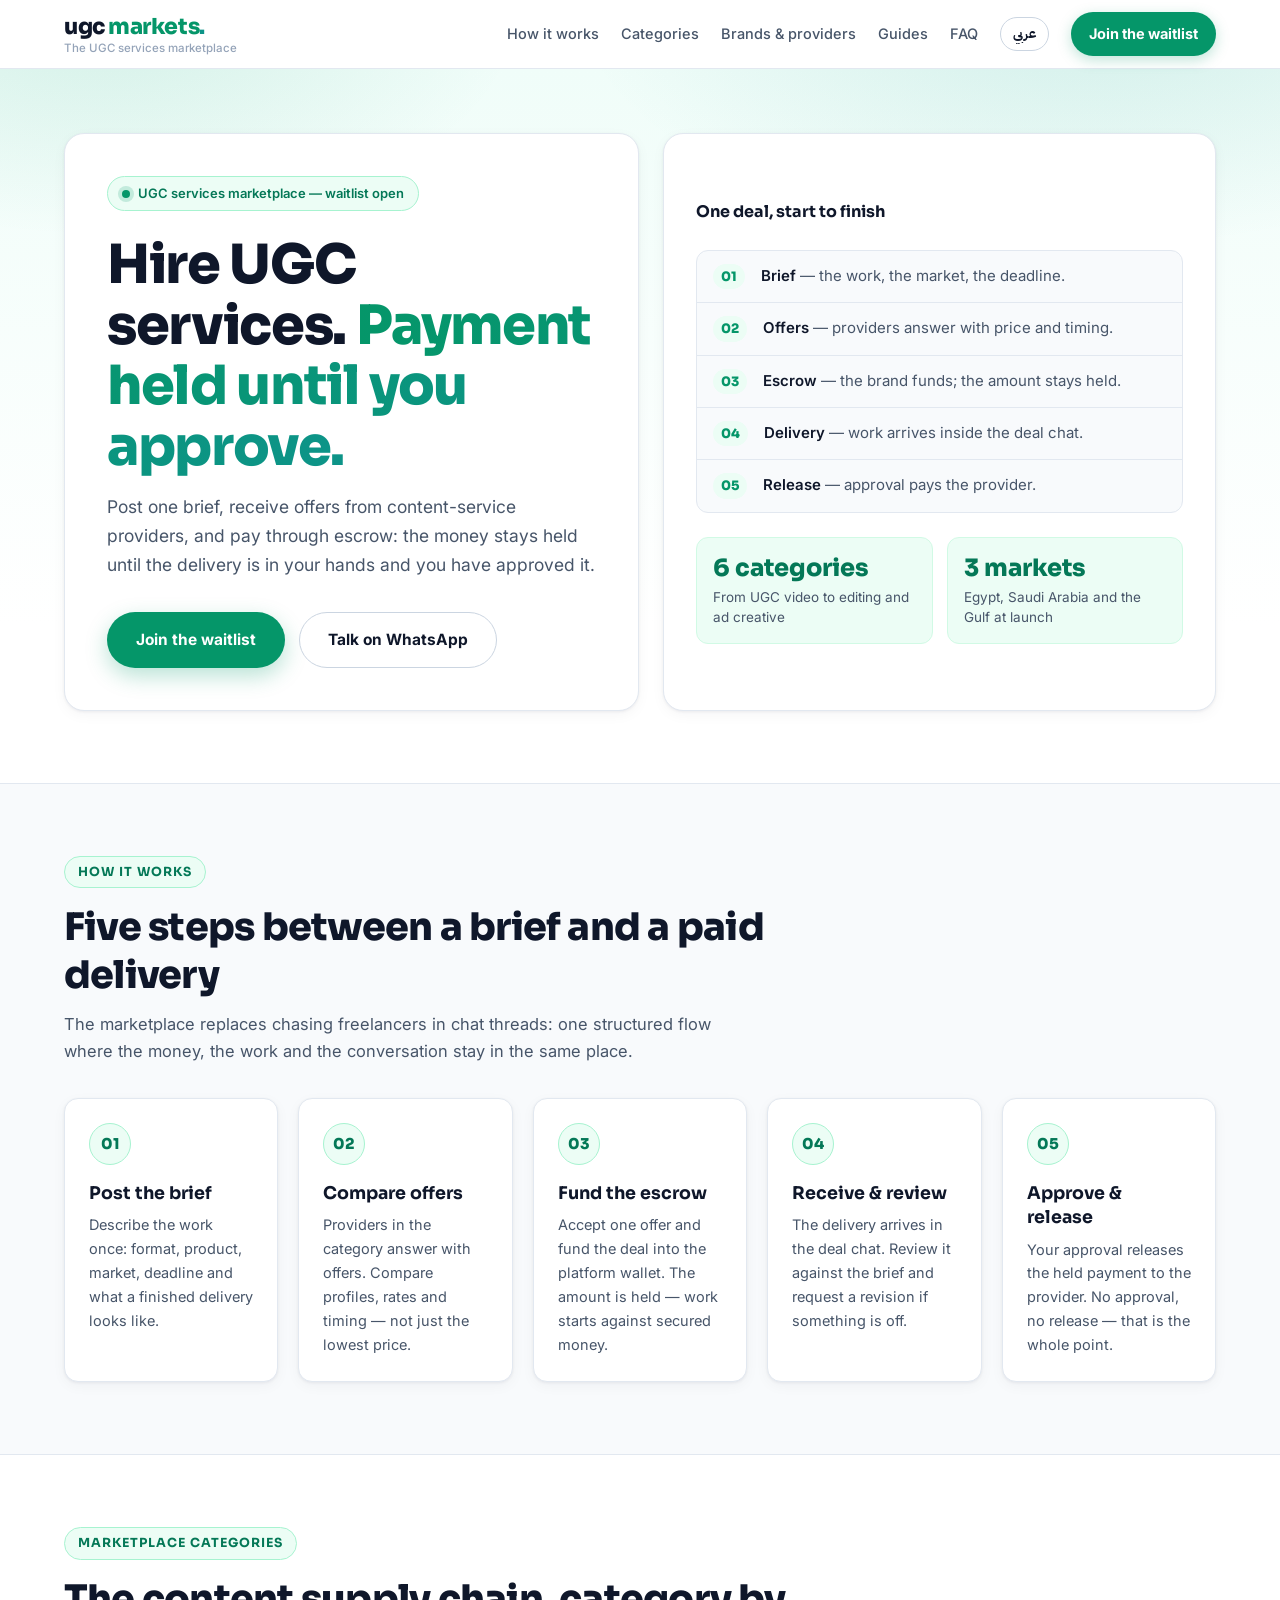
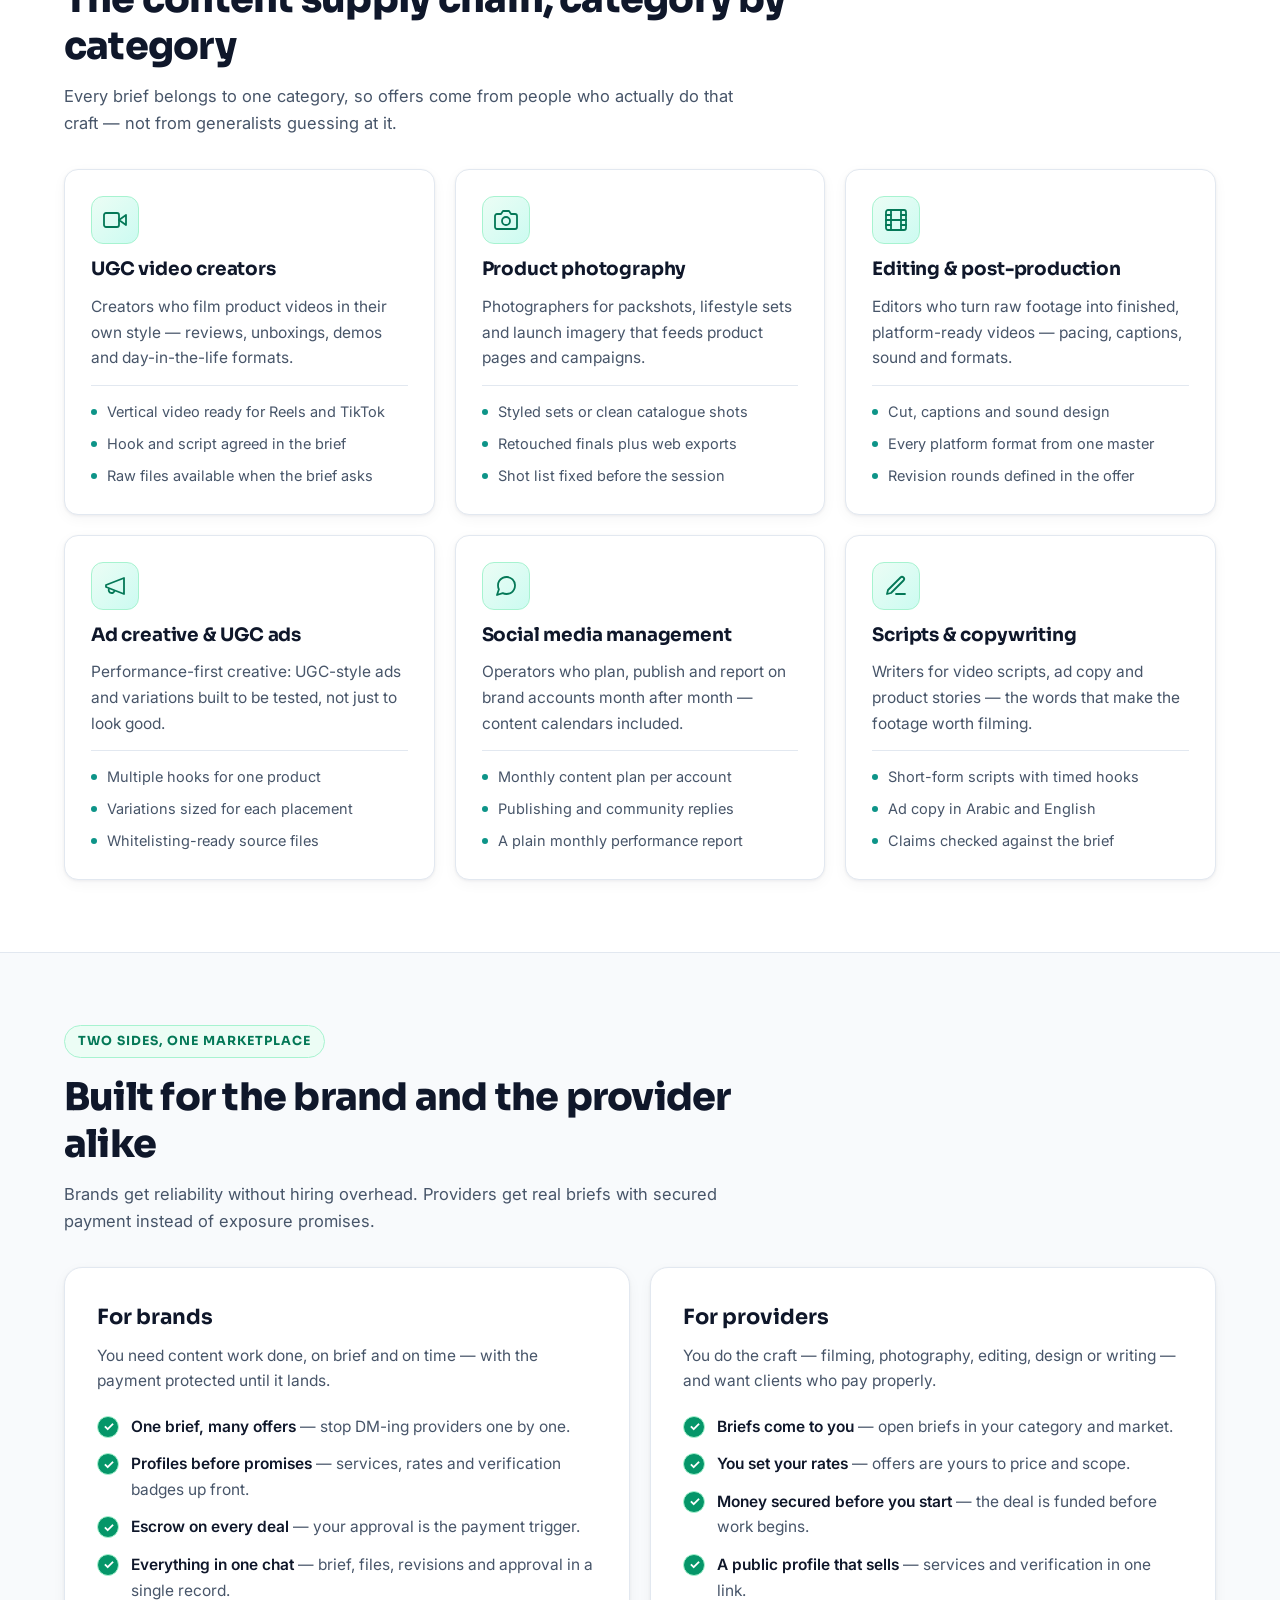
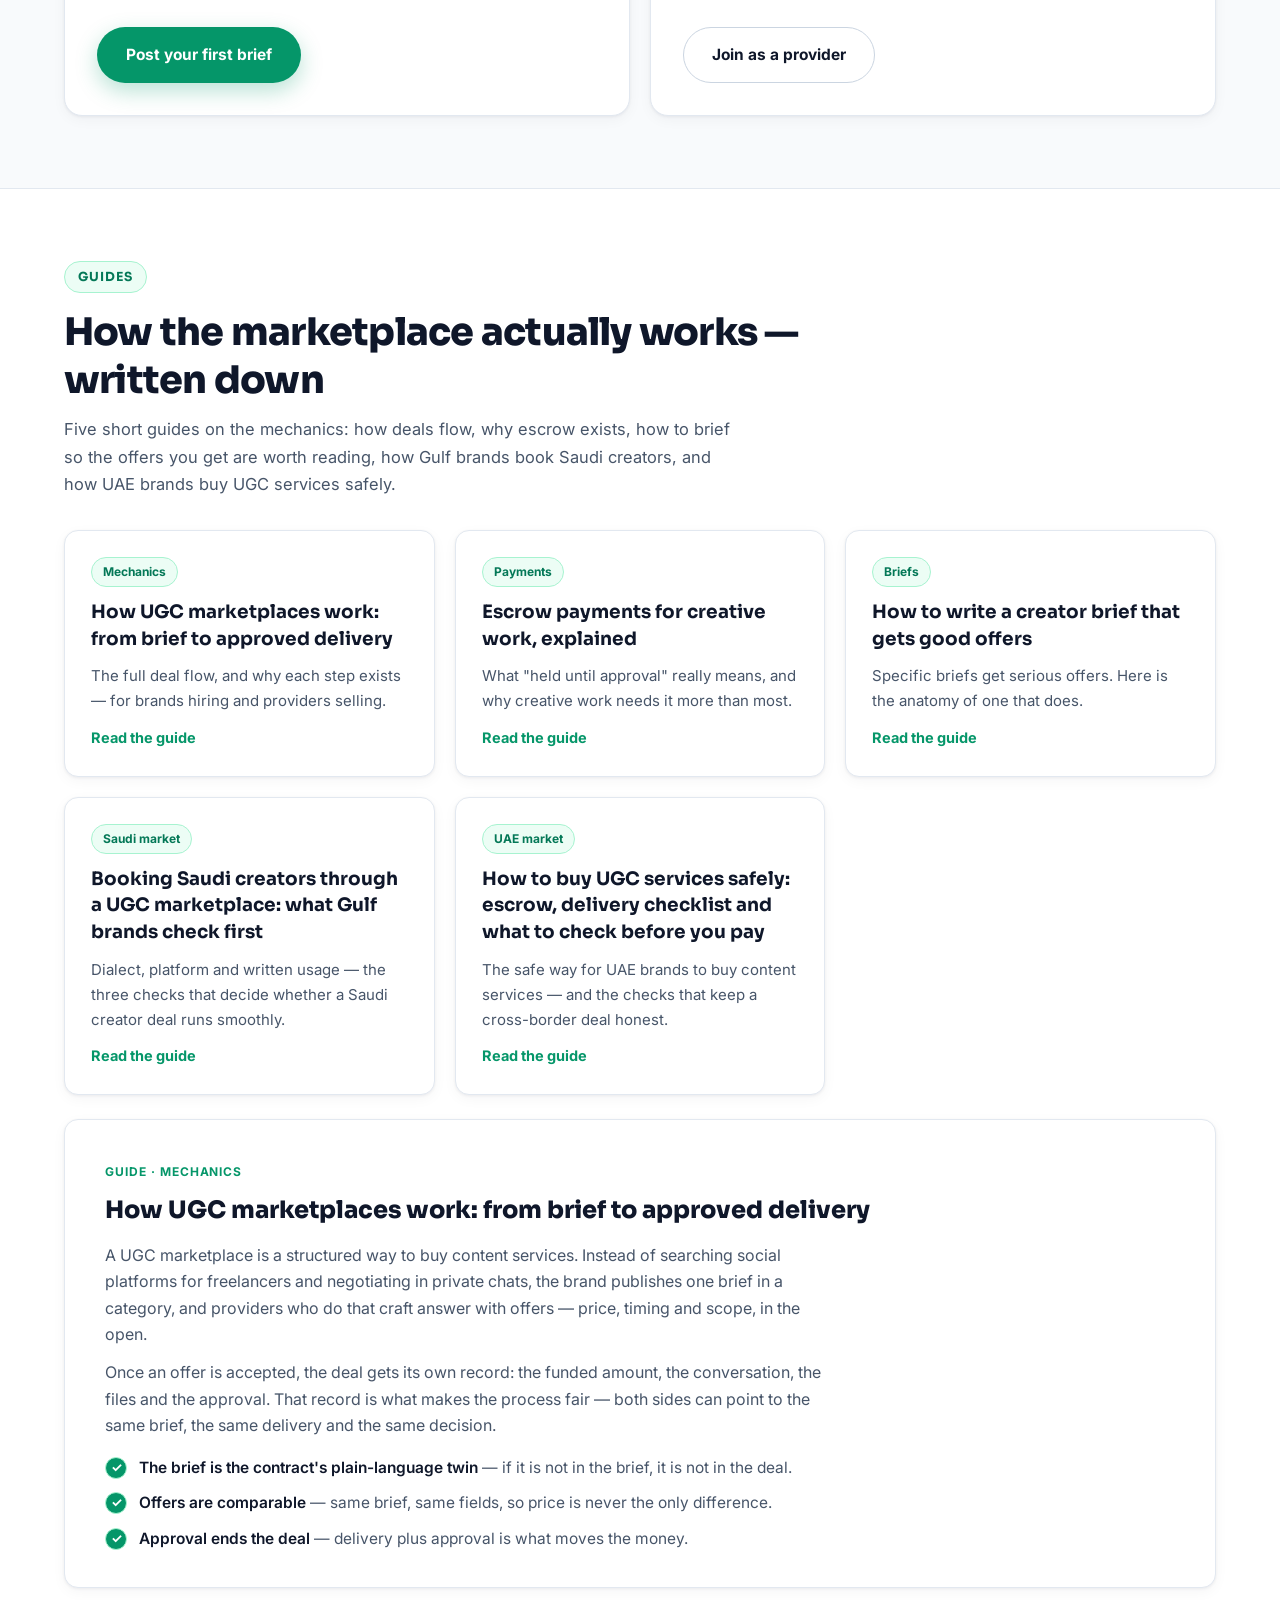
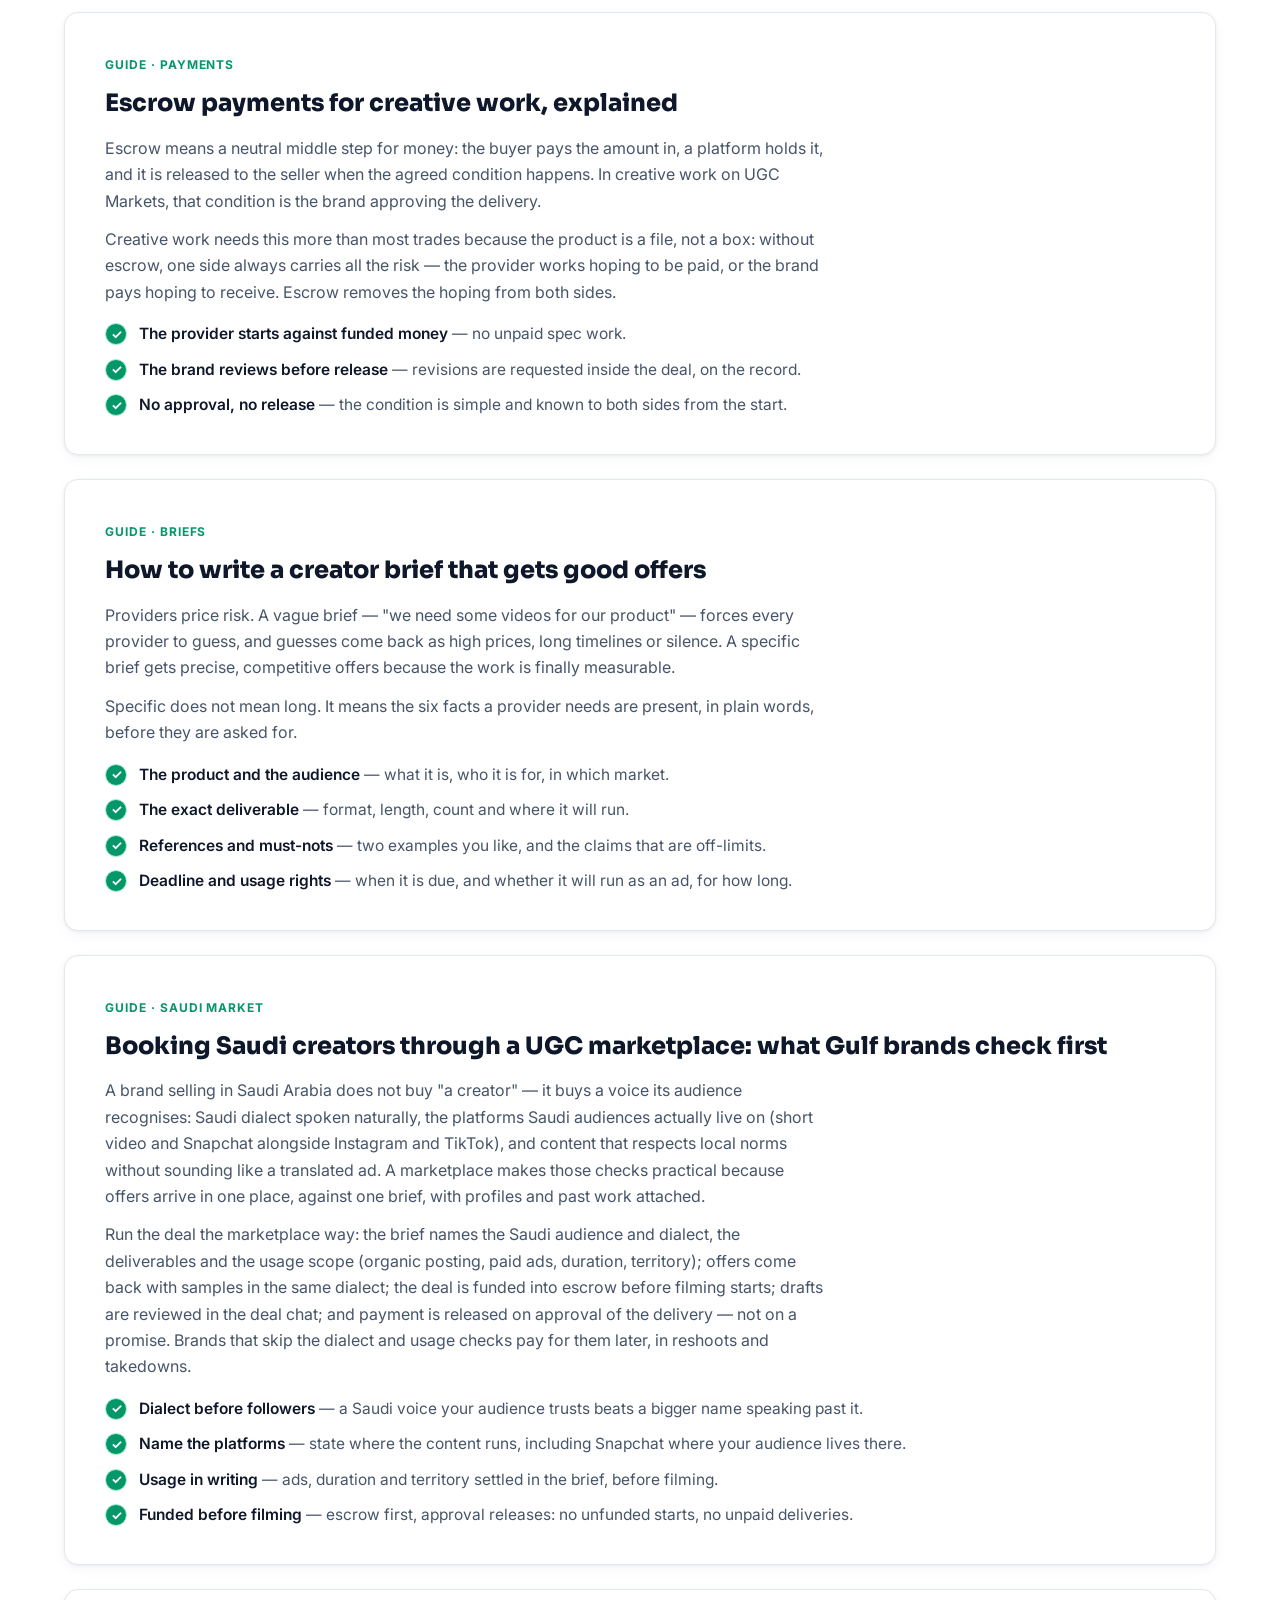
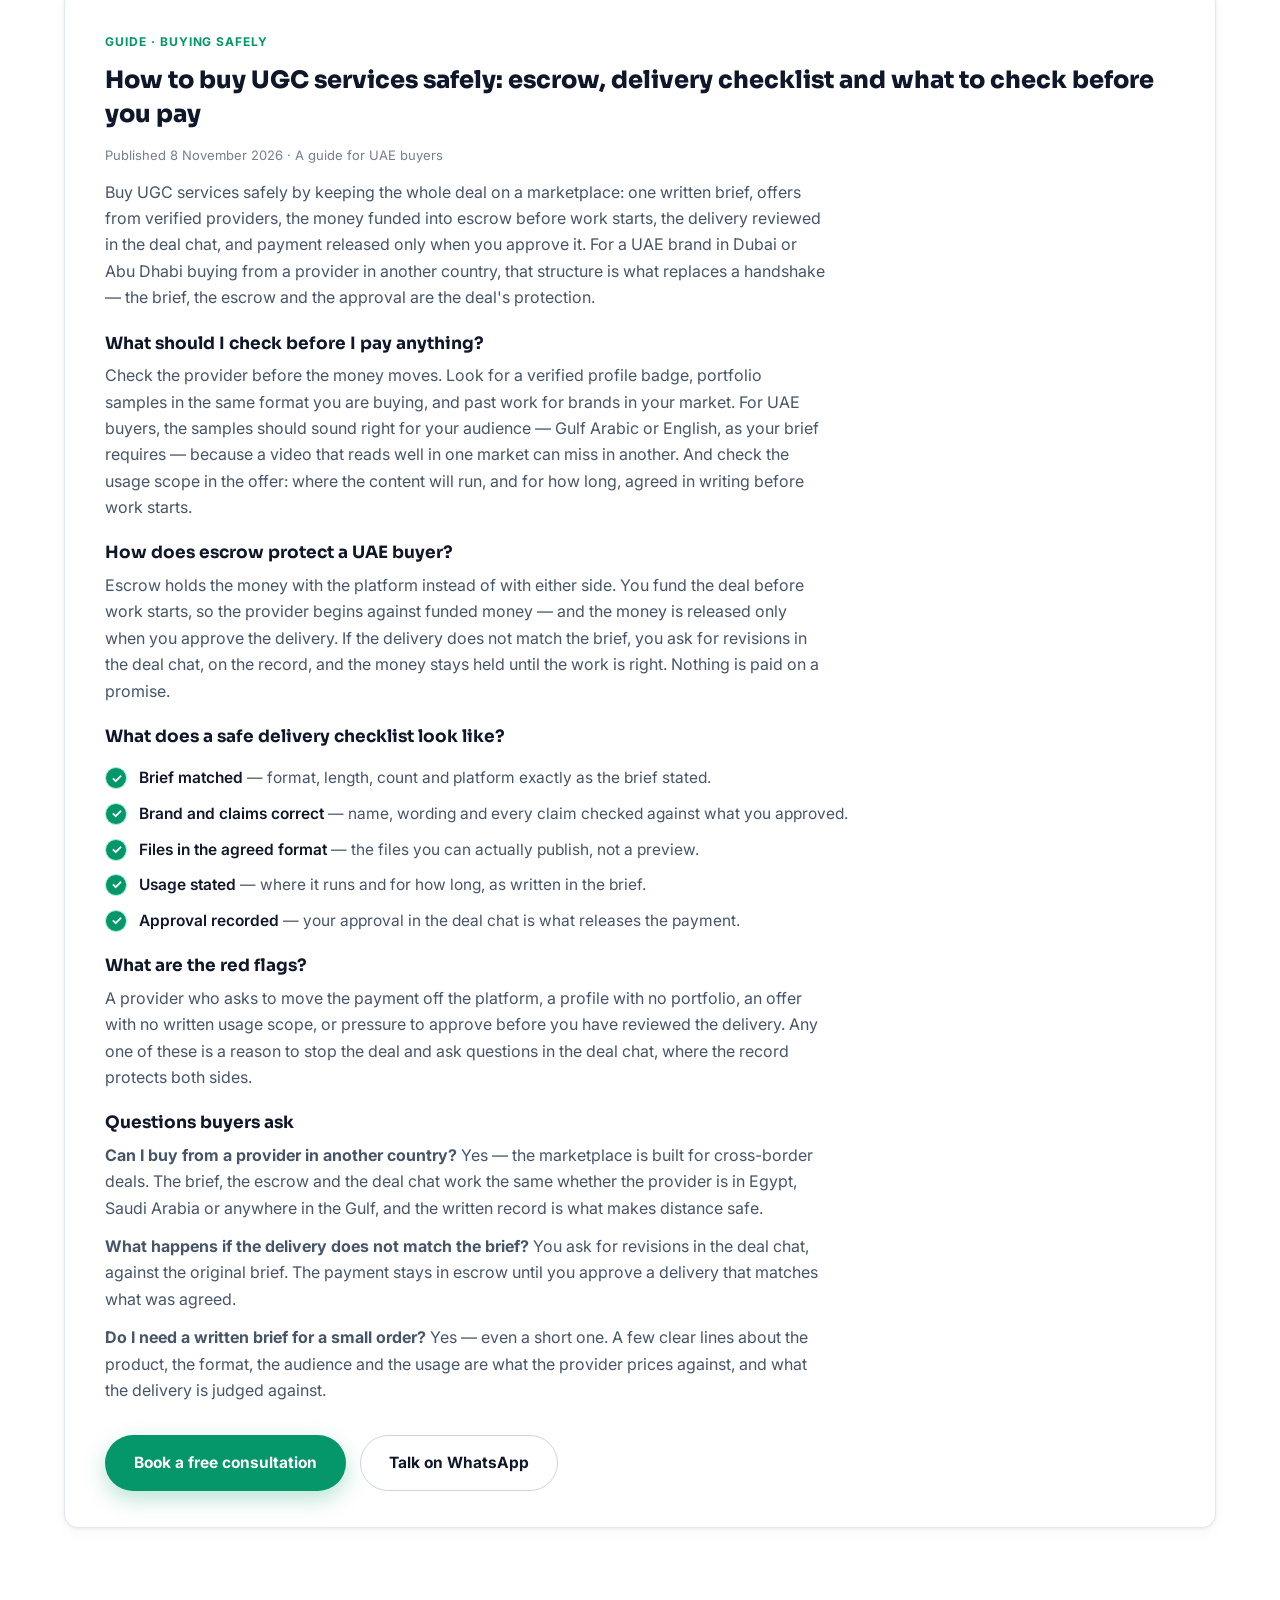
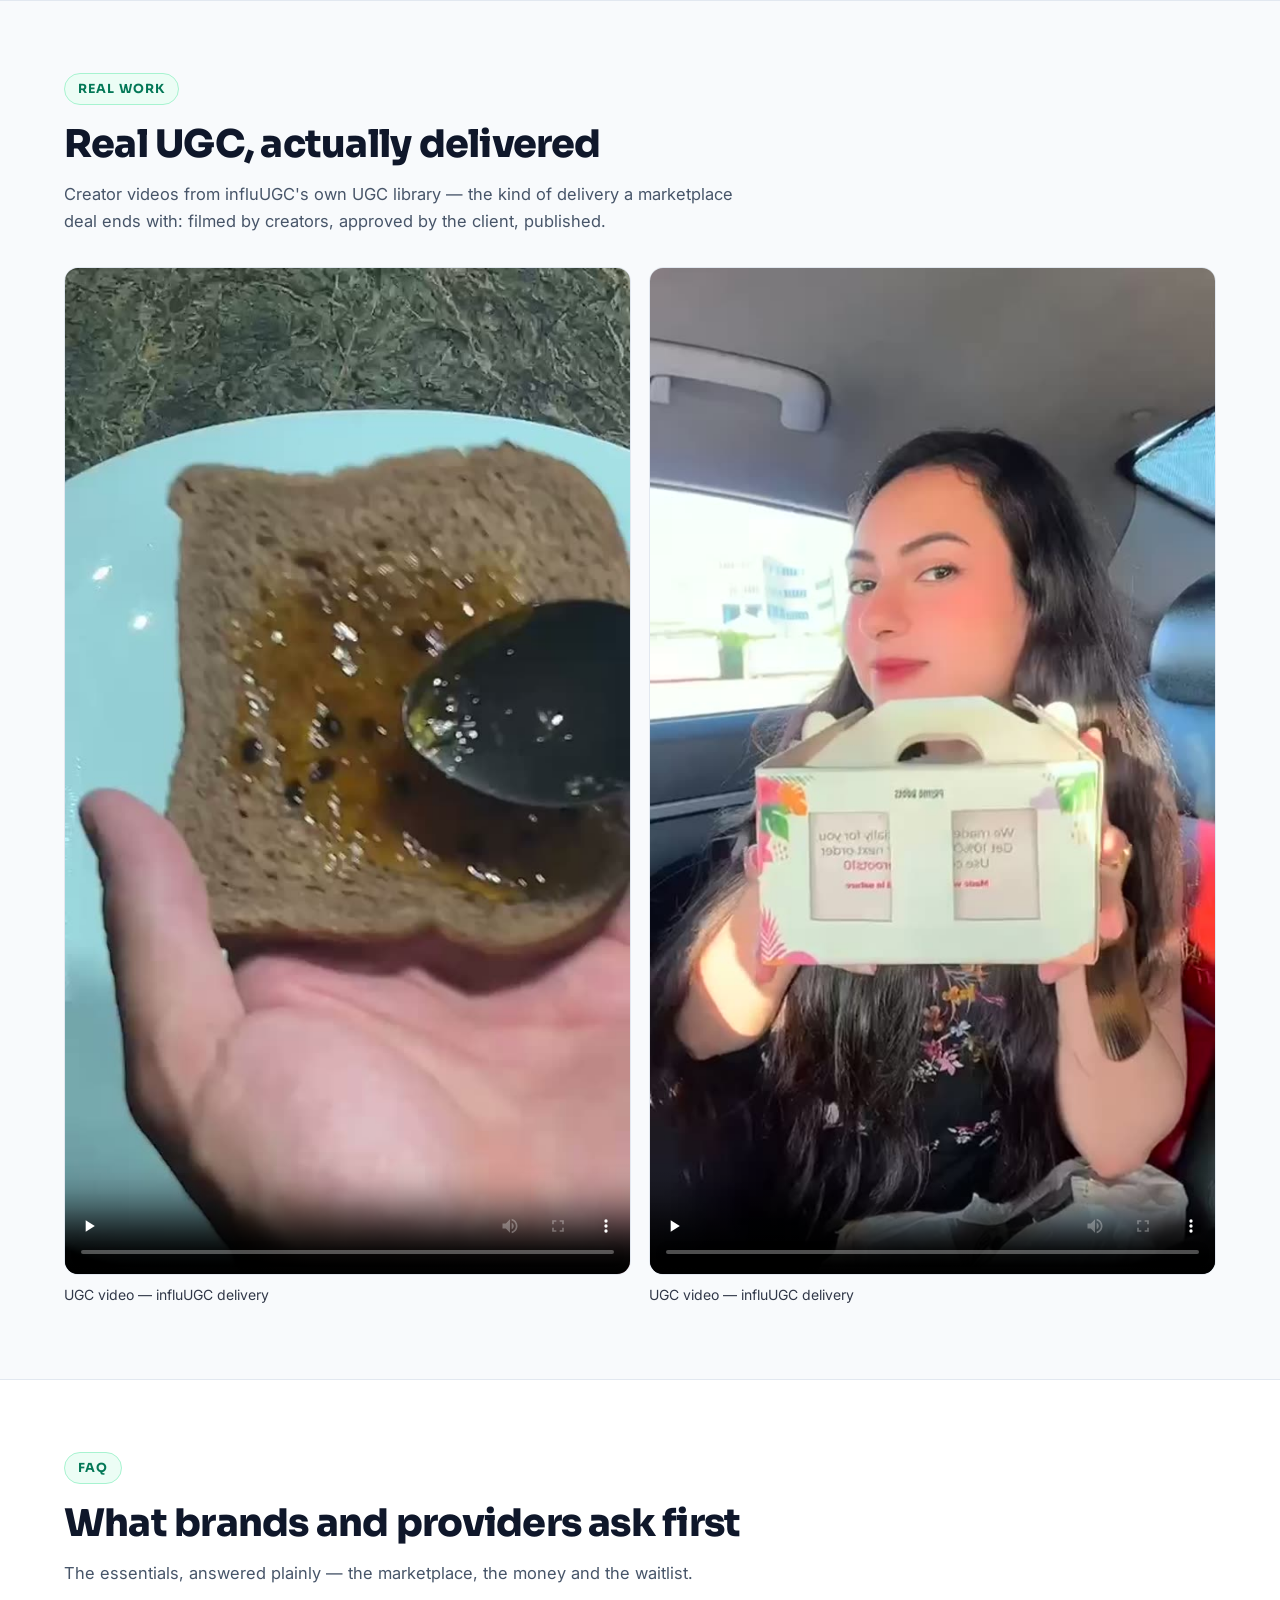
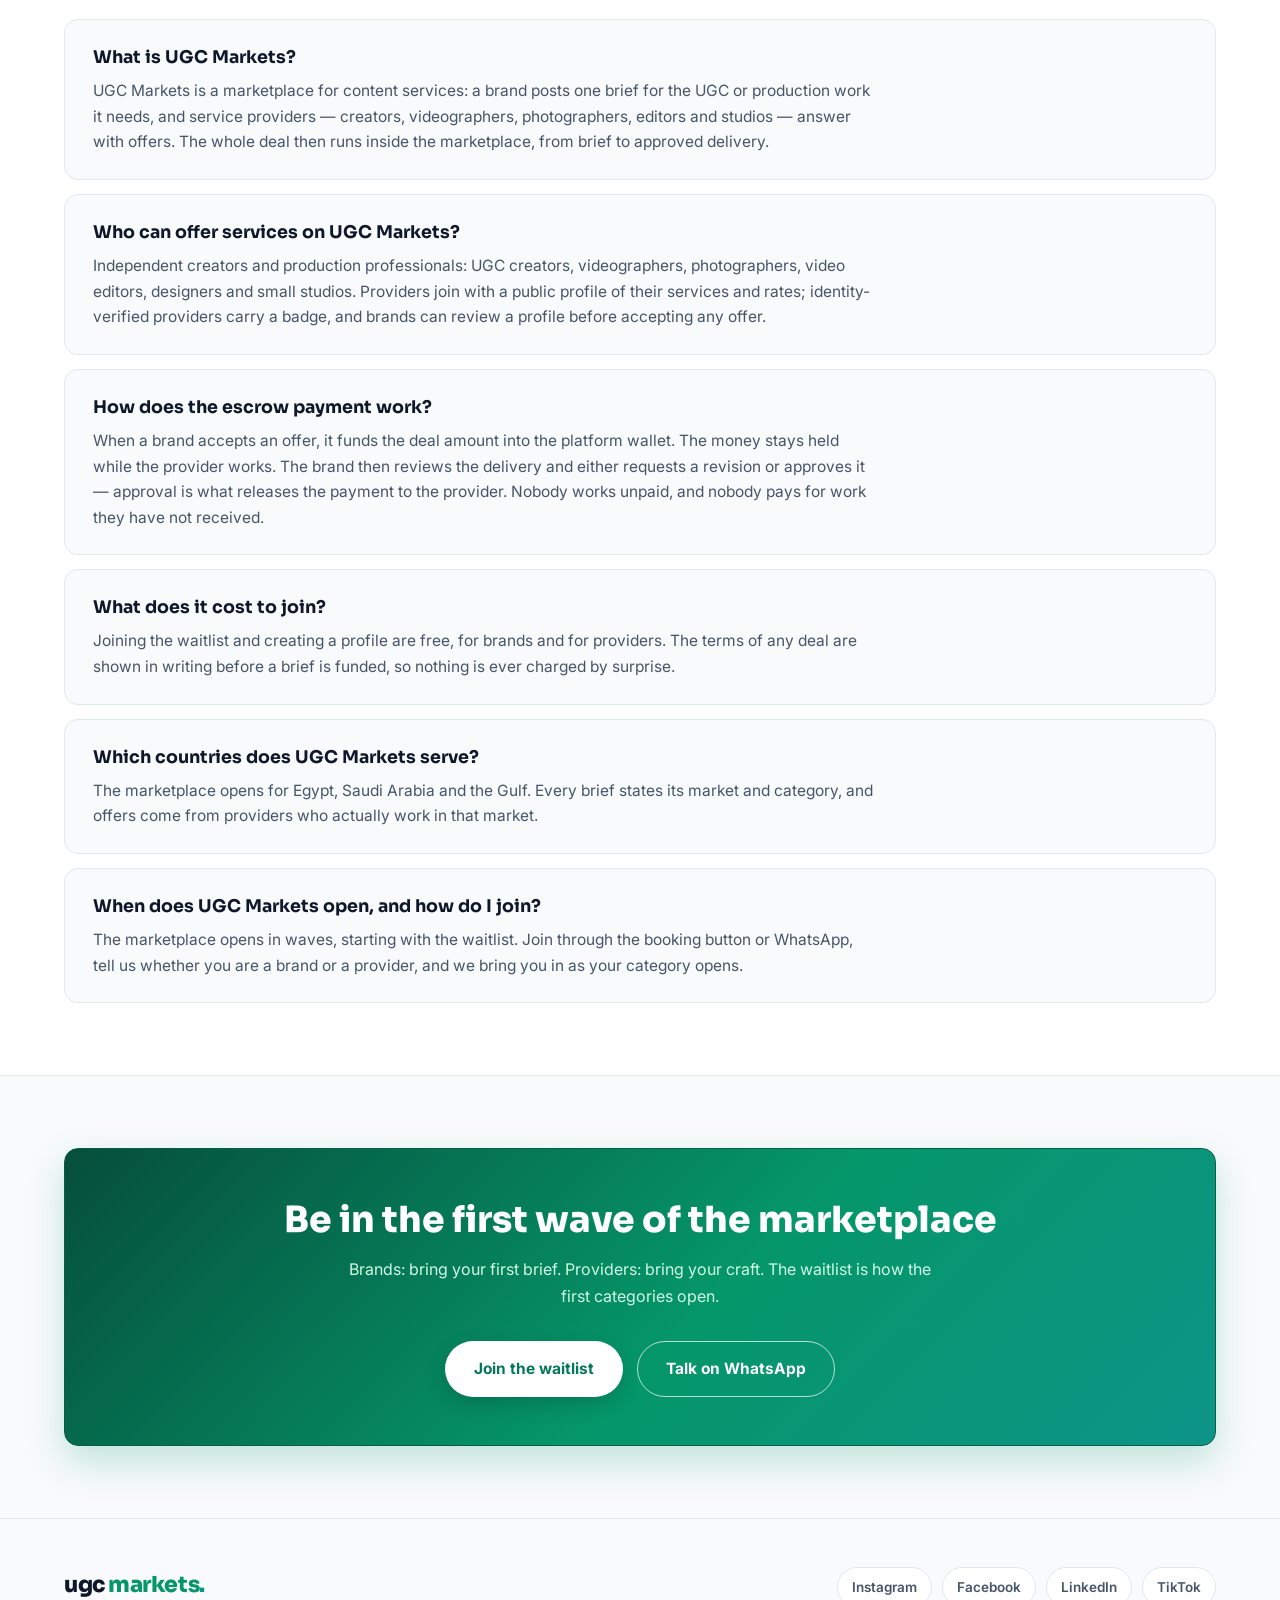
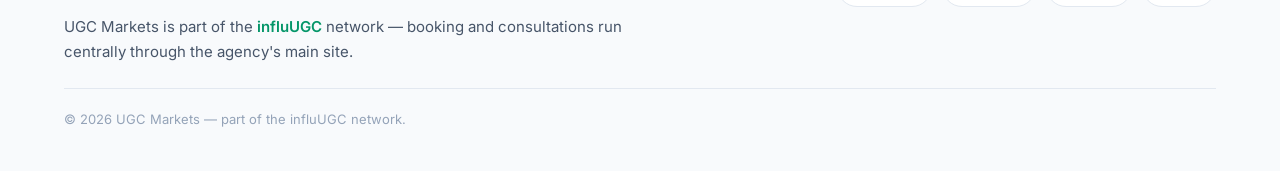
==== index.html @ 3df4b0d6 "Add guide: buying UGC services safely for UAE brands (EN+AR) + sitemap/llms" ====
<!DOCTYPE html>
<html lang="en" dir="ltr">
<head>
<!-- identity-v3-ugcmarkets-2026-11-07 -->
<meta charset="UTF-8">
<meta name="viewport" content="width=device-width, initial-scale=1.0">
<title>UGC Markets — The UGC Services Marketplace</title>
<meta name="description" content="UGC Markets is a marketplace for content services: post one brief, receive offers from UGC creators and production providers, and pay through escrow — released only when you approve the delivery. Egypt, Saudi Arabia and the Gulf.">
<link rel="canonical" href="https://ugc.markets/">
<link rel="alternate" hreflang="ar" href="https://ugc.markets/ar.html">
<link rel="alternate" hreflang="en" href="https://ugc.markets/">
<meta property="og:type" content="website">
<meta property="og:site_name" content="UGC Markets">
<meta property="og:title" content="UGC Markets — The UGC Services Marketplace">
<meta property="og:description" content="One brief, offers from content-service providers, escrow-protected payment. Opening for Egypt, Saudi Arabia and the Gulf — waitlist open.">
<meta property="og:url" content="https://ugc.markets/">
<meta name="twitter:card" content="summary">
<meta name="twitter:title" content="UGC Markets — The UGC Services Marketplace">
<meta name="twitter:description" content="Post a brief, hire content-service providers, pay through escrow — released only on your approval. Waitlist open.">
<link rel="icon" type="image/svg+xml" href="/favicon.svg">
<link rel="preconnect" href="https://fonts.googleapis.com">
<link rel="preconnect" href="https://fonts.gstatic.com" crossorigin>
<link href="https://fonts.googleapis.com/css2?family=IBM+Plex+Sans+Arabic:wght@400;500;600;700&family=Inter:wght@400;500;600;700&family=Sora:wght@600;700;800&display=swap" rel="stylesheet">
<link rel="stylesheet" href="/styles.css">
<script type="application/ld+json">
{
  "@context": "https://schema.org",
  "@type": "Organization",
  "name": "UGC Markets",
  "url": "https://ugc.markets/",
  "logo": "https://ugc.markets/favicon.svg",
  "description": "UGC Markets is a marketplace for content services: brands post briefs and hire UGC creators and production service providers, with escrow-protected wallet payment and a deal chat on every order, across Egypt, Saudi Arabia and the Gulf.",
  "parentOrganization": {
    "@type": "Organization",
    "name": "influUGC",
    "url": "https://www.influugc.com/"
  },
  "address": {
    "@type": "PostalAddress",
    "streetAddress": "Arab League St, Agouza",
    "addressLocality": "Giza",
    "postalCode": "12651",
    "addressCountry": "EG"
  },
  "areaServed": ["Egypt", "Saudi Arabia", "United Arab Emirates", "Gulf"],
  "sameAs": [
    "https://www.instagram.com/influ__ugc",
    "https://www.facebook.com/61587167460710",
    "https://www.linkedin.com/company/influugc",
    "https://www.tiktok.com/@influ_ugc"
  ]
}
</script>
<script type="application/ld+json">
{
  "@context": "https://schema.org",
  "@type": "WebSite",
  "name": "UGC Markets",
  "url": "https://ugc.markets/"
}
</script>
<script type="application/ld+json">
{
  "@context": "https://schema.org",
  "@type": "FAQPage",
  "mainEntity": [
    {
      "@type": "Question",
      "name": "What is UGC Markets?",
      "acceptedAnswer": { "@type": "Answer", "text": "UGC Markets is a marketplace for content services: a brand posts one brief for the UGC or production work it needs, and service providers — creators, videographers, photographers, editors and studios — answer with offers. The whole deal then runs inside the marketplace, from brief to approved delivery." }
    },
    {
      "@type": "Question",
      "name": "Who can offer services on UGC Markets?",
      "acceptedAnswer": { "@type": "Answer", "text": "Independent creators and production professionals: UGC creators, videographers, photographers, video editors, designers and small studios. Providers join with a public profile of their services and rates; identity-verified providers carry a badge, and brands can review a profile before accepting any offer." }
    },
    {
      "@type": "Question",
      "name": "How does the escrow payment work?",
      "acceptedAnswer": { "@type": "Answer", "text": "When a brand accepts an offer, it funds the deal amount into the platform wallet. The money stays held while the provider works. The brand then reviews the delivery and either requests a revision or approves it — approval is what releases the payment to the provider. Nobody works unpaid, and nobody pays for work they have not received." }
    },
    {
      "@type": "Question",
      "name": "What does it cost to join?",
      "acceptedAnswer": { "@type": "Answer", "text": "Joining the waitlist and creating a profile are free, for brands and for providers. The terms of any deal are shown in writing before a brief is funded, so nothing is ever charged by surprise." }
    },
    {
      "@type": "Question",
      "name": "Which countries does UGC Markets serve?",
      "acceptedAnswer": { "@type": "Answer", "text": "The marketplace opens for Egypt, Saudi Arabia and the Gulf. Every brief states its market and category, and offers come from providers who actually work in that market." }
    },
    {
      "@type": "Question",
      "name": "When does UGC Markets open, and how do I join?",
      "acceptedAnswer": { "@type": "Answer", "text": "The marketplace opens in waves, starting with the waitlist. Join through the booking button or WhatsApp, tell us whether you are a brand or a provider, and we bring you in as your category opens." }
    }
  ]
}
</script>
</head>
<body>
<header class="site-header">
  <div class="header-in">
    <a class="brand" href="/index.html" aria-label="UGC Markets — home">
      <span class="wordmark">UGC <b>Markets</b><i>.</i></span>
      <small>The UGC services marketplace</small>
    </a>
    <nav class="site-nav">
      <a href="#how">How it works</a>
      <a href="#categories">Categories</a>
      <a href="#join">Brands &amp; providers</a>
      <a href="#guides">Guides</a>
      <a href="#faq">FAQ</a>
      <a class="lang-switch" href="/ar.html" hreflang="ar">عربي</a>
      <a class="nav-cta" href="https://www.influugc.com/book?utm_source=ugcmarkets&utm_medium=satellite&utm_campaign=network">Join the waitlist</a>
    </nav>
  </div>
</header>
<main>

<!-- ================= HERO ================= -->
<section class="hero" id="rs-hero">
  <div class="wrap">
    <div class="hero-grid">
      <div class="panel hero-panel">
        <span class="chip">UGC services marketplace — waitlist open</span>
        <h1>Hire UGC services. <em>Payment held until you approve.</em></h1>
        <p class="hero-lead">Post one brief, receive offers from content-service providers, and pay through escrow: the money stays held until the delivery is in your hands and you have approved it.</p>
        <div class="cta-row">
          <a class="btn btn-lime" href="https://www.influugc.com/book?utm_source=ugcmarkets&utm_medium=satellite&utm_campaign=network">Join the waitlist</a>
          <a class="btn btn-ghost" href="https://wa.me/201029979797?utm_source=ugcmarkets&utm_medium=satellite&utm_campaign=network">Talk on WhatsApp</a>
        </div>
      </div>
      <div class="panel visual-panel">
        <p class="vp-title">One deal, start to finish</p>
        <ol class="mini-steps">
          <li><span class="n">01</span><span><b>Brief</b> — the work, the market, the deadline.</span></li>
          <li><span class="n">02</span><span><b>Offers</b> — providers answer with price and timing.</span></li>
          <li><span class="n">03</span><span><b>Escrow</b> — the brand funds; the amount stays held.</span></li>
          <li><span class="n">04</span><span><b>Delivery</b> — work arrives inside the deal chat.</span></li>
          <li><span class="n">05</span><span><b>Release</b> — approval pays the provider.</span></li>
        </ol>
        <div class="stat-grid">
          <div class="stat"><b>6 categories</b><span>From UGC video to editing and ad creative</span></div>
          <div class="stat"><b>3 markets</b><span>Egypt, Saudi Arabia and the Gulf at launch</span></div>
        </div>
      </div>
    </div>
  </div>
</section>

<!-- ================= HOW IT WORKS ================= -->
<section class="sec" id="how">
  <div class="wrap">
    <div class="sec-head">
      <span class="eyebrow">How it works</span>
      <h2>Five steps between a brief and a paid delivery</h2>
      <p class="lead">The marketplace replaces chasing freelancers in chat threads: one structured flow where the money, the work and the conversation stay in the same place.</p>
    </div>
    <div class="steps cols-5">
      <article class="step panel">
        <span class="num">01</span>
        <h3>Post the brief</h3>
        <p>Describe the work once: format, product, market, deadline and what a finished delivery looks like.</p>
      </article>
      <article class="step panel">
        <span class="num">02</span>
        <h3>Compare offers</h3>
        <p>Providers in the category answer with offers. Compare profiles, rates and timing — not just the lowest price.</p>
      </article>
      <article class="step panel">
        <span class="num">03</span>
        <h3>Fund the escrow</h3>
        <p>Accept one offer and fund the deal into the platform wallet. The amount is held — work starts against secured money.</p>
      </article>
      <article class="step panel">
        <span class="num">04</span>
        <h3>Receive &amp; review</h3>
        <p>The delivery arrives in the deal chat. Review it against the brief and request a revision if something is off.</p>
      </article>
      <article class="step panel">
        <span class="num">05</span>
        <h3>Approve &amp; release</h3>
        <p>Your approval releases the held payment to the provider. No approval, no release — that is the whole point.</p>
      </article>
    </div>
  </div>
</section>

<!-- ================= CATEGORIES ================= -->
<section class="sec" id="categories">
  <div class="wrap">
    <div class="sec-head">
      <span class="eyebrow">Marketplace categories</span>
      <h2>The content supply chain, category by category</h2>
      <p class="lead">Every brief belongs to one category, so offers come from people who actually do that craft — not from generalists guessing at it.</p>
    </div>
    <div class="cards">
      <article class="card panel">
        <span class="glyph"><svg viewBox="0 0 24 24"><path d="M23 7l-7 5 7 5z"/><rect x="1" y="5" width="15" height="14" rx="2"/></svg></span>
        <h3>UGC video creators</h3>
        <p>Creators who film product videos in their own style — reviews, unboxings, demos and day-in-the-life formats.</p>
        <ul class="deliv">
          <li>Vertical video ready for Reels and TikTok</li>
          <li>Hook and script agreed in the brief</li>
          <li>Raw files available when the brief asks</li>
        </ul>
      </article>
      <article class="card panel">
        <span class="glyph"><svg viewBox="0 0 24 24"><path d="M23 19a2 2 0 0 1-2 2H3a2 2 0 0 1-2-2V8a2 2 0 0 1 2-2h4l2-3h6l2 3h4a2 2 0 0 1 2 2z"/><circle cx="12" cy="13" r="4"/></svg></span>
        <h3>Product photography</h3>
        <p>Photographers for packshots, lifestyle sets and launch imagery that feeds product pages and campaigns.</p>
        <ul class="deliv">
          <li>Styled sets or clean catalogue shots</li>
          <li>Retouched finals plus web exports</li>
          <li>Shot list fixed before the session</li>
        </ul>
      </article>
      <article class="card panel">
        <span class="glyph"><svg viewBox="0 0 24 24"><rect x="2" y="2" width="20" height="20" rx="2"/><path d="M7 2v20"/><path d="M17 2v20"/><path d="M2 12h20"/><path d="M2 7h5"/><path d="M2 17h5"/><path d="M17 17h5"/><path d="M17 7h5"/></svg></span>
        <h3>Editing &amp; post-production</h3>
        <p>Editors who turn raw footage into finished, platform-ready videos — pacing, captions, sound and formats.</p>
        <ul class="deliv">
          <li>Cut, captions and sound design</li>
          <li>Every platform format from one master</li>
          <li>Revision rounds defined in the offer</li>
        </ul>
      </article>
      <article class="card panel">
        <span class="glyph"><svg viewBox="0 0 24 24"><path d="M3 11l18-7v16L3 13v-2z"/><path d="M11.6 16.8a3 3 0 1 1-5.8-1.6"/></svg></span>
        <h3>Ad creative &amp; UGC ads</h3>
        <p>Performance-first creative: UGC-style ads and variations built to be tested, not just to look good.</p>
        <ul class="deliv">
          <li>Multiple hooks for one product</li>
          <li>Variations sized for each placement</li>
          <li>Whitelisting-ready source files</li>
        </ul>
      </article>
      <article class="card panel">
        <span class="glyph"><svg viewBox="0 0 24 24"><path d="M21 11.5a8.38 8.38 0 0 1-.9 3.8 8.5 8.5 0 0 1-7.6 4.7 8.38 8.38 0 0 1-3.8-.9L3 21l1.9-5.7a8.38 8.38 0 0 1-.9-3.8 8.5 8.5 0 0 1 4.7-7.6 8.38 8.38 0 0 1 3.8-.9h.5a8.48 8.48 0 0 1 8 8z"/></svg></span>
        <h3>Social media management</h3>
        <p>Operators who plan, publish and report on brand accounts month after month — content calendars included.</p>
        <ul class="deliv">
          <li>Monthly content plan per account</li>
          <li>Publishing and community replies</li>
          <li>A plain monthly performance report</li>
        </ul>
      </article>
      <article class="card panel">
        <span class="glyph"><svg viewBox="0 0 24 24"><path d="M12 20h9"/><path d="M16.5 3.5a2.12 2.12 0 0 1 3 3L7 19l-4 1 1-4z"/></svg></span>
        <h3>Scripts &amp; copywriting</h3>
        <p>Writers for video scripts, ad copy and product stories — the words that make the footage worth filming.</p>
        <ul class="deliv">
          <li>Short-form scripts with timed hooks</li>
          <li>Ad copy in Arabic and English</li>
          <li>Claims checked against the brief</li>
        </ul>
      </article>
    </div>
  </div>
</section>

<!-- ================= BRANDS & PROVIDERS ================= -->
<section class="sec" id="join">
  <div class="wrap">
    <div class="sec-head">
      <span class="eyebrow">Two sides, one marketplace</span>
      <h2>Built for the brand and the provider alike</h2>
      <p class="lead">Brands get reliability without hiring overhead. Providers get real briefs with secured payment instead of exposure promises.</p>
    </div>
    <div class="two-col">
      <article class="panel side-panel">
        <h3>For brands</h3>
        <p class="sub">You need content work done, on brief and on time — with the payment protected until it lands.</p>
        <ul class="check-list">
          <li><span class="tick">✓</span><span><b>One brief, many offers</b> — stop DM-ing providers one by one.</span></li>
          <li><span class="tick">✓</span><span><b>Profiles before promises</b> — services, rates and verification badges up front.</span></li>
          <li><span class="tick">✓</span><span><b>Escrow on every deal</b> — your approval is the payment trigger.</span></li>
          <li><span class="tick">✓</span><span><b>Everything in one chat</b> — brief, files, revisions and approval in a single record.</span></li>
        </ul>
        <div class="cta-row">
          <a class="btn btn-lime" href="https://www.influugc.com/book?utm_source=ugcmarkets&utm_medium=satellite&utm_campaign=network">Post your first brief</a>
        </div>
      </article>
      <article class="panel side-panel">
        <h3>For providers</h3>
        <p class="sub">You do the craft — filming, photography, editing, design or writing — and want clients who pay properly.</p>
        <ul class="check-list">
          <li><span class="tick">✓</span><span><b>Briefs come to you</b> — open briefs in your category and market.</span></li>
          <li><span class="tick">✓</span><span><b>You set your rates</b> — offers are yours to price and scope.</span></li>
          <li><span class="tick">✓</span><span><b>Money secured before you start</b> — the deal is funded before work begins.</span></li>
          <li><span class="tick">✓</span><span><b>A public profile that sells</b> — services and verification in one link.</span></li>
        </ul>
        <div class="cta-row">
          <a class="btn btn-ghost" href="https://wa.me/201029979797?utm_source=ugcmarkets&utm_medium=satellite&utm_campaign=network">Join as a provider</a>
        </div>
      </article>
    </div>
  </div>
</section>

<!-- ================= GUIDES ================= -->
<section class="sec" id="guides">
  <div class="wrap">
    <div class="sec-head">
      <span class="eyebrow">Guides</span>
      <h2>How the marketplace actually works — written down</h2>
      <p class="lead">Five short guides on the mechanics: how deals flow, why escrow exists, how to brief so the offers you get are worth reading, how Gulf brands book Saudi creators, and how UAE brands buy UGC services safely.</p>
    </div>
    <div class="guide-cards">
      <a class="g-card panel" href="#guide-marketplaces">
        <span class="cat">Mechanics</span>
        <h3>How UGC marketplaces work: from brief to approved delivery</h3>
        <p>The full deal flow, and why each step exists — for brands hiring and providers selling.</p>
        <span class="read">Read the guide</span>
      </a>
      <a class="g-card panel" href="#guide-escrow">
        <span class="cat">Payments</span>
        <h3>Escrow payments for creative work, explained</h3>
        <p>What "held until approval" really means, and why creative work needs it more than most.</p>
        <span class="read">Read the guide</span>
      </a>
      <a class="g-card panel" href="#guide-brief">
        <span class="cat">Briefs</span>
        <h3>How to write a creator brief that gets good offers</h3>
        <p>Specific briefs get serious offers. Here is the anatomy of one that does.</p>
        <span class="read">Read the guide</span>
      </a>
      <a class="g-card panel" href="#guide-saudi">
        <span class="cat">Saudi market</span>
        <h3>Booking Saudi creators through a UGC marketplace: what Gulf brands check first</h3>
        <p>Dialect, platform and written usage — the three checks that decide whether a Saudi creator deal runs smoothly.</p>
        <span class="read">Read the guide</span>
      </a>
      <a class="g-card panel" href="#guide-buy-safely">
        <span class="cat">UAE market</span>
        <h3>How to buy UGC services safely: escrow, delivery checklist and what to check before you pay</h3>
        <p>The safe way for UAE brands to buy content services — and the checks that keep a cross-border deal honest.</p>
        <span class="read">Read the guide</span>
      </a>
    </div>

    <article class="guide-panel panel" id="guide-marketplaces">
      <span class="cat">Guide · Mechanics</span>
      <h3>How UGC marketplaces work: from brief to approved delivery</h3>
      <p>A UGC marketplace is a structured way to buy content services. Instead of searching social platforms for freelancers and negotiating in private chats, the brand publishes one brief in a category, and providers who do that craft answer with offers — price, timing and scope, in the open.</p>
      <p>Once an offer is accepted, the deal gets its own record: the funded amount, the conversation, the files and the approval. That record is what makes the process fair — both sides can point to the same brief, the same delivery and the same decision.</p>
      <ul>
        <li><span class="tick">✓</span><span><b>The brief is the contract's plain-language twin</b> — if it is not in the brief, it is not in the deal.</span></li>
        <li><span class="tick">✓</span><span><b>Offers are comparable</b> — same brief, same fields, so price is never the only difference.</span></li>
        <li><span class="tick">✓</span><span><b>Approval ends the deal</b> — delivery plus approval is what moves the money.</span></li>
      </ul>
    </article>

    <article class="guide-panel panel" id="guide-escrow">
      <span class="cat">Guide · Payments</span>
      <h3>Escrow payments for creative work, explained</h3>
      <p>Escrow means a neutral middle step for money: the buyer pays the amount in, a platform holds it, and it is released to the seller when the agreed condition happens. In creative work on UGC Markets, that condition is the brand approving the delivery.</p>
      <p>Creative work needs this more than most trades because the product is a file, not a box: without escrow, one side always carries all the risk — the provider works hoping to be paid, or the brand pays hoping to receive. Escrow removes the hoping from both sides.</p>
      <ul>
        <li><span class="tick">✓</span><span><b>The provider starts against funded money</b> — no unpaid spec work.</span></li>
        <li><span class="tick">✓</span><span><b>The brand reviews before release</b> — revisions are requested inside the deal, on the record.</span></li>
        <li><span class="tick">✓</span><span><b>No approval, no release</b> — the condition is simple and known to both sides from the start.</span></li>
      </ul>
    </article>

    <article class="guide-panel panel" id="guide-brief">
      <span class="cat">Guide · Briefs</span>
      <h3>How to write a creator brief that gets good offers</h3>
      <p>Providers price risk. A vague brief — "we need some videos for our product" — forces every provider to guess, and guesses come back as high prices, long timelines or silence. A specific brief gets precise, competitive offers because the work is finally measurable.</p>
      <p>Specific does not mean long. It means the six facts a provider needs are present, in plain words, before they are asked for.</p>
      <ul>
        <li><span class="tick">✓</span><span><b>The product and the audience</b> — what it is, who it is for, in which market.</span></li>
        <li><span class="tick">✓</span><span><b>The exact deliverable</b> — format, length, count and where it will run.</span></li>
        <li><span class="tick">✓</span><span><b>References and must-nots</b> — two examples you like, and the claims that are off-limits.</span></li>
        <li><span class="tick">✓</span><span><b>Deadline and usage rights</b> — when it is due, and whether it will run as an ad, for how long.</span></li>
      </ul>
    </article>
    <article class="guide-panel panel" id="guide-saudi">
      <span class="cat">Guide · Saudi market</span>
      <h3>Booking Saudi creators through a UGC marketplace: what Gulf brands check first</h3>
      <p>A brand selling in Saudi Arabia does not buy "a creator" — it buys a voice its audience recognises: Saudi dialect spoken naturally, the platforms Saudi audiences actually live on (short video and Snapchat alongside Instagram and TikTok), and content that respects local norms without sounding like a translated ad. A marketplace makes those checks practical because offers arrive in one place, against one brief, with profiles and past work attached.</p>
      <p>Run the deal the marketplace way: the brief names the Saudi audience and dialect, the deliverables and the usage scope (organic posting, paid ads, duration, territory); offers come back with samples in the same dialect; the deal is funded into escrow before filming starts; drafts are reviewed in the deal chat; and payment is released on approval of the delivery — not on a promise. Brands that skip the dialect and usage checks pay for them later, in reshoots and takedowns.</p>
      <ul>
        <li><span class="tick">✓</span><span><b>Dialect before followers</b> — a Saudi voice your audience trusts beats a bigger name speaking past it.</span></li>
        <li><span class="tick">✓</span><span><b>Name the platforms</b> — state where the content runs, including Snapchat where your audience lives there.</span></li>
        <li><span class="tick">✓</span><span><b>Usage in writing</b> — ads, duration and territory settled in the brief, before filming.</span></li>
        <li><span class="tick">✓</span><span><b>Funded before filming</b> — escrow first, approval releases: no unfunded starts, no unpaid deliveries.</span></li>
      </ul>
    </article>
    <article class="guide-panel panel" id="guide-buy-safely">
      <span class="cat">Guide · Buying safely</span>
      <h3>How to buy UGC services safely: escrow, delivery checklist and what to check before you pay</h3>
      <p class="guide-date">Published 8 November 2026 · A guide for UAE buyers</p>
      <p>Buy UGC services safely by keeping the whole deal on a marketplace: one written brief, offers from verified providers, the money funded into escrow before work starts, the delivery reviewed in the deal chat, and payment released only when you approve it. For a UAE brand in Dubai or Abu Dhabi buying from a provider in another country, that structure is what replaces a handshake — the brief, the escrow and the approval are the deal's protection.</p>
      <h4>What should I check before I pay anything?</h4>
      <p>Check the provider before the money moves. Look for a verified profile badge, portfolio samples in the same format you are buying, and past work for brands in your market. For UAE buyers, the samples should sound right for your audience — Gulf Arabic or English, as your brief requires — because a video that reads well in one market can miss in another. And check the usage scope in the offer: where the content will run, and for how long, agreed in writing before work starts.</p>
      <h4>How does escrow protect a UAE buyer?</h4>
      <p>Escrow holds the money with the platform instead of with either side. You fund the deal before work starts, so the provider begins against funded money — and the money is released only when you approve the delivery. If the delivery does not match the brief, you ask for revisions in the deal chat, on the record, and the money stays held until the work is right. Nothing is paid on a promise.</p>
      <h4>What does a safe delivery checklist look like?</h4>
      <ul>
        <li><span class="tick">✓</span><span><b>Brief matched</b> — format, length, count and platform exactly as the brief stated.</span></li>
        <li><span class="tick">✓</span><span><b>Brand and claims correct</b> — name, wording and every claim checked against what you approved.</span></li>
        <li><span class="tick">✓</span><span><b>Files in the agreed format</b> — the files you can actually publish, not a preview.</span></li>
        <li><span class="tick">✓</span><span><b>Usage stated</b> — where it runs and for how long, as written in the brief.</span></li>
        <li><span class="tick">✓</span><span><b>Approval recorded</b> — your approval in the deal chat is what releases the payment.</span></li>
      </ul>
      <h4>What are the red flags?</h4>
      <p>A provider who asks to move the payment off the platform, a profile with no portfolio, an offer with no written usage scope, or pressure to approve before you have reviewed the delivery. Any one of these is a reason to stop the deal and ask questions in the deal chat, where the record protects both sides.</p>
      <h4>Questions buyers ask</h4>
      <p><b>Can I buy from a provider in another country?</b> Yes — the marketplace is built for cross-border deals. The brief, the escrow and the deal chat work the same whether the provider is in Egypt, Saudi Arabia or anywhere in the Gulf, and the written record is what makes distance safe.</p>
      <p><b>What happens if the delivery does not match the brief?</b> You ask for revisions in the deal chat, against the original brief. The payment stays in escrow until you approve a delivery that matches what was agreed.</p>
      <p><b>Do I need a written brief for a small order?</b> Yes — even a short one. A few clear lines about the product, the format, the audience and the usage are what the provider prices against, and what the delivery is judged against.</p>
      <div class="cta-row">
        <a class="btn btn-lime" href="https://www.influugc.com/book?utm_source=ugcmarkets&utm_medium=satellite&utm_campaign=network">Book a free consultation</a>
        <a class="btn btn-ghost" href="https://wa.me/201029979797?utm_source=ugcmarkets&utm_medium=satellite&utm_campaign=network">Talk on WhatsApp</a>
      </div>
    </article>
  </div>
</section>

<!-- ================= FAQ ================= -->
<section class="sec" id="works">
  <div class="wrap">
    <div class="sec-head">
      <span class="eyebrow">Real work</span>
      <h2>Real UGC, actually delivered</h2>
      <p class="lead">Creator videos from influUGC's own UGC library — the kind of delivery a marketplace deal ends with: filmed by creators, approved by the client, published.</p>
    </div>
    <div class="works-grid">
      <figure class="work-item">
        <video controls preload="none" poster="media/ugc-01.jpg" playsinline><source src="media/ugc-01.mp4" type="video/mp4"></video>
        <figcaption>UGC video — influUGC delivery</figcaption>
      </figure>
      <figure class="work-item">
        <video controls preload="none" poster="media/ugc-02.jpg" playsinline><source src="media/ugc-02.mp4" type="video/mp4"></video>
        <figcaption>UGC video — influUGC delivery</figcaption>
      </figure>
    </div>
  </div>
</section>

<section class="sec" id="faq">
  <div class="wrap">
    <div class="sec-head">
      <span class="eyebrow">FAQ</span>
      <h2>What brands and providers ask first</h2>
      <p class="lead">The essentials, answered plainly — the marketplace, the money and the waitlist.</p>
    </div>
    <div class="faq-list">
      <article class="faq-item panel">
        <h3>What is UGC Markets?</h3>
        <p>UGC Markets is a marketplace for content services: a brand posts one brief for the UGC or production work it needs, and service providers — creators, videographers, photographers, editors and studios — answer with offers. The whole deal then runs inside the marketplace, from brief to approved delivery.</p>
      </article>
      <article class="faq-item panel">
        <h3>Who can offer services on UGC Markets?</h3>
        <p>Independent creators and production professionals: UGC creators, videographers, photographers, video editors, designers and small studios. Providers join with a public profile of their services and rates; identity-verified providers carry a badge, and brands can review a profile before accepting any offer.</p>
      </article>
      <article class="faq-item panel">
        <h3>How does the escrow payment work?</h3>
        <p>When a brand accepts an offer, it funds the deal amount into the platform wallet. The money stays held while the provider works. The brand then reviews the delivery and either requests a revision or approves it — approval is what releases the payment to the provider. Nobody works unpaid, and nobody pays for work they have not received.</p>
      </article>
      <article class="faq-item panel">
        <h3>What does it cost to join?</h3>
        <p>Joining the waitlist and creating a profile are free, for brands and for providers. The terms of any deal are shown in writing before a brief is funded, so nothing is ever charged by surprise.</p>
      </article>
      <article class="faq-item panel">
        <h3>Which countries does UGC Markets serve?</h3>
        <p>The marketplace opens for Egypt, Saudi Arabia and the Gulf. Every brief states its market and category, and offers come from providers who actually work in that market.</p>
      </article>
      <article class="faq-item panel">
        <h3>When does UGC Markets open, and how do I join?</h3>
        <p>The marketplace opens in waves, starting with the waitlist. Join through the booking button or WhatsApp, tell us whether you are a brand or a provider, and we bring you in as your category opens.</p>
      </article>
    </div>
  </div>
</section>

<!-- ================= CTA ================= -->
<section class="sec" id="join-cta">
  <div class="wrap">
    <div class="panel cta-band">
      <h2>Be in the first wave of the marketplace</h2>
      <p>Brands: bring your first brief. Providers: bring your craft. The waitlist is how the first categories open.</p>
      <div class="cta-row">
        <a class="btn btn-lime" href="https://www.influugc.com/book?utm_source=ugcmarkets&utm_medium=satellite&utm_campaign=network">Join the waitlist</a>
        <a class="btn btn-ghost" href="https://wa.me/201029979797?utm_source=ugcmarkets&utm_medium=satellite&utm_campaign=network">Talk on WhatsApp</a>
      </div>
    </div>
  </div>
</section>

</main>
<footer class="site-footer">
  <div class="footer-in">
    <div class="footer-top">
      <div>
        <span class="wordmark">UGC <b>Markets</b><i>.</i></span>
        <p class="footer-net" style="margin-top:12px">UGC Markets is part of the <a href="https://www.influugc.com/">influUGC</a> network — booking and consultations run centrally through the agency's main site.</p>
      </div>
      <nav class="socials">
        <a href="https://www.instagram.com/influ__ugc">Instagram</a>
        <a href="https://www.facebook.com/61587167460710">Facebook</a>
        <a href="https://www.linkedin.com/company/influugc">LinkedIn</a>
        <a href="https://www.tiktok.com/@influ_ugc">TikTok</a>
      </nav>
    </div>
    <p class="footer-legal">© 2026 UGC Markets — part of the influUGC network.</p>
  </div>
</footer>
<nav class="mobile-bar">
  <a class="mb-book" href="https://www.influugc.com/book?utm_source=ugcmarkets&utm_medium=satellite&utm_campaign=network">Join the waitlist</a>
  <a class="mb-wa" href="https://wa.me/201029979797?utm_source=ugcmarkets&utm_medium=satellite&utm_campaign=network">WhatsApp</a>
</nav>
</body>
</html>
---- styles.css ----
/* identity-v3-ugcmarkets-2026-11-07 */
/* ============================================================
   ugcmarkets — Clean SaaS Marketplace identity (v3, Nov 7 2026)
   White ground · emerald/teal accent · product-card grid feel
   soft shadows · rounded SaaS panels · sans product typography.
   Wordmark: ugcmarkets (site's own name).
   ============================================================ */
:root{
  --bg:#FFFFFF;
  --panel:#FFFFFF;
  --panel-2:#F0FDF9;
  --surface:#F8FAFC;
  --line:#E2E8F0;
  --line-2:#CBD5E1;
  --accent:#059669;
  --accent-dark:#047857;
  --teal:#0D9488;
  --accent-soft:#ECFDF5;
  --lime:#059669;
  --ink:#0F172A;
  --mut:#475569;
  --dim:#94A3B8;
  --font-body:"Inter","IBM Plex Sans Arabic",system-ui,sans-serif;
  --font-display:"Sora","IBM Plex Sans Arabic","Inter",sans-serif;
  --radius:14px;
  --shadow:0 1px 3px rgba(15,23,42,.06),0 4px 14px rgba(15,23,42,.04);
  --shadow-hover:0 4px 12px rgba(5,150,105,.12),0 12px 28px rgba(15,23,42,.08);
}
html[lang="ar"]{--font-body:"IBM Plex Sans Arabic","Inter",system-ui,sans-serif;--font-display:"IBM Plex Sans Arabic","Sora","Inter",sans-serif}
*{box-sizing:border-box;margin:0;padding:0}
html{scroll-behavior:smooth}
body{background:var(--bg);color:var(--ink);font-family:var(--font-body);font-size:17px;line-height:1.65;-webkit-font-smoothing:antialiased}
html[lang="ar"] body{line-height:1.8}
::selection{background:var(--accent);color:#fff}
a{color:inherit}
img,svg{display:block}
:focus-visible{outline:2px solid var(--accent);outline-offset:3px;border-radius:6px}
.wrap{max-width:1200px;margin:0 auto;padding:0 24px}
.panel{background:var(--panel);border:1px solid var(--line);border-radius:var(--radius);box-shadow:var(--shadow)}
/* Header — clean SaaS nav */
.site-header{position:sticky;top:0;z-index:50;background:rgba(255,255,255,.92);backdrop-filter:blur(12px);border-bottom:1px solid var(--line)}
.header-in{max-width:1200px;margin:0 auto;padding:0 24px;min-height:68px;display:flex;align-items:center;justify-content:space-between;gap:24px}
.brand{text-decoration:none;line-height:1.25}
.wordmark{font-family:var(--font-display);font-weight:800;font-size:22px;letter-spacing:-.02em;color:var(--ink);text-transform:lowercase}
.wordmark b{color:var(--accent);font-weight:800}
.wordmark i{color:var(--teal);font-style:normal}
.brand small{display:block;font-size:11.5px;color:var(--dim);font-weight:500}
.brand small b{color:var(--mut)}
.site-nav{display:flex;align-items:center;gap:22px;flex-wrap:wrap}
.site-nav a{text-decoration:none;font-size:14.5px;font-weight:500;color:var(--mut)}
.site-nav a:hover{color:var(--accent)}
.site-nav .lang-switch{font-family:var(--font-display);font-weight:700;color:var(--ink);border:1px solid var(--line-2);border-radius:999px;padding:5px 12px;font-size:13px;background:#fff}
.site-nav .nav-cta{background:var(--accent);color:#fff;font-weight:700;border-radius:999px;padding:10px 18px;font-size:14.5px;box-shadow:0 4px 14px rgba(5,150,105,.25)}
.site-nav .nav-cta:hover{color:#fff;background:var(--accent-dark)}
/* Sections */
.sec{padding:72px 0;border-top:1px solid var(--line)}
.sec:nth-of-type(even){background:#F8FAFC}
.sec-head{max-width:760px;margin-bottom:32px}
.eyebrow{display:inline-block;color:var(--accent-dark);font-family:var(--font-display);font-size:12.5px;font-weight:700;letter-spacing:.08em;text-transform:uppercase;background:var(--accent-soft);border:1px solid #A7F3D0;border-radius:999px;padding:5px 13px;margin-bottom:16px}
html[lang="ar"] .eyebrow{letter-spacing:0;text-transform:none;font-size:13px}
.sec-head h2{font-family:var(--font-display);font-size:clamp(27px,3.2vw,38px);font-weight:800;line-height:1.25;letter-spacing:-.02em}
html[lang="ar"] .sec-head h2{letter-spacing:0;line-height:1.4}
.sec-head .lead{color:var(--mut);max-width:68ch;margin-top:12px;font-size:16.5px}
/* Hero — SaaS product hero */
.hero{padding:64px 0 72px;background:radial-gradient(800px 400px at 85% -80px,rgba(13,148,136,.14),transparent 65%),radial-gradient(700px 380px at 8% -60px,rgba(5,150,105,.12),transparent 60%),linear-gradient(180deg,#F0FDF9 0%,#FFFFFF 78%)}
.hero-grid{display:grid;grid-template-columns:1.02fr .98fr;gap:24px;align-items:stretch}
.hero-panel{padding:42px;display:flex;flex-direction:column;justify-content:center;border-radius:20px}
.chip{display:inline-flex;align-items:center;gap:8px;align-self:flex-start;border:1px solid #A7F3D0;border-radius:999px;padding:6px 14px;font-size:13px;font-weight:600;color:var(--accent-dark);margin-bottom:24px;background:var(--accent-soft)}
.chip::before{content:"";width:8px;height:8px;border-radius:50%;background:var(--accent);flex:none;box-shadow:0 0 0 4px rgba(5,150,105,.18)}
.hero h1{font-family:var(--font-display);font-size:clamp(34px,4.4vw,54px);font-weight:800;line-height:1.12;letter-spacing:-.025em}
html[lang="ar"] .hero h1{letter-spacing:0;line-height:1.35}
.hero h1 em{font-style:normal;color:var(--accent);background:linear-gradient(90deg,var(--accent),var(--teal));-webkit-background-clip:text;background-clip:text;-webkit-text-fill-color:transparent}
.hero-lead{color:var(--mut);font-size:17.5px;max-width:56ch;margin-top:16px}
.cta-row{display:flex;gap:14px;flex-wrap:wrap;margin-top:32px}
.btn{display:inline-flex;align-items:center;justify-content:center;gap:8px;text-decoration:none;font-weight:700;font-size:15.5px;padding:14px 28px;border-radius:999px;border:1px solid transparent;transition:transform .15s ease,background .15s ease,border-color .15s ease,box-shadow .15s ease}
.btn:active{transform:scale(.98)}
.btn-lime{background:var(--accent);color:#fff;box-shadow:0 8px 22px rgba(5,150,105,.28)}
.btn-lime:hover{background:var(--accent-dark);color:#fff}
.btn-ghost{border-color:var(--line-2);color:var(--ink);background:#fff}
.btn-ghost:hover{border-color:var(--accent);color:var(--accent-dark);background:var(--accent-soft)}
.visual-panel{padding:32px;display:flex;flex-direction:column;gap:24px;justify-content:center;border-radius:20px;background:#fff}
.vp-title{font-family:var(--font-display);font-weight:700;font-size:16px;color:var(--ink)}
.stat-grid{display:grid;grid-template-columns:1fr 1fr;gap:14px}
.stat{background:var(--accent-soft);border:1px solid #D1FAE5;border-radius:12px;padding:16px}
.stat b{display:block;font-family:var(--font-display);font-size:24px;font-weight:800;color:var(--accent-dark);line-height:1.2}
.stat span{display:block;font-size:13.5px;color:var(--mut);margin-top:4px;line-height:1.5}
.mini-steps{list-style:none;border:1px solid var(--line);border-radius:12px;background:var(--surface);overflow:hidden}
.mini-steps li{display:flex;gap:16px;align-items:baseline;padding:13px 16px;font-size:15px;color:var(--mut)}
.mini-steps li+li{border-top:1px solid var(--line)}
.mini-steps .n{font-family:var(--font-display);font-weight:800;color:var(--accent);font-size:13px;flex:none;background:var(--accent-soft);border-radius:999px;padding:2px 8px}
.mini-steps b{color:var(--ink);font-weight:600}
.check-list{list-style:none;display:grid;gap:12px}
.check-list li{display:flex;gap:12px;align-items:flex-start;font-size:15.5px;color:var(--mut)}
.check-list .tick{flex:none;width:22px;height:22px;border-radius:999px;margin-top:2px;border:1px solid #A7F3D0;color:#fff;background:var(--accent);display:inline-flex;align-items:center;justify-content:center;font-size:13px;font-weight:700}
.check-list b{color:var(--ink);font-weight:600}
/* Cards — product-card grid */
.cards{display:grid;grid-template-columns:repeat(3,1fr);gap:20px}
.cards.cols-2{grid-template-columns:repeat(2,1fr)}
.cards.cols-4{grid-template-columns:repeat(4,1fr)}
.card{padding:26px;display:flex;flex-direction:column;gap:12px;transition:border-color .18s ease,transform .18s ease,box-shadow .18s ease}
.card:hover{border-color:#6EE7B7;transform:translateY(-4px);box-shadow:var(--shadow-hover)}
.glyph{width:48px;height:48px;border-radius:12px;flex:none;border:1px solid #A7F3D0;background:linear-gradient(135deg,var(--accent-soft),#CCFBF1);display:flex;align-items:center;justify-content:center}
.glyph svg{width:24px;height:24px;stroke:var(--accent-dark);fill:none;stroke-width:1.8;stroke-linecap:round;stroke-linejoin:round}
.card h3{font-family:var(--font-display);font-size:18.5px;font-weight:700;line-height:1.4;letter-spacing:-.01em}
.card p{color:var(--mut);font-size:15.5px;line-height:1.65}
html[lang="ar"] .card p{line-height:1.8}
.deliv{list-style:none;border-top:1px solid var(--line);padding-top:14px;margin-top:2px;display:grid;gap:8px}
.deliv li{font-size:14.5px;color:var(--mut);display:flex;gap:10px;align-items:baseline}
.deliv li::before{content:"";width:6px;height:6px;border-radius:50%;background:var(--teal);flex:none;position:relative;top:-2px}
/* Steps */
.steps{display:grid;grid-template-columns:repeat(4,1fr);gap:20px}
.steps.cols-5{grid-template-columns:repeat(5,1fr)}
.step{padding:24px;text-align:start}
.step .num{font-family:var(--font-display);font-size:15px;font-weight:800;color:var(--accent-dark);line-height:1;display:inline-flex;align-items:center;justify-content:center;width:42px;height:42px;border-radius:999px;background:var(--accent-soft);border:1px solid #A7F3D0;margin-bottom:16px}
.step h3{font-family:var(--font-display);font-size:17.5px;font-weight:700;margin-bottom:8px;line-height:1.4}
.step p{color:var(--mut);font-size:14.5px;line-height:1.65}
html[lang="ar"] .step p{line-height:1.8}
.two-col{display:grid;grid-template-columns:1fr 1fr;gap:20px}
.side-panel{padding:32px;border-radius:18px}
.side-panel h3{font-family:var(--font-display);font-size:21px;font-weight:700;margin-bottom:8px}
.side-panel .sub{color:var(--mut);font-size:15.5px;margin-bottom:20px}
.side-panel .cta-row{margin-top:24px}
/* Guides */
.guide-cards{display:grid;grid-template-columns:repeat(3,1fr);gap:20px}
.g-card{padding:26px;text-decoration:none;display:flex;flex-direction:column;gap:12px;transition:border-color .18s ease,transform .18s ease,box-shadow .18s ease}
.g-card:hover{border-color:#6EE7B7;transform:translateY(-4px);box-shadow:var(--shadow-hover)}
.g-card .cat{align-self:flex-start;font-size:12px;font-weight:700;color:var(--accent-dark);background:var(--accent-soft);border:1px solid #A7F3D0;border-radius:999px;padding:4px 11px}
.g-card h3{font-family:var(--font-display);font-size:18.5px;font-weight:700;line-height:1.45}
.g-card p{color:var(--mut);font-size:15px;line-height:1.65}
html[lang="ar"] .g-card p{line-height:1.8}
.g-card .read{margin-top:auto;font-size:14.5px;font-weight:700;color:var(--accent)}
.guide-panel{padding:36px 40px;margin-top:24px;scroll-margin-top:96px}
.guide-panel .cat{font-size:12px;font-weight:700;color:var(--accent);letter-spacing:.08em;text-transform:uppercase}
html[lang="ar"] .guide-panel .cat{letter-spacing:0}
.guide-panel h3{font-family:var(--font-display);font-size:24px;font-weight:800;margin:10px 0 14px;line-height:1.4}
.guide-panel h4{font-family:var(--font-display);font-size:17px;font-weight:700;margin:20px 0 6px;color:var(--ink);line-height:1.5}
.guide-panel .guide-date{font-size:13px;opacity:.75}
.guide-panel p{color:var(--mut);font-size:16px;max-width:72ch}
.guide-panel p+p{margin-top:12px}
.guide-panel ul{list-style:none;display:grid;gap:10px;margin-top:16px}
.guide-panel ul li{display:flex;gap:12px;font-size:15.5px;color:var(--mut);align-items:flex-start}
.guide-panel ul li .tick{flex:none;width:22px;height:22px;border-radius:999px;border:1px solid #A7F3D0;color:#fff;background:var(--accent);display:inline-flex;align-items:center;justify-content:center;font-size:13px;font-weight:700;margin-top:2px}
.guide-panel ul li b{color:var(--ink);font-weight:600}
/* FAQ */
.faq-list{display:grid;gap:14px}
.faq-item{padding:24px 28px;box-shadow:none;background:var(--surface)}
.faq-item h3{font-family:var(--font-display);font-size:17.5px;font-weight:700;line-height:1.5}
.faq-item p{color:var(--mut);font-size:15.5px;margin-top:8px;max-width:78ch}
html[lang="ar"] .faq-item p{line-height:1.85}
/* CTA band */
.cta-band{padding:48px 40px;text-align:center;background:linear-gradient(135deg,#064E3B,#059669 55%,#0D9488);border-color:#065F46;color:#fff;box-shadow:0 16px 36px rgba(5,150,105,.22)}
.cta-band h2{font-family:var(--font-display);font-size:clamp(26px,3vw,36px);font-weight:800;line-height:1.3;color:#fff}
html[lang="ar"] .cta-band h2{line-height:1.45}
.cta-band p{color:#D1FAE5;max-width:60ch;margin:12px auto 0;font-size:16px}
.cta-band .cta-row{justify-content:center}
.cta-band .btn-lime{background:#fff;color:var(--accent-dark);box-shadow:0 8px 20px rgba(0,0,0,.15)}
.cta-band .btn-lime:hover{background:var(--accent-soft);color:var(--accent-dark)}
.cta-band .btn-ghost{border-color:rgba(255,255,255,.7);color:#fff;background:transparent}
.cta-band .btn-ghost:hover{background:rgba(255,255,255,.14);color:#fff;border-color:#fff}
/* Footer — restyled to SaaS identity, network line kept */
.site-footer{border-top:1px solid var(--line);padding:48px 0 40px;background:#F8FAFC}
.footer-in{max-width:1200px;margin:0 auto;padding:0 24px;display:grid;gap:24px}
.footer-top{display:flex;justify-content:space-between;gap:24px;flex-wrap:wrap;align-items:flex-start}
.footer-net{font-size:15px;color:var(--mut);max-width:62ch}
.footer-net b{color:var(--ink)}
.footer-net a{color:var(--accent);text-decoration:none;font-weight:600}
.socials{display:flex;gap:10px;flex-wrap:wrap}
.socials a{font-size:13.5px;font-weight:600;color:var(--mut);text-decoration:none;border:1px solid var(--line);border-radius:999px;padding:8px 14px;background:#fff}
.socials a:hover{color:var(--accent-dark);border-color:#6EE7B7;background:var(--accent-soft)}
.footer-legal{font-size:13px;color:var(--dim);border-top:1px solid var(--line);padding-top:20px}
/* 404 */
.nf-wrap{padding:96px 0}
.nf-panel{max-width:640px;margin:0 auto;padding:48px 40px;text-align:center}
.nf-panel .code{font-family:var(--font-display);font-size:15px;font-weight:800;color:var(--accent);letter-spacing:.2em}
.nf-panel h1{font-family:var(--font-display);font-size:clamp(28px,3.6vw,40px);font-weight:800;margin-top:16px;line-height:1.35}
.nf-panel p{color:var(--mut);margin-top:12px}
.nf-panel .cta-row{justify-content:center}
/* Mobile bar */
.mobile-bar{display:none;position:fixed;left:0;right:0;bottom:0;z-index:60;background:rgba(255,255,255,.96);backdrop-filter:blur(10px);border-top:1px solid var(--line);padding:10px 14px calc(10px + env(safe-area-inset-bottom));gap:12px}
.mobile-bar a{flex:1;text-align:center;text-decoration:none;font-weight:700;font-size:15px;padding:13px 10px;border-radius:999px}
.mobile-bar .mb-book{background:var(--accent);color:#fff}
.mobile-bar .mb-wa{border:1px solid var(--line-2);color:var(--ink);background:#fff}
@media (max-width:1080px){.cards.cols-4{grid-template-columns:repeat(2,1fr)}.steps,.steps.cols-5{grid-template-columns:repeat(2,1fr)}}
@media (max-width:900px){.hero-grid{grid-template-columns:1fr}.cards,.guide-cards{grid-template-columns:1fr 1fr}.two-col{grid-template-columns:1fr}.site-nav a:not(.nav-cta):not(.lang-switch){display:none}}
@media (max-width:640px){body{font-size:16px}.sec{padding:56px 0}.hero{padding:40px 0 56px}.hero-panel{padding:28px 24px}.visual-panel{padding:24px}.cards,.cards.cols-2,.cards.cols-4,.guide-cards,.steps,.steps.cols-5{grid-template-columns:1fr}.guide-panel{padding:28px 24px}.cta-band{padding:36px 24px}.side-panel{padding:24px}.mobile-bar{display:flex}body{padding-bottom:72px}}
@media (prefers-reduced-motion:reduce){html{scroll-behavior:auto}*{transition:none!important}}

/* works materials (content wave 2026-11-07) */
.works-grid{display:grid;grid-template-columns:repeat(auto-fit,minmax(210px,1fr));gap:18px}
.work-item{margin:0}
.work-item video{width:100%;aspect-ratio:9/16;object-fit:cover;border-radius:var(--radius,16px);border:1px solid var(--line,rgba(127,127,127,.25));background:#000;display:block}
.work-item figcaption{margin-top:8px;font-size:14px;opacity:.85}
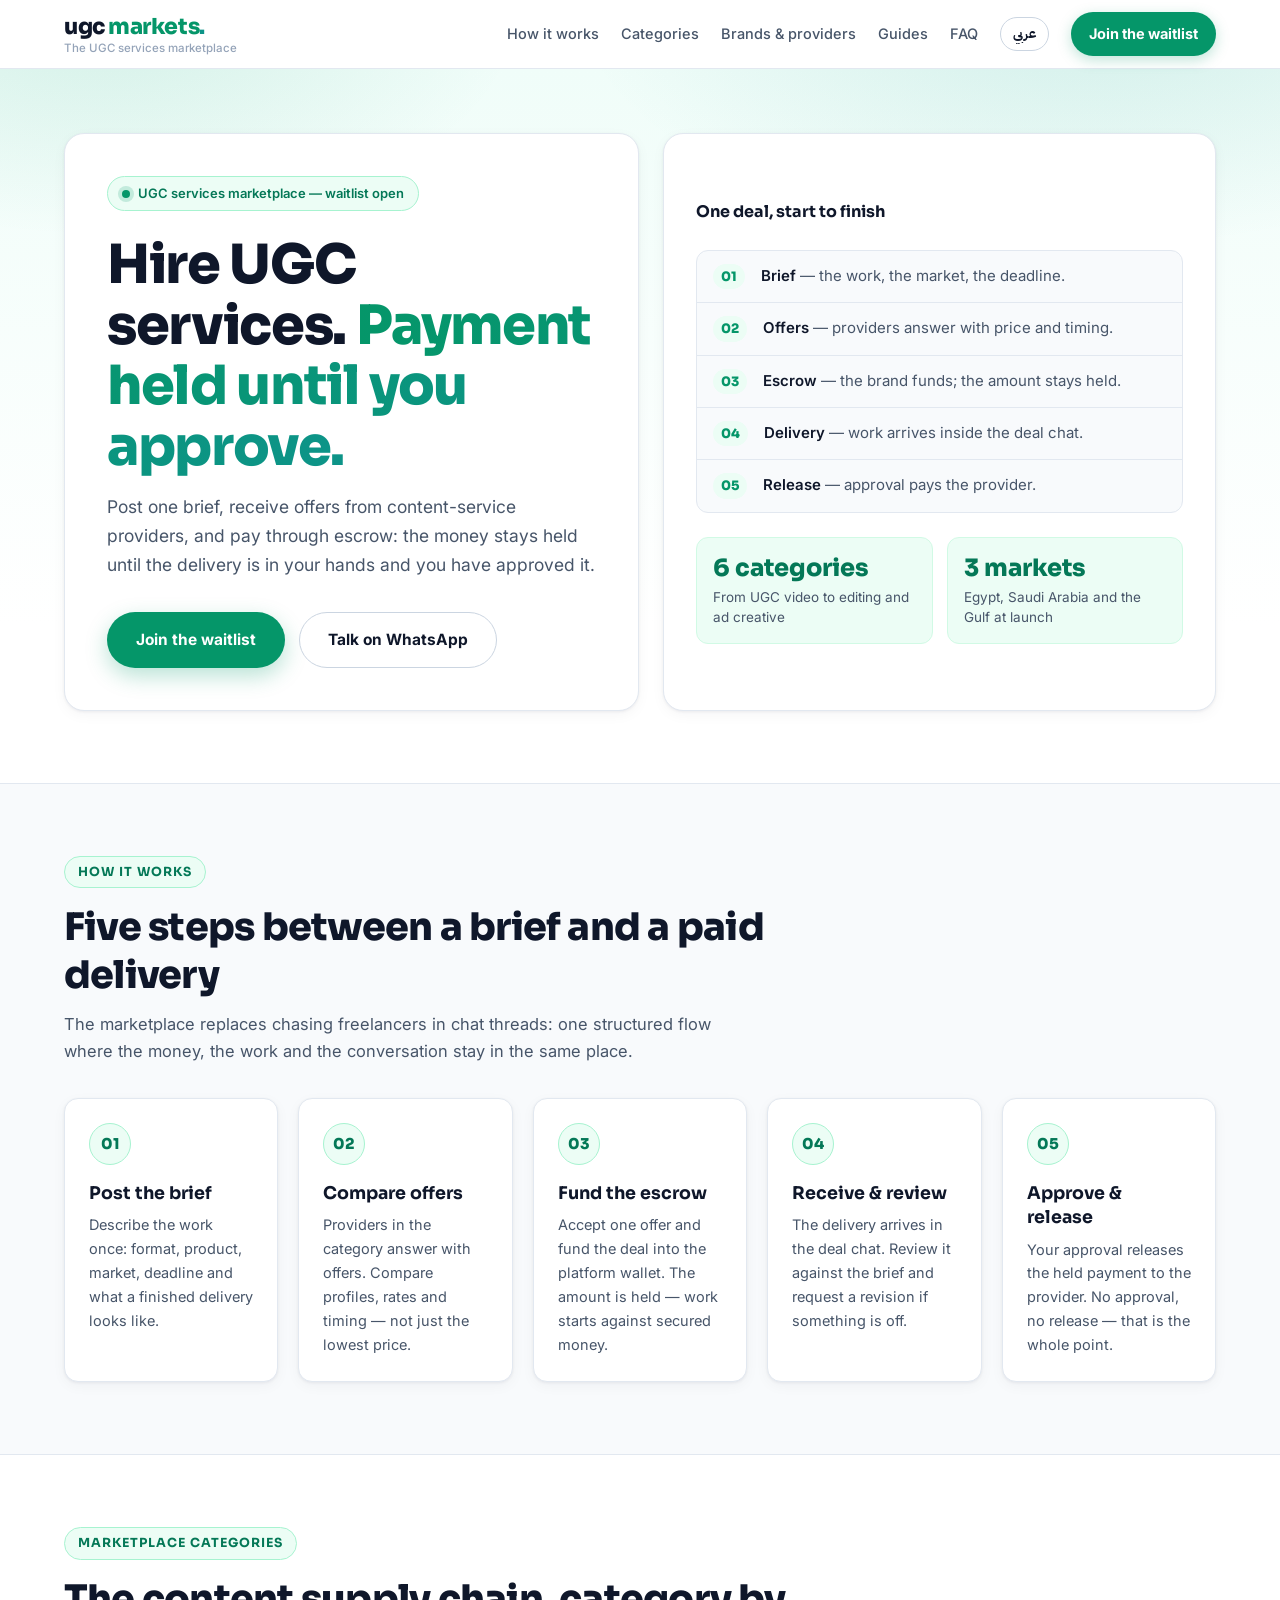
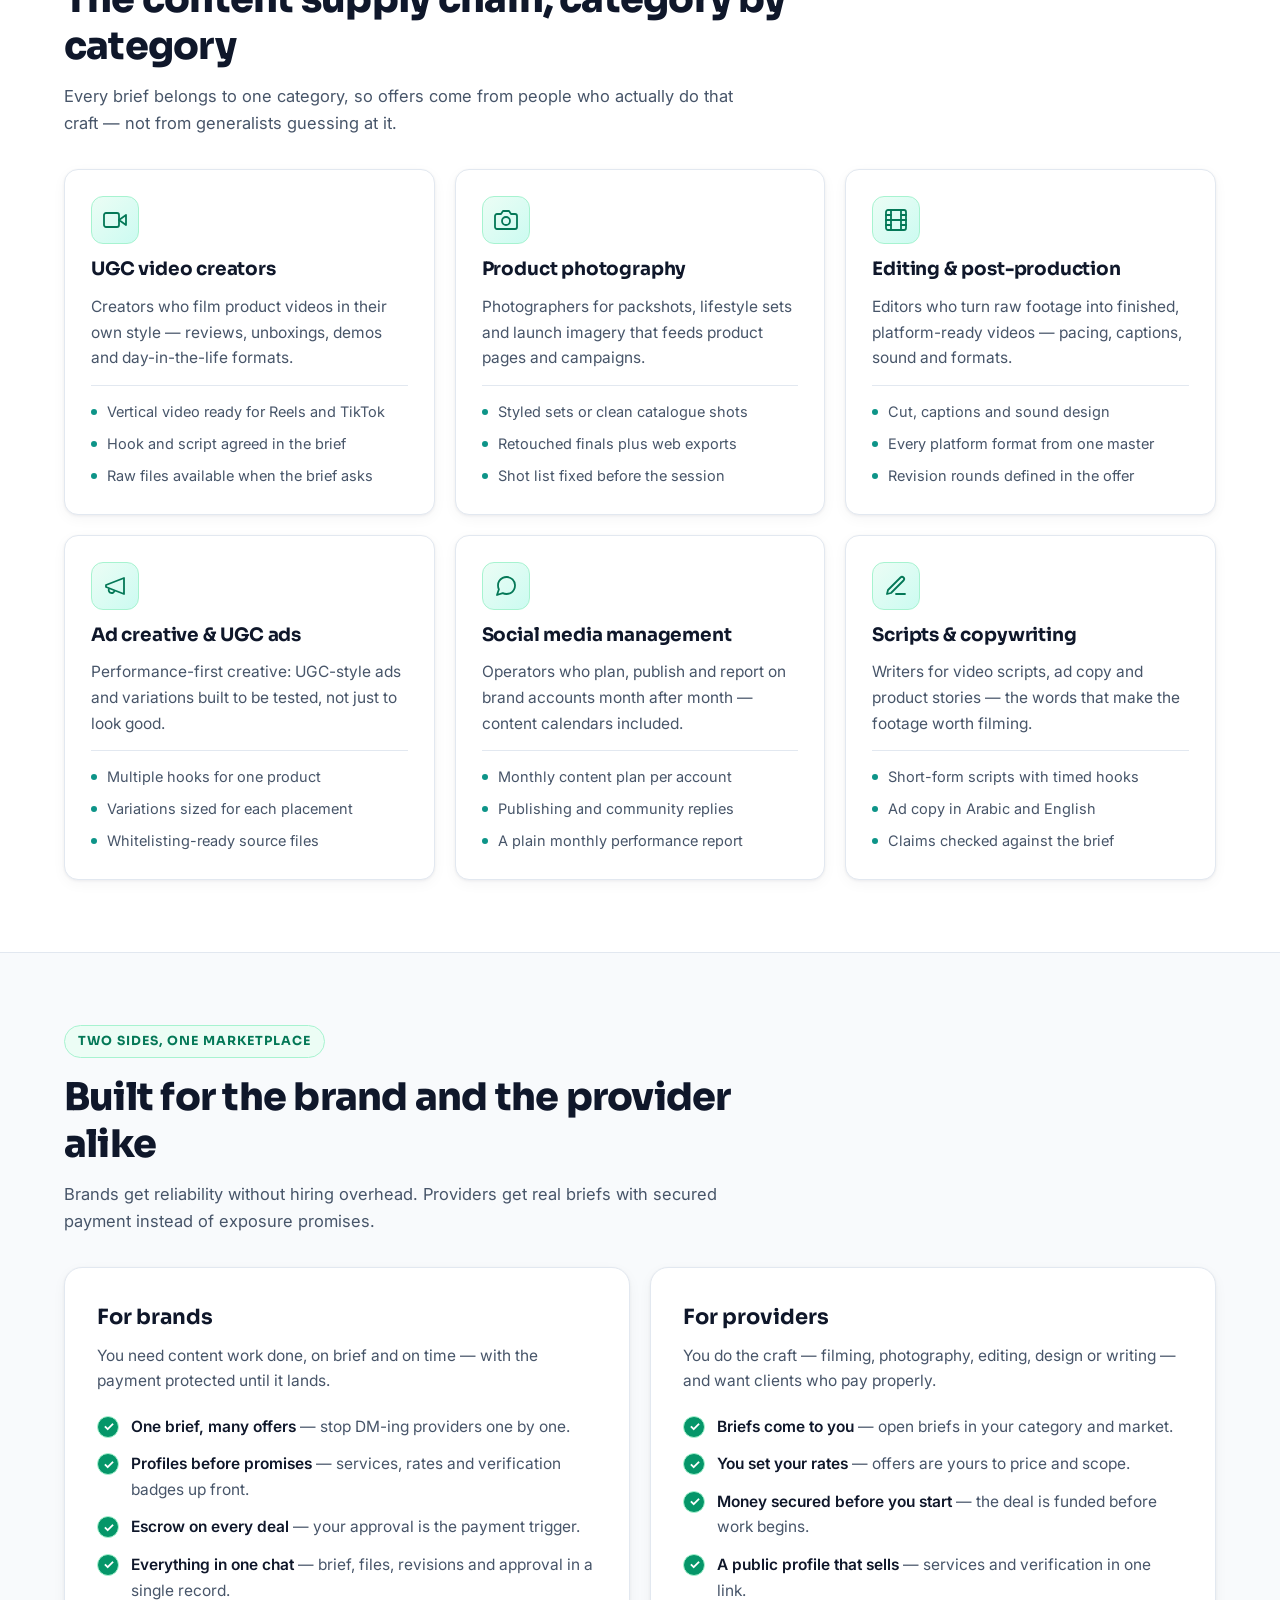
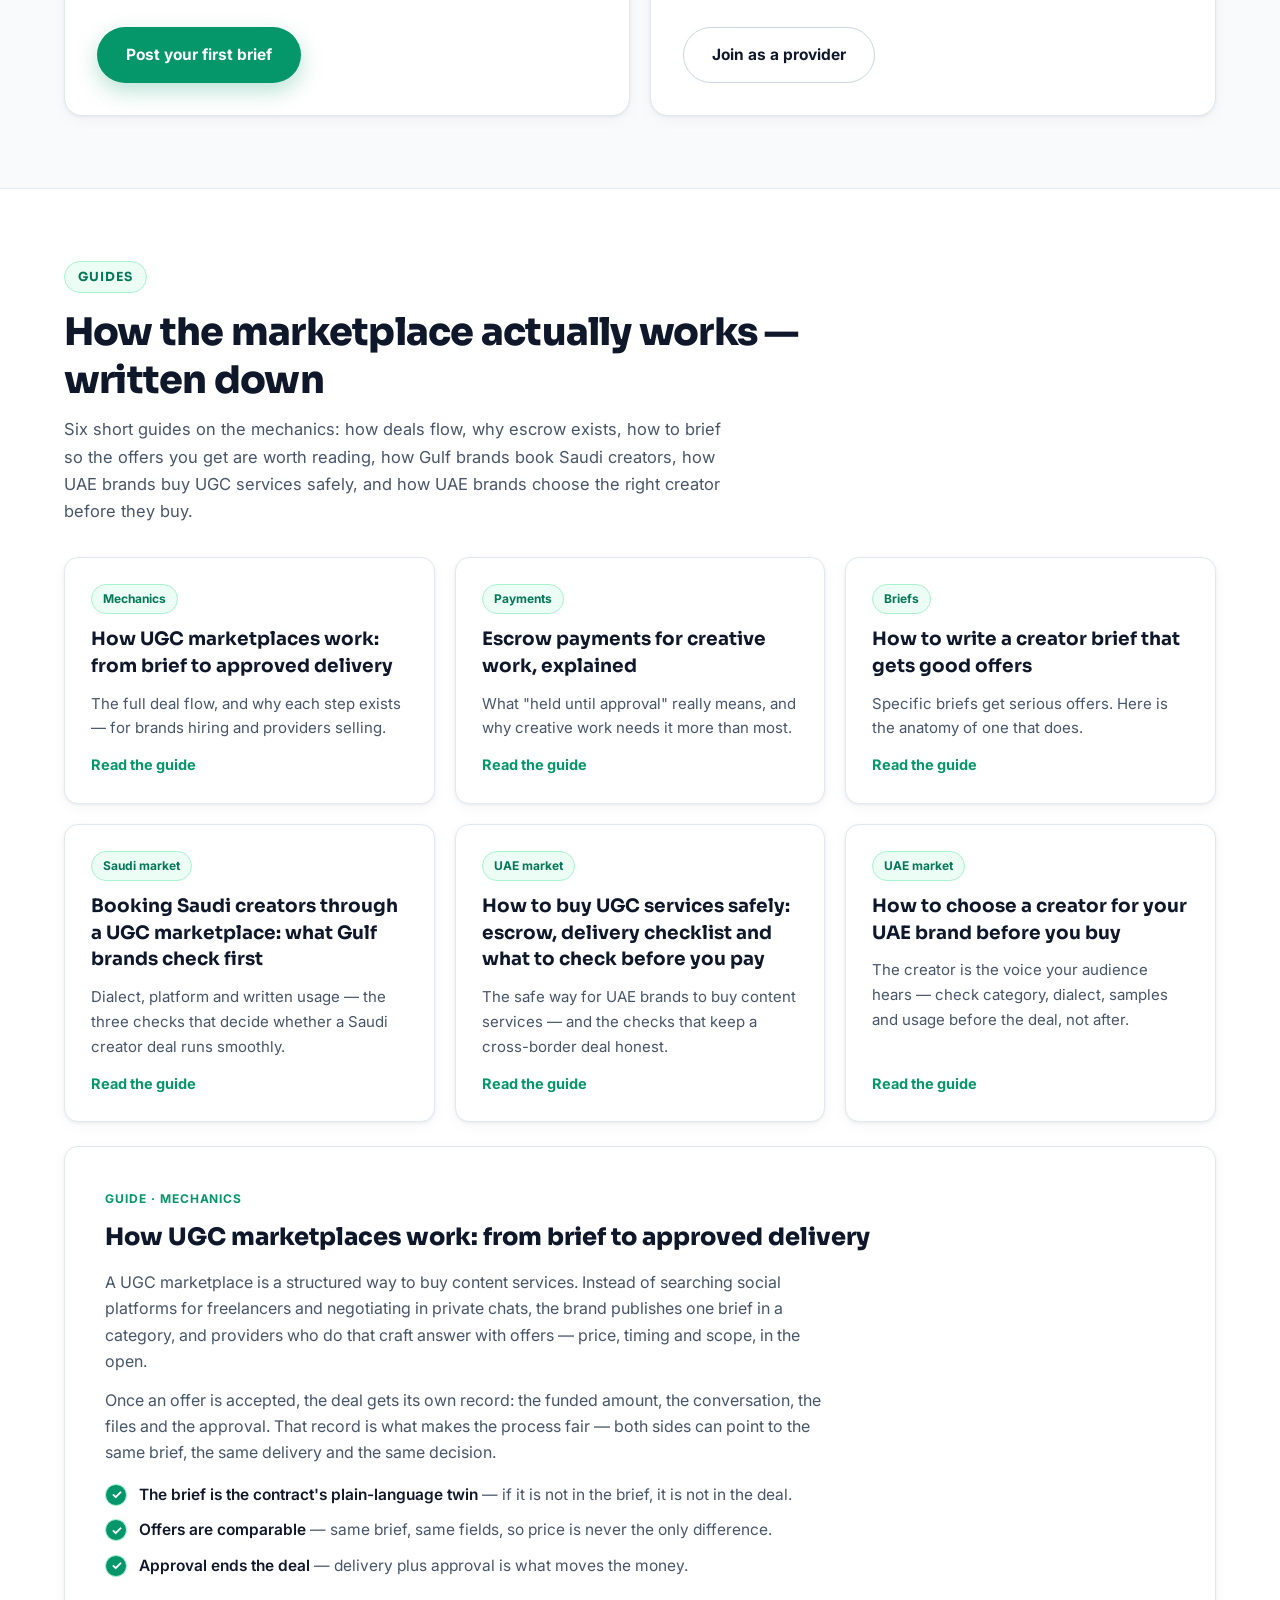
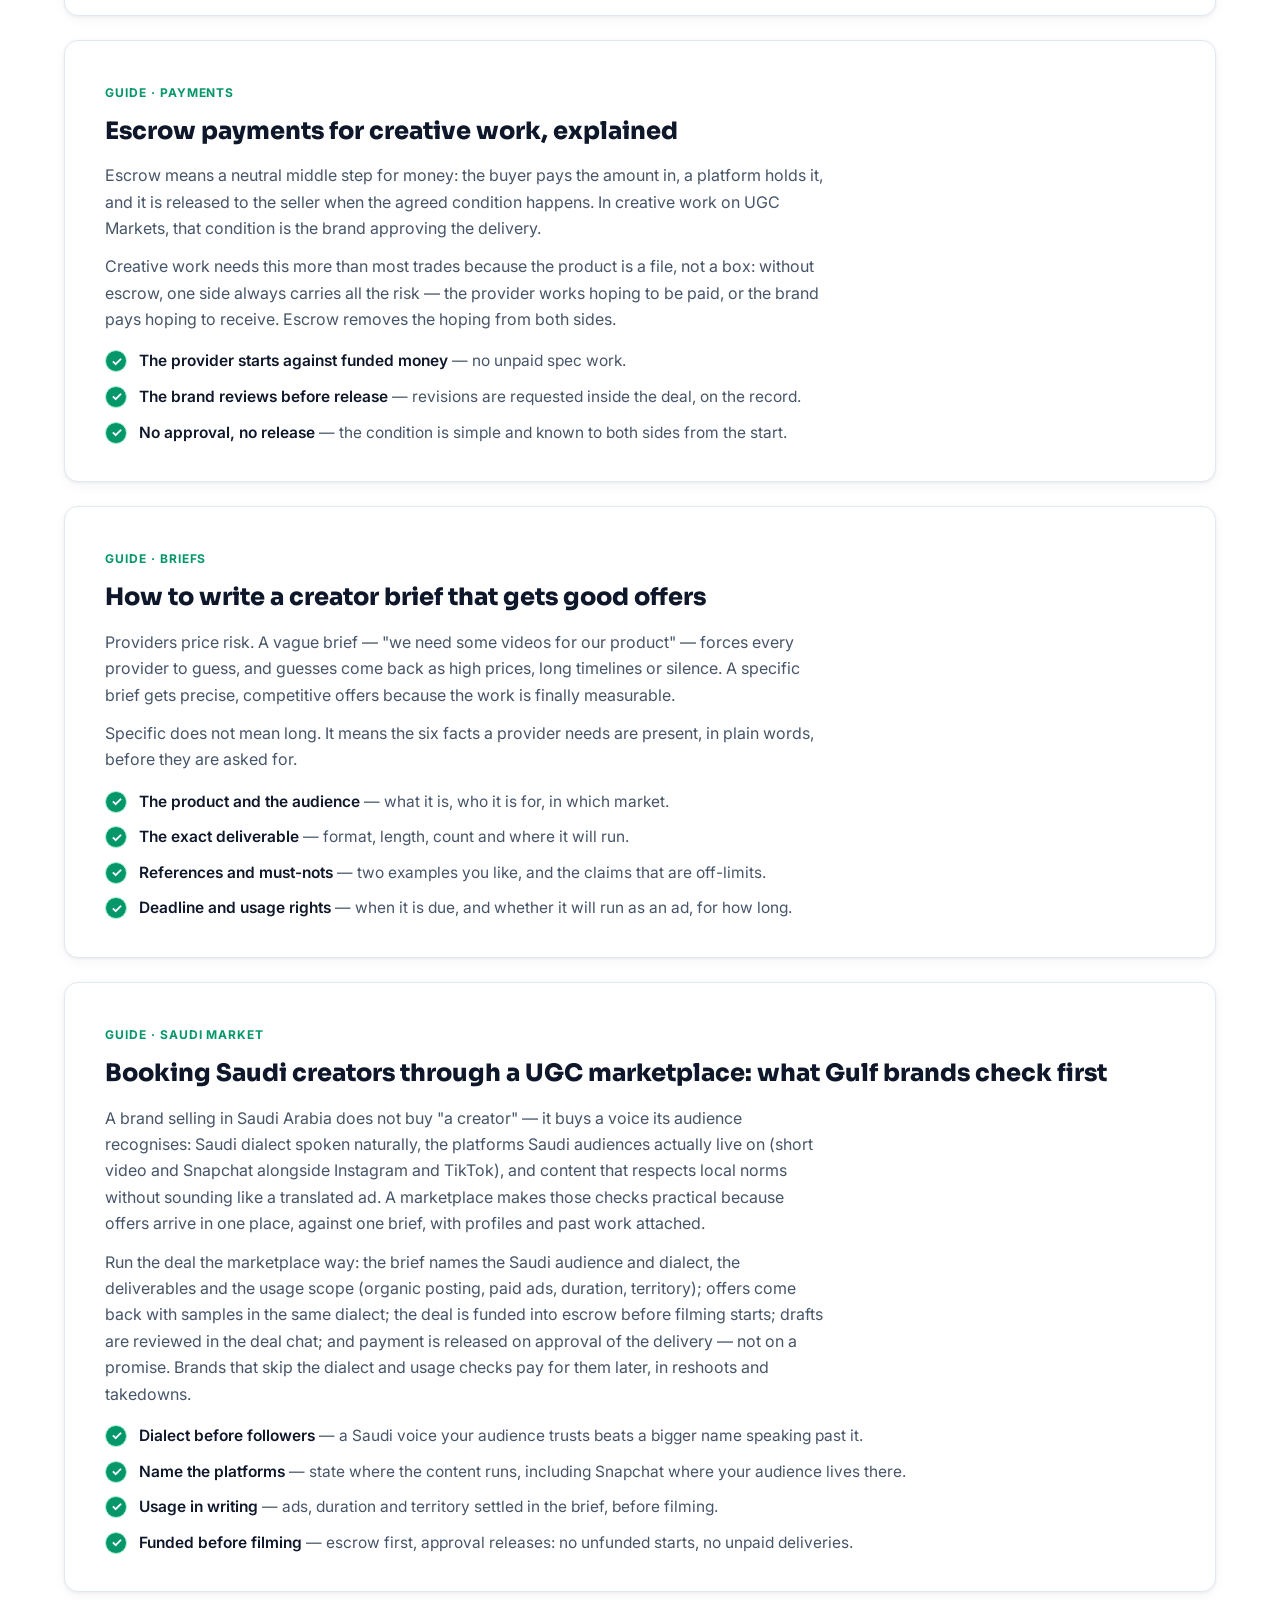
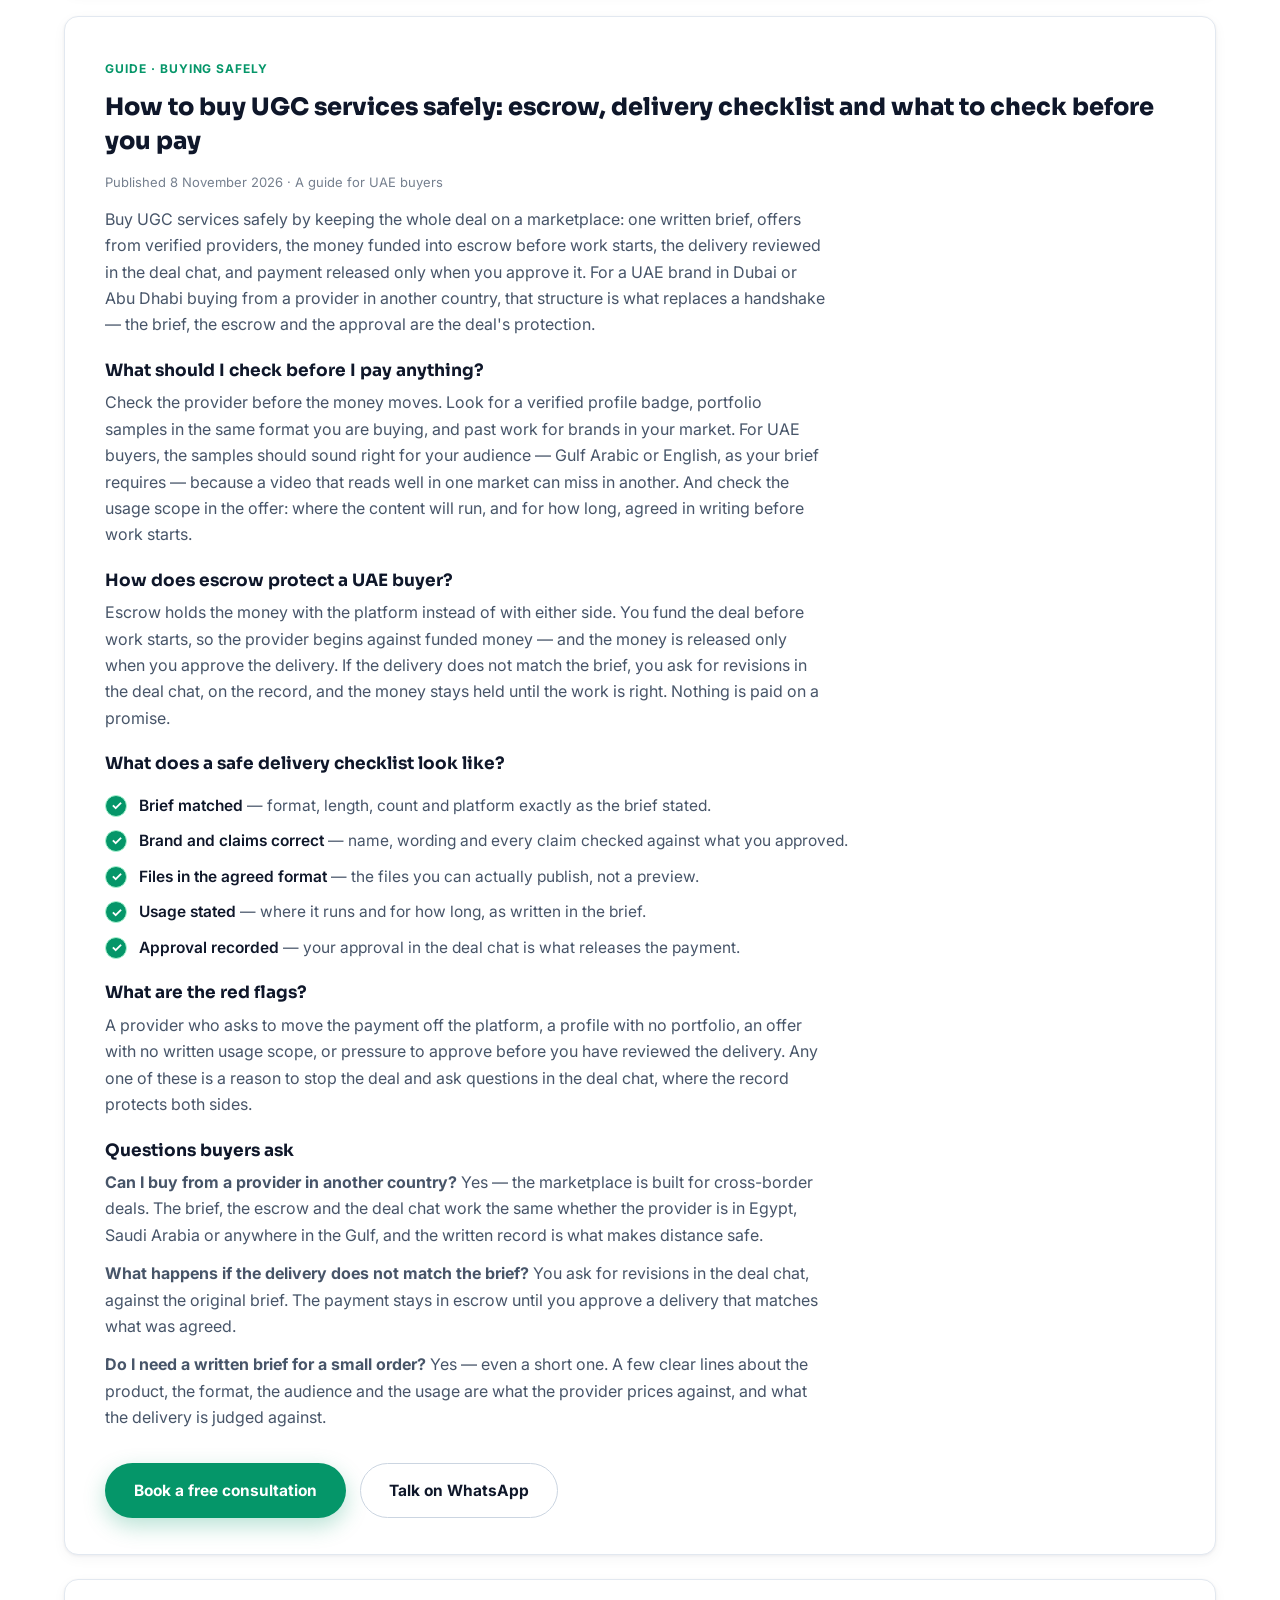
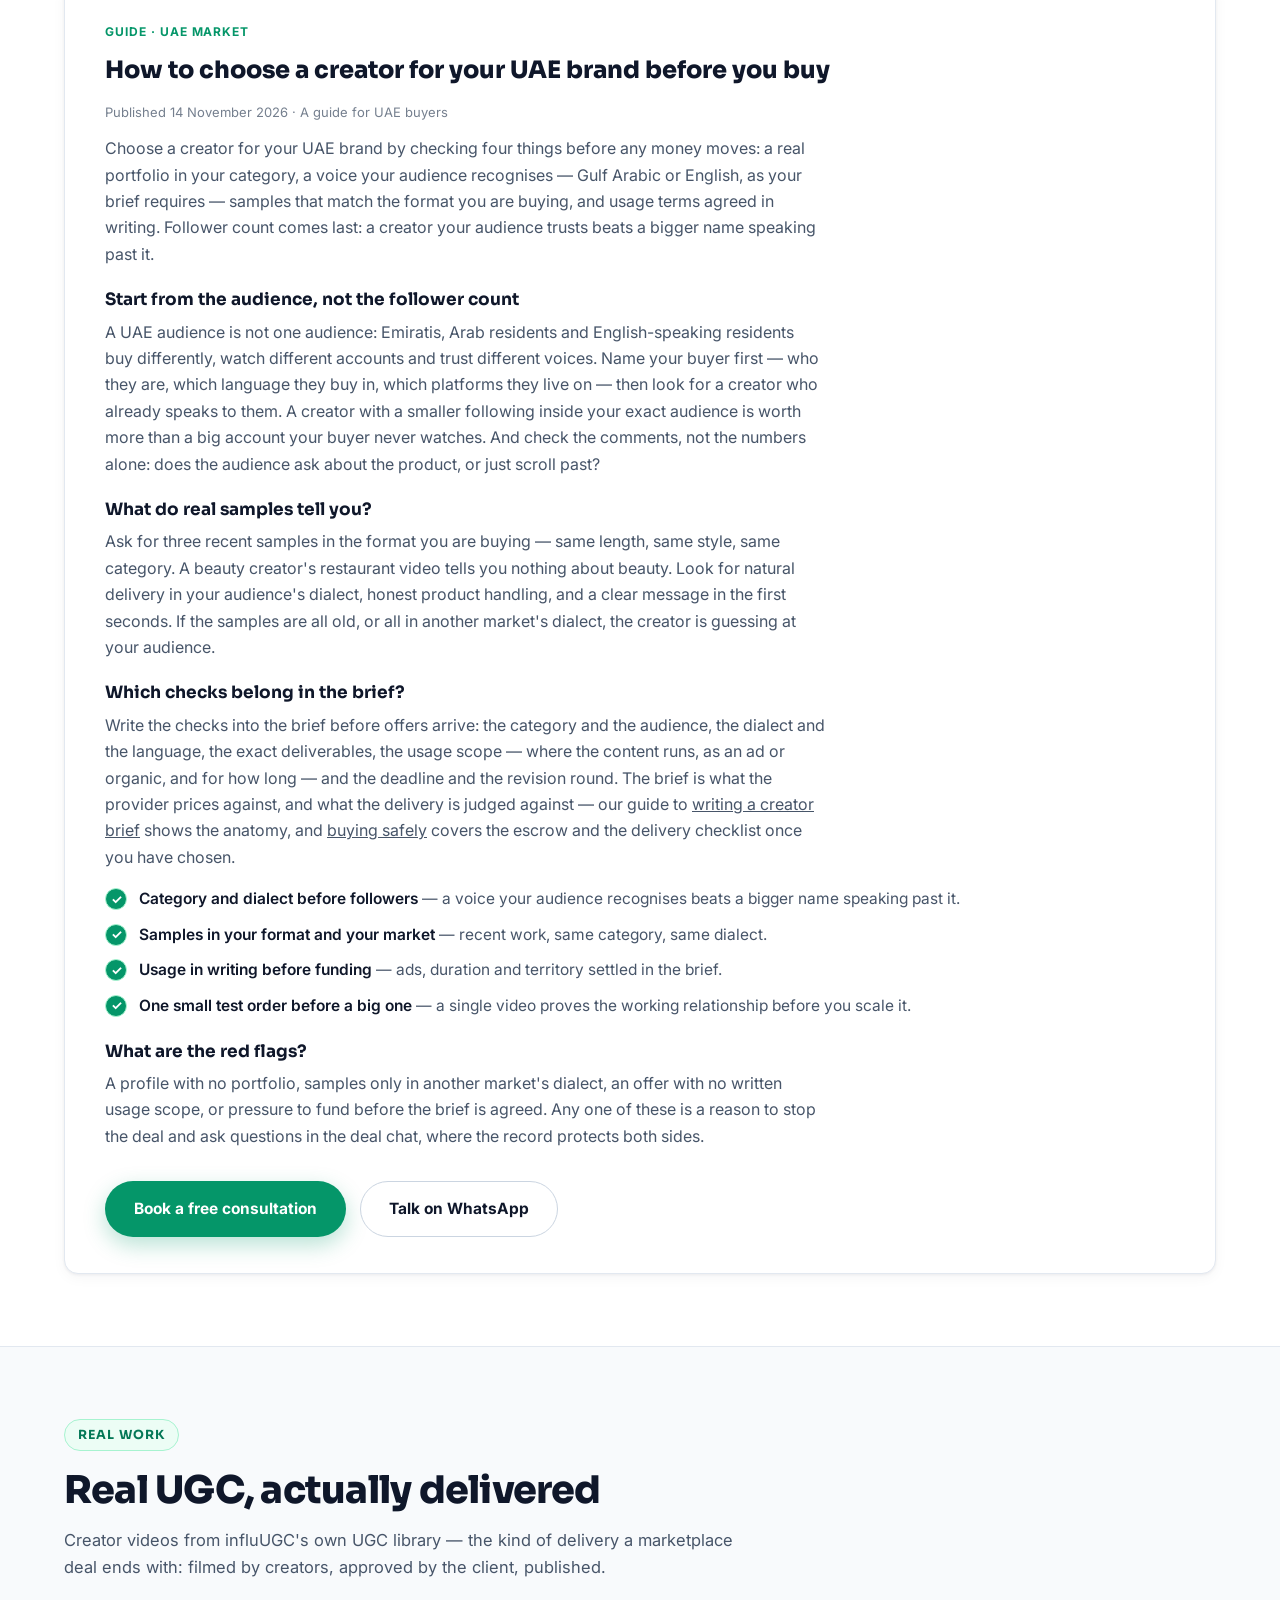
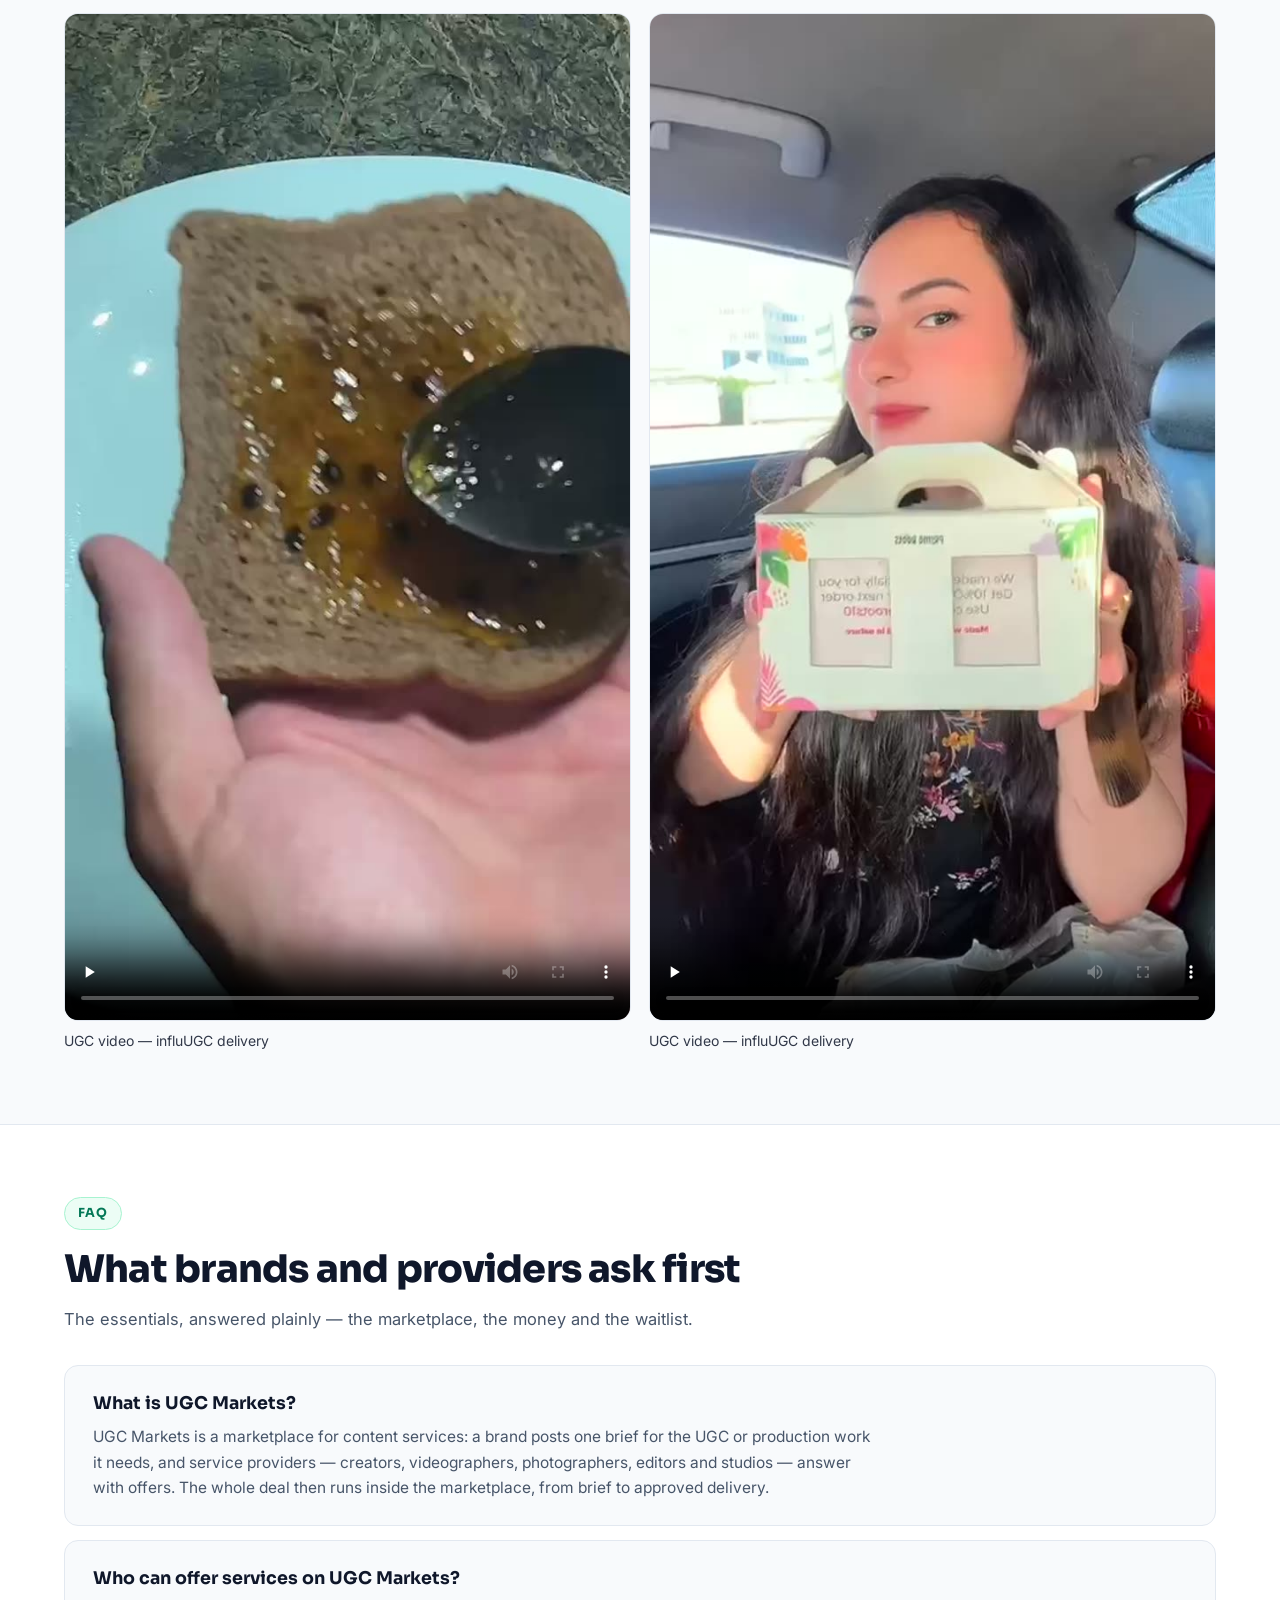
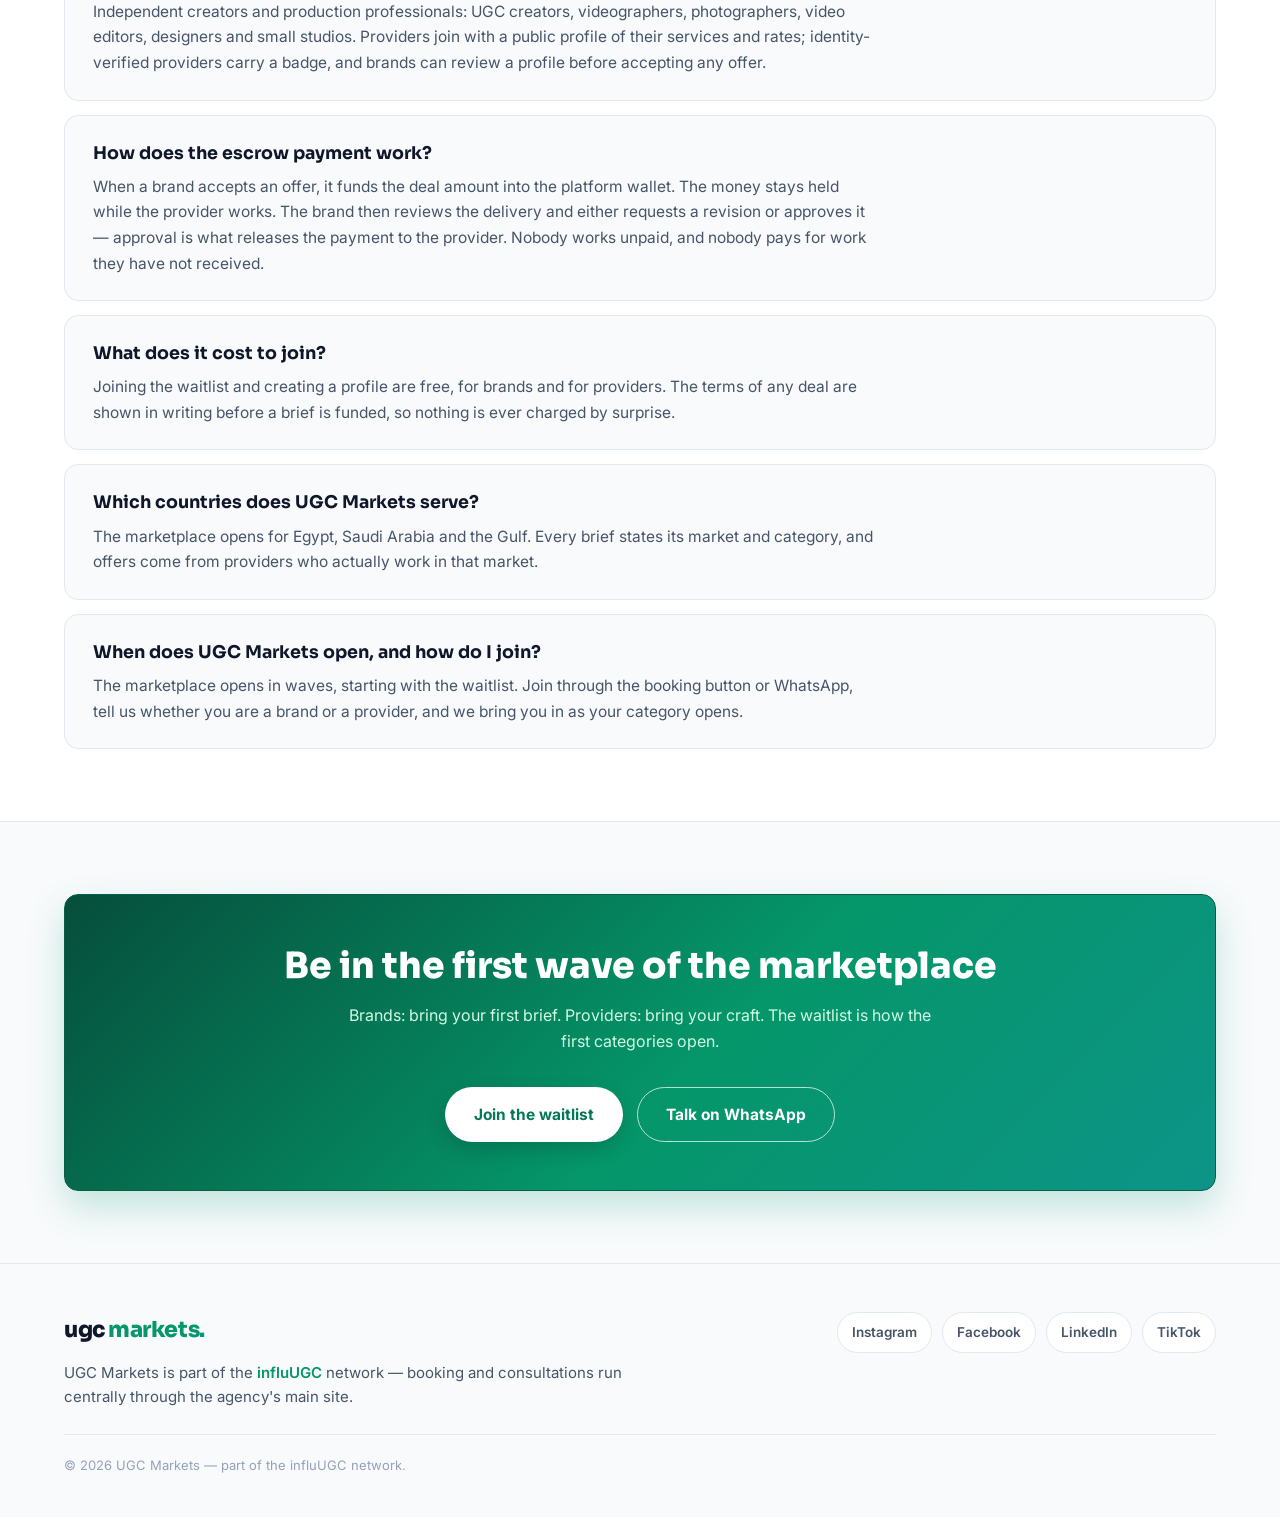
==== commit e7cbec1b: "Add guide: choosing a creator for your UAE brand (EN+AR) + complete sitemap 6th guide #guide-choose-" ====
--- a/index.html
+++ b/index.html
@@ -305,7 +305,7 @@
     <div class="sec-head">
       <span class="eyebrow">Guides</span>
       <h2>How the marketplace actually works — written down</h2>
-      <p class="lead">Five short guides on the mechanics: how deals flow, why escrow exists, how to brief so the offers you get are worth reading, how Gulf brands book Saudi creators, and how UAE brands buy UGC services safely.</p>
+      <p class="lead">Six short guides on the mechanics: how deals flow, why escrow exists, how to brief so the offers you get are worth reading, how Gulf brands book Saudi creators, how UAE brands buy UGC services safely, and how UAE brands choose the right creator before they buy.</p>
     </div>
     <div class="guide-cards">
       <a class="g-card panel" href="#guide-marketplaces">
@@ -336,6 +336,12 @@
         <span class="cat">UAE market</span>
         <h3>How to buy UGC services safely: escrow, delivery checklist and what to check before you pay</h3>
         <p>The safe way for UAE brands to buy content services — and the checks that keep a cross-border deal honest.</p>
+        <span class="read">Read the guide</span>
+      </a>
+      <a class="g-card panel" href="#guide-choose-creator-uae">
+        <span class="cat">UAE market</span>
+        <h3>How to choose a creator for your UAE brand before you buy</h3>
+        <p>The creator is the voice your audience hears — check category, dialect, samples and usage before the deal, not after.</p>
         <span class="read">Read the guide</span>
       </a>
     </div>
@@ -416,6 +422,30 @@
         <a class="btn btn-ghost" href="https://wa.me/201029979797?utm_source=ugcmarkets&utm_medium=satellite&utm_campaign=network">Talk on WhatsApp</a>
       </div>
     </article>
+    <article class="guide-panel panel" id="guide-choose-creator-uae">
+      <span class="cat">Guide · UAE market</span>
+      <h3>How to choose a creator for your UAE brand before you buy</h3>
+      <p class="guide-date">Published 14 November 2026 · A guide for UAE buyers</p>
+      <p>Choose a creator for your UAE brand by checking four things before any money moves: a real portfolio in your category, a voice your audience recognises — Gulf Arabic or English, as your brief requires — samples that match the format you are buying, and usage terms agreed in writing. Follower count comes last: a creator your audience trusts beats a bigger name speaking past it.</p>
+      <h4>Start from the audience, not the follower count</h4>
+      <p>A UAE audience is not one audience: Emiratis, Arab residents and English-speaking residents buy differently, watch different accounts and trust different voices. Name your buyer first — who they are, which language they buy in, which platforms they live on — then look for a creator who already speaks to them. A creator with a smaller following inside your exact audience is worth more than a big account your buyer never watches. And check the comments, not the numbers alone: does the audience ask about the product, or just scroll past?</p>
+      <h4>What do real samples tell you?</h4>
+      <p>Ask for three recent samples in the format you are buying — same length, same style, same category. A beauty creator's restaurant video tells you nothing about beauty. Look for natural delivery in your audience's dialect, honest product handling, and a clear message in the first seconds. If the samples are all old, or all in another market's dialect, the creator is guessing at your audience.</p>
+      <h4>Which checks belong in the brief?</h4>
+      <p>Write the checks into the brief before offers arrive: the category and the audience, the dialect and the language, the exact deliverables, the usage scope — where the content runs, as an ad or organic, and for how long — and the deadline and the revision round. The brief is what the provider prices against, and what the delivery is judged against — our guide to <a href="#guide-brief">writing a creator brief</a> shows the anatomy, and <a href="#guide-buy-safely">buying safely</a> covers the escrow and the delivery checklist once you have chosen.</p>
+      <ul>
+        <li><span class="tick">✓</span><span><b>Category and dialect before followers</b> — a voice your audience recognises beats a bigger name speaking past it.</span></li>
+        <li><span class="tick">✓</span><span><b>Samples in your format and your market</b> — recent work, same category, same dialect.</span></li>
+        <li><span class="tick">✓</span><span><b>Usage in writing before funding</b> — ads, duration and territory settled in the brief.</span></li>
+        <li><span class="tick">✓</span><span><b>One small test order before a big one</b> — a single video proves the working relationship before you scale it.</span></li>
+      </ul>
+      <h4>What are the red flags?</h4>
+      <p>A profile with no portfolio, samples only in another market's dialect, an offer with no written usage scope, or pressure to fund before the brief is agreed. Any one of these is a reason to stop the deal and ask questions in the deal chat, where the record protects both sides.</p>
+      <div class="cta-row">
+        <a class="btn btn-lime" href="https://www.influugc.com/book?utm_source=ugcmarkets&utm_medium=satellite&utm_campaign=network">Book a free consultation</a>
+        <a class="btn btn-ghost" href="https://wa.me/201029979797?utm_source=ugcmarkets&utm_medium=satellite&utm_campaign=network">Talk on WhatsApp</a>
+      </div>
+    </article>
   </div>
 </section>
 
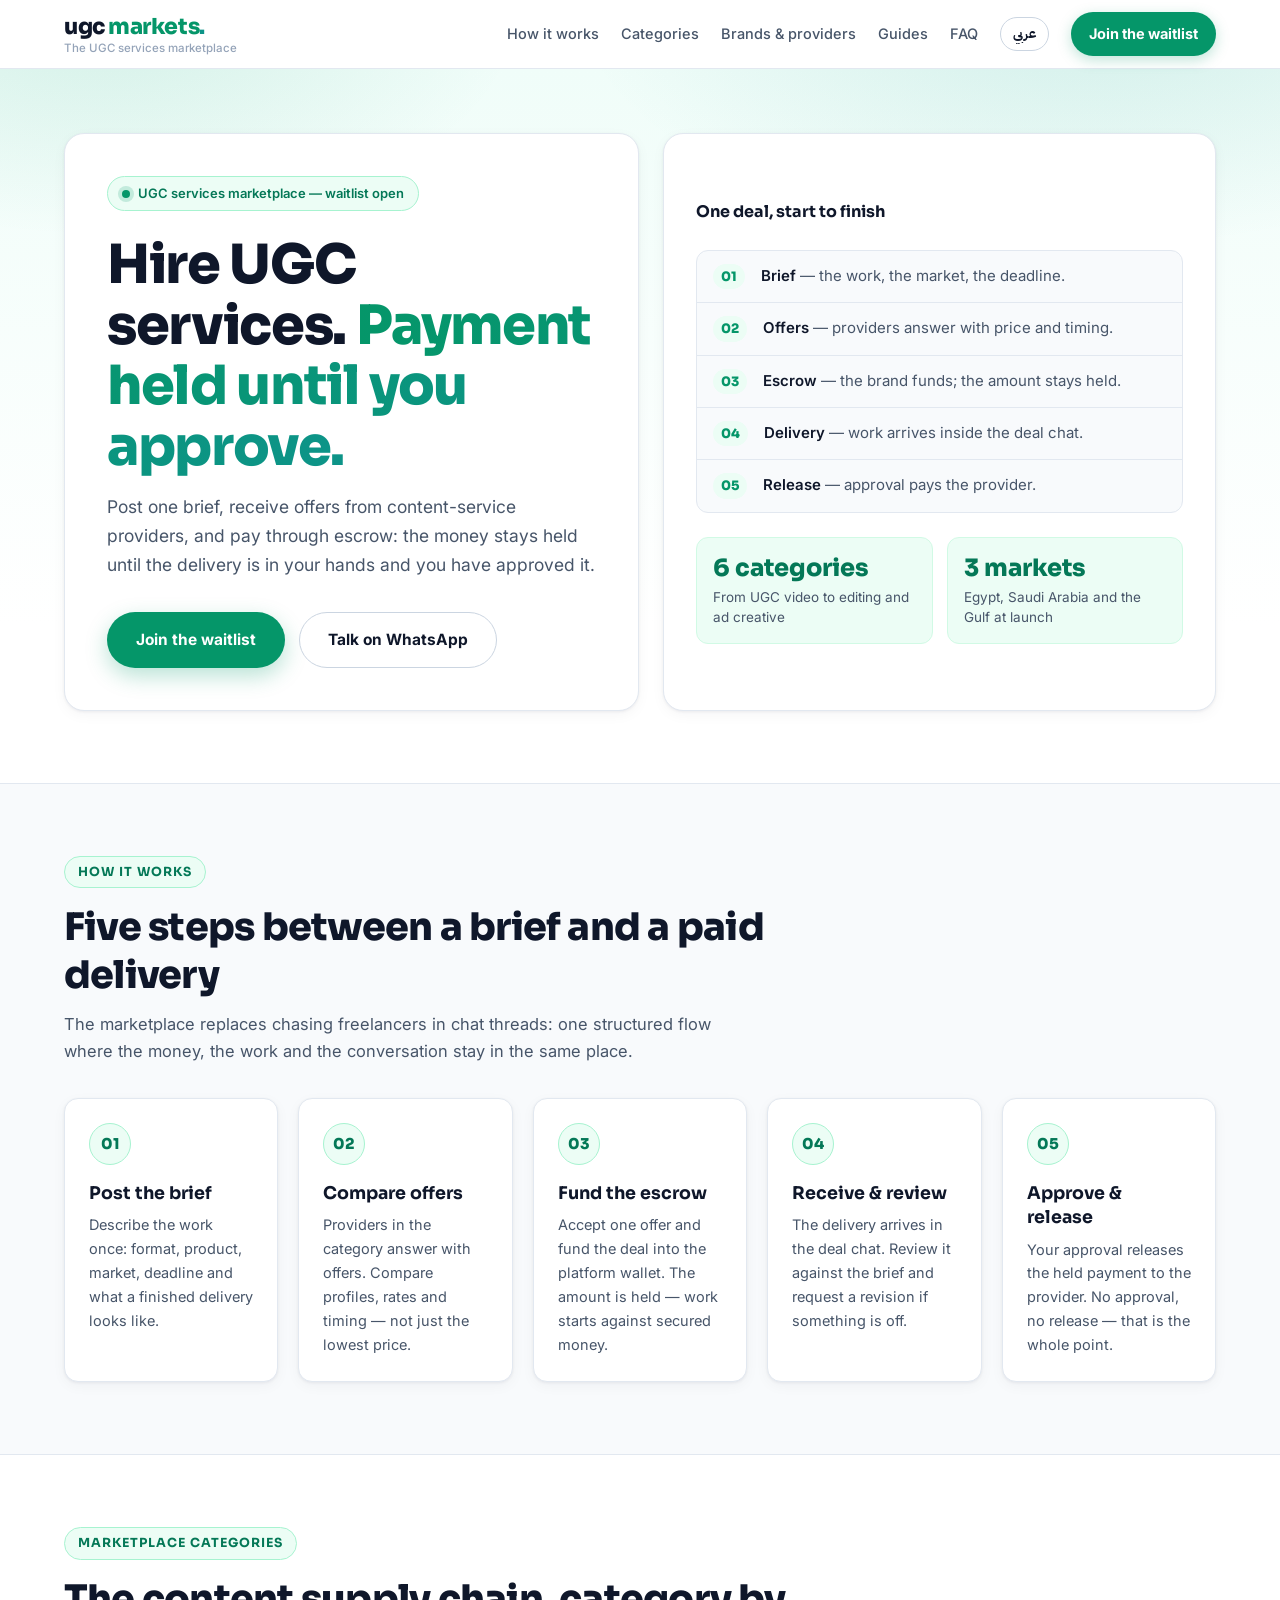
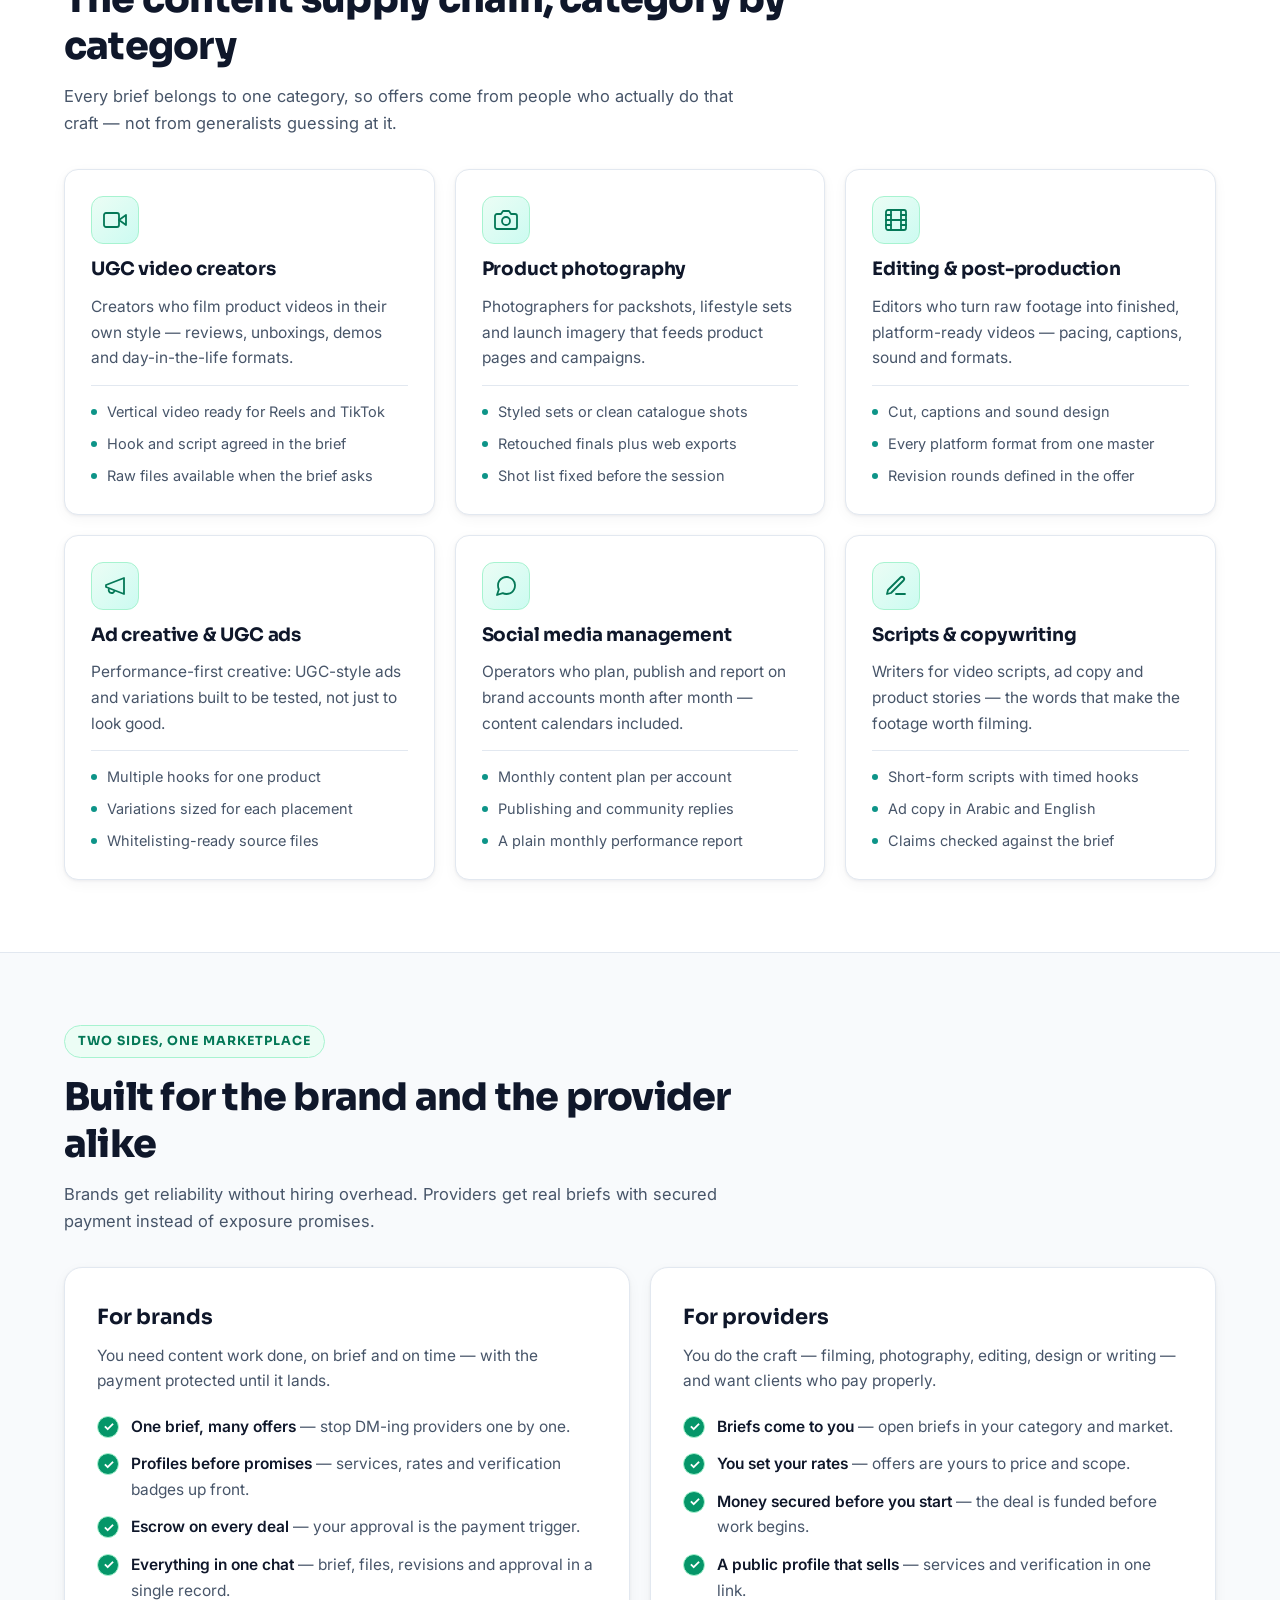
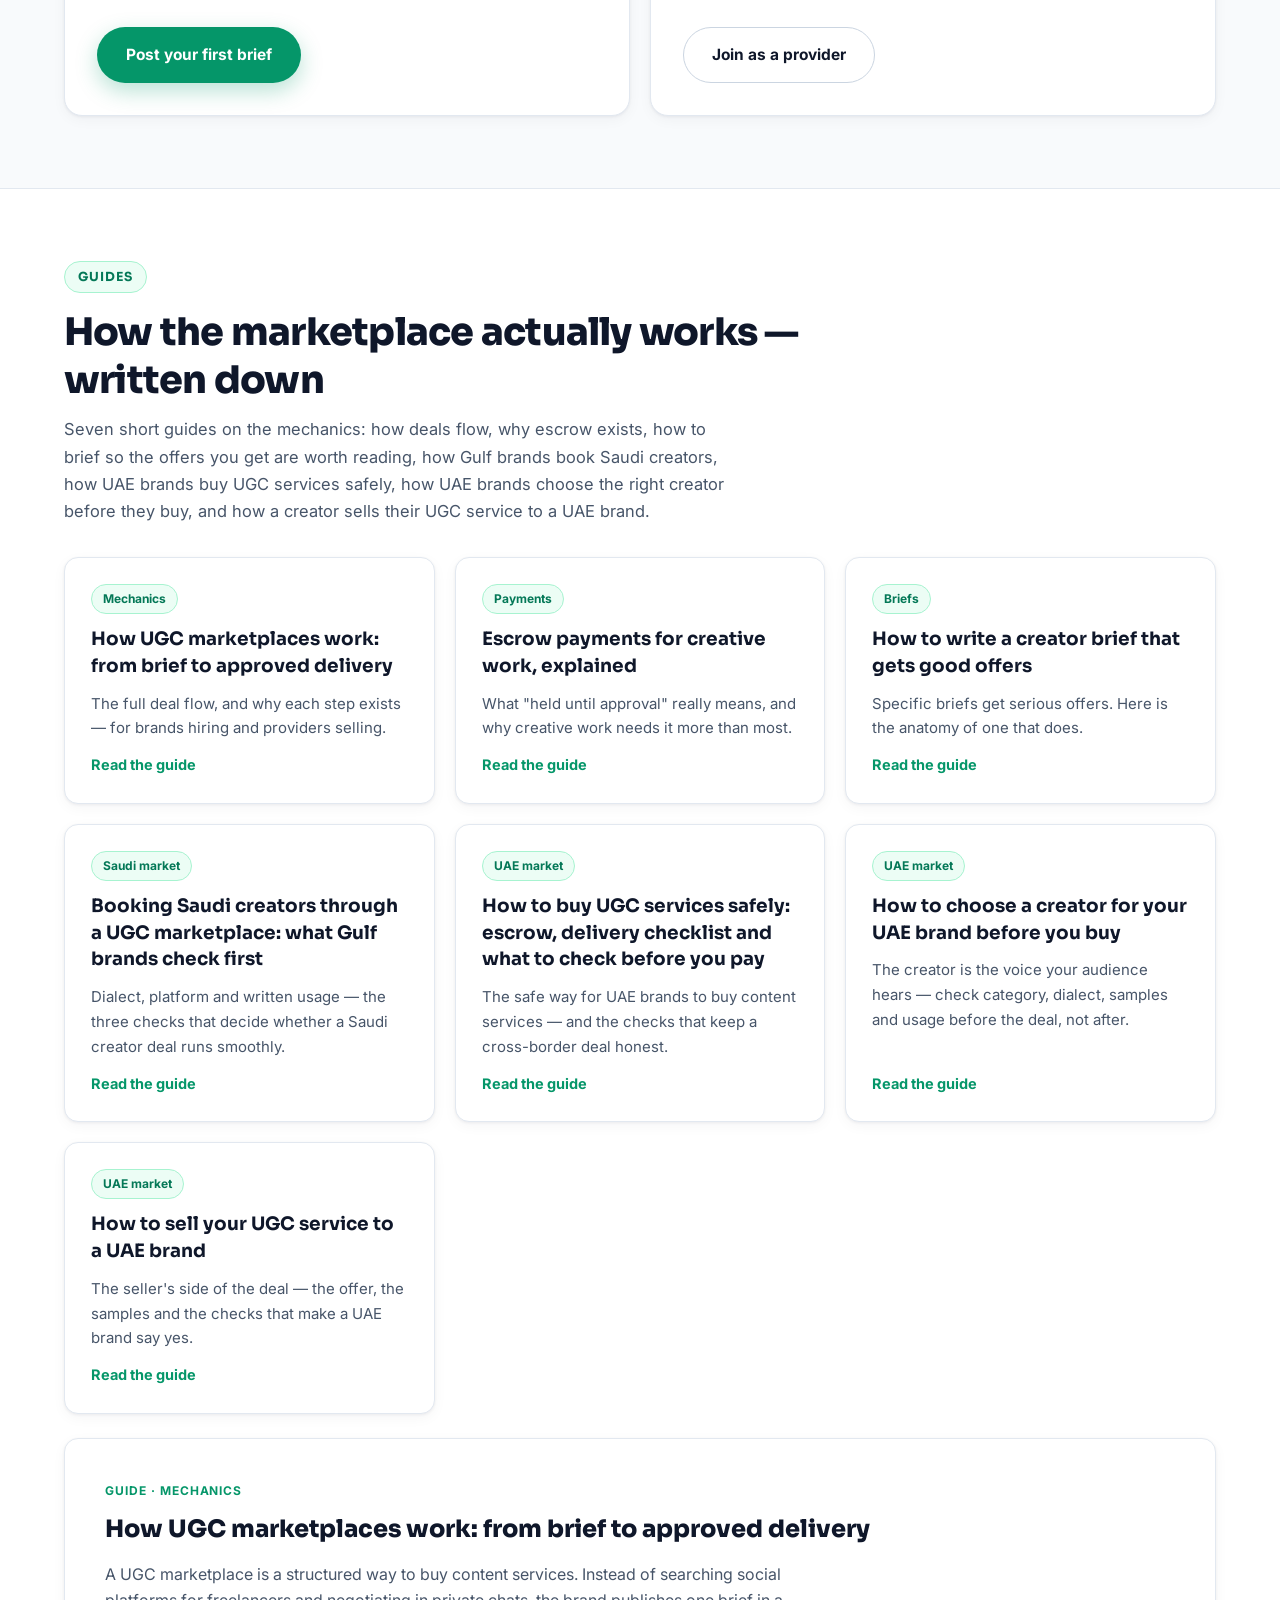
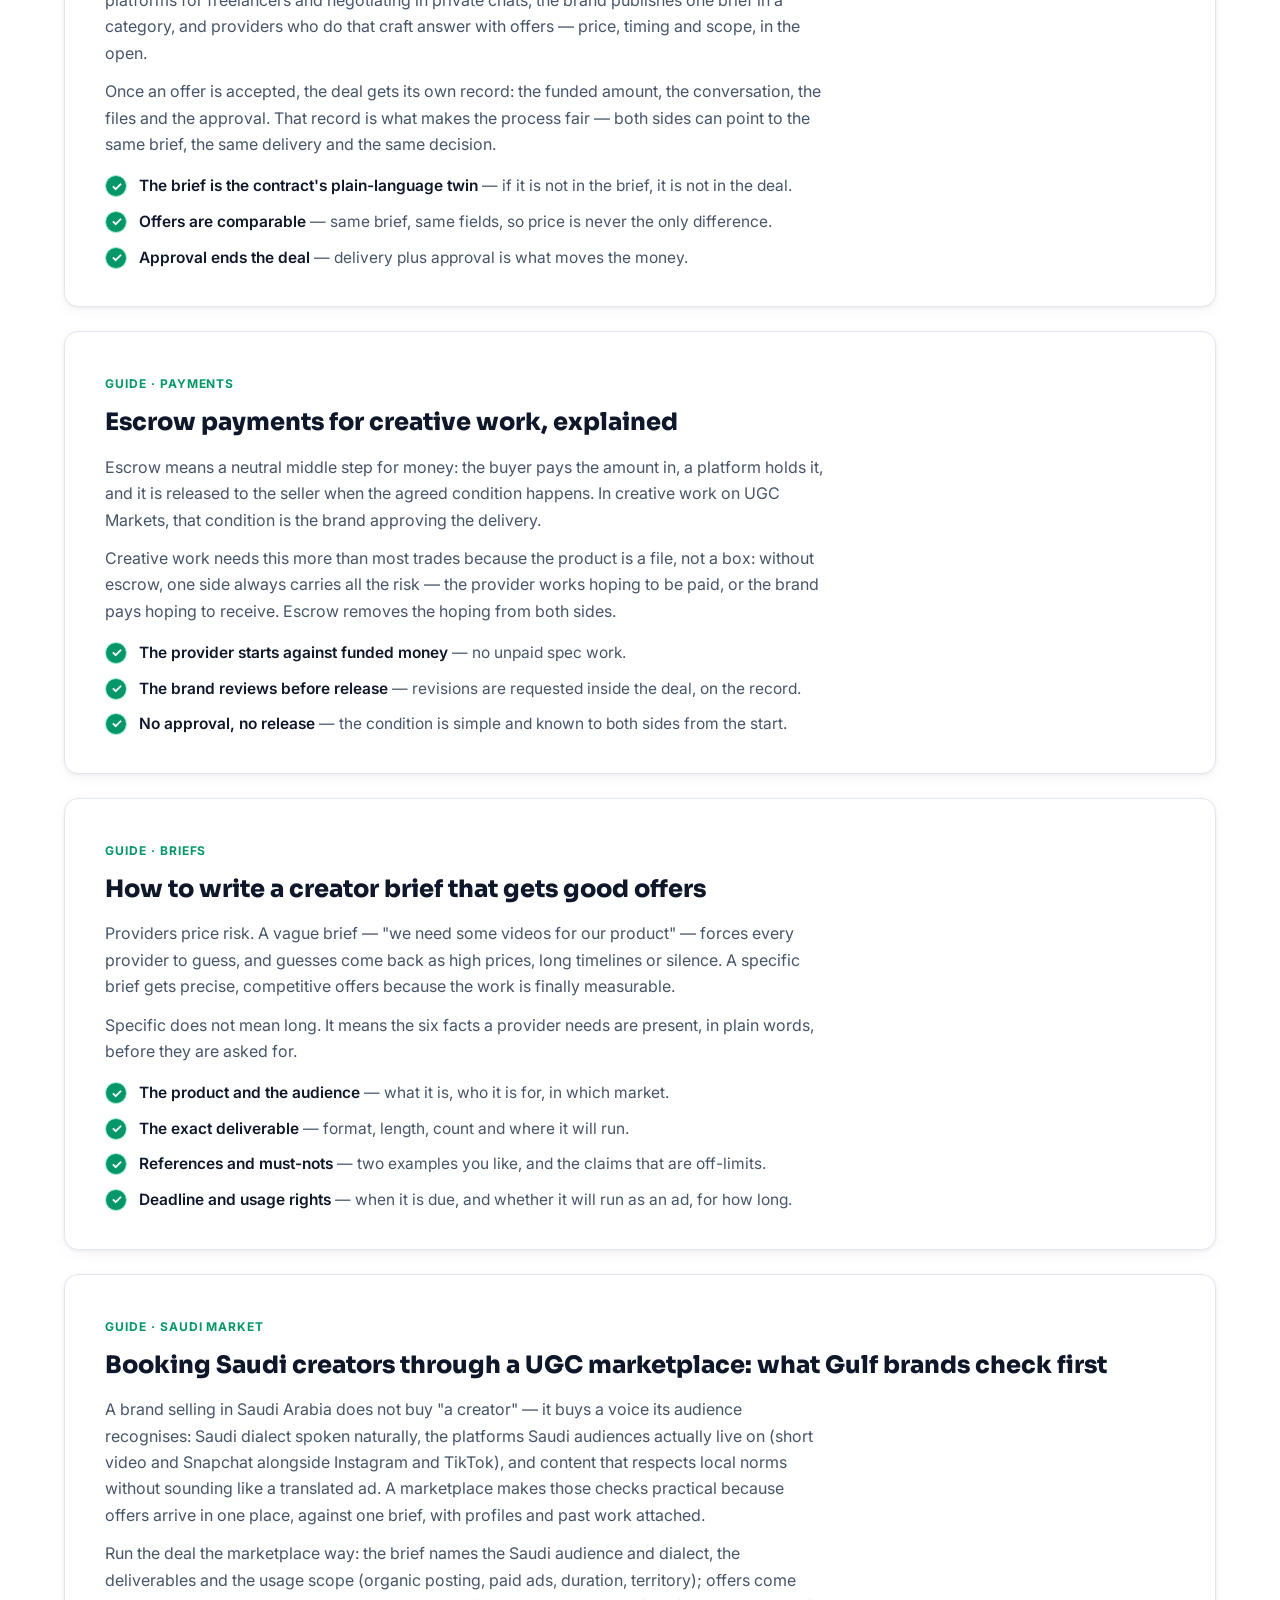
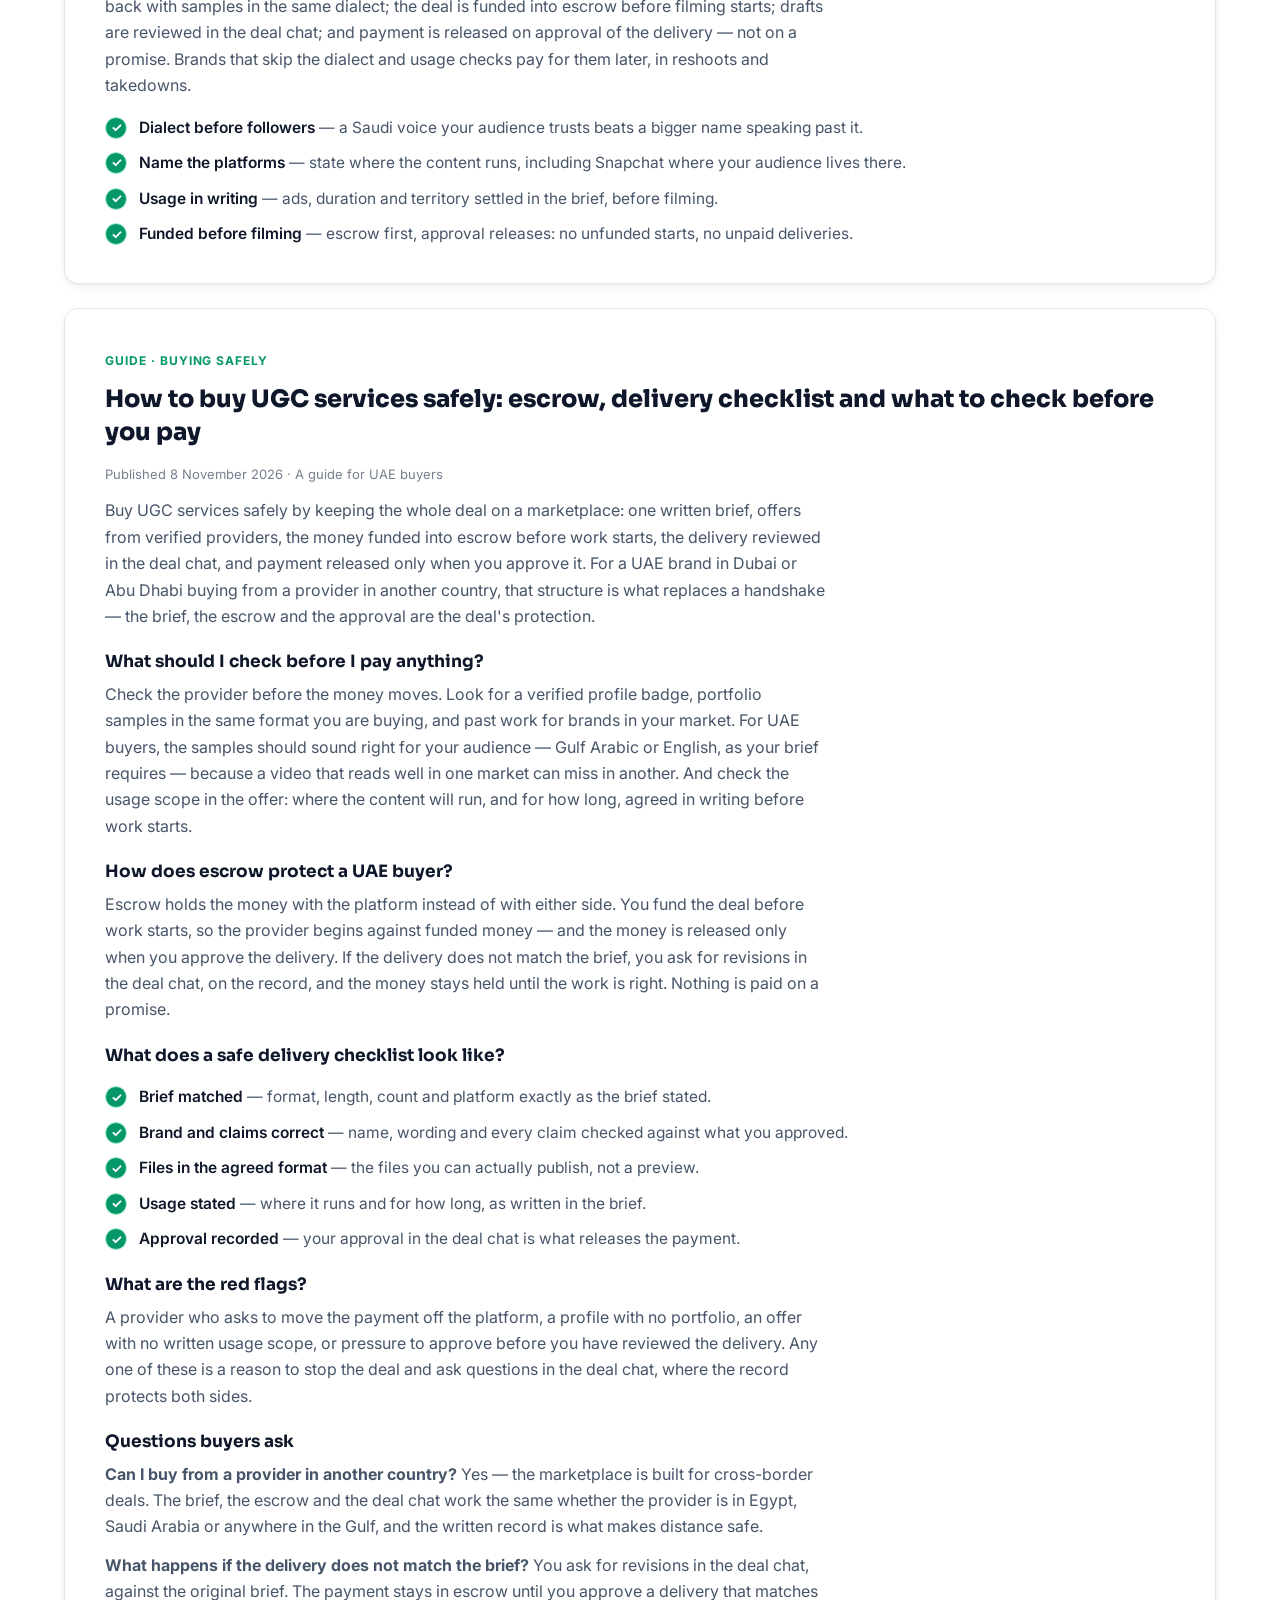
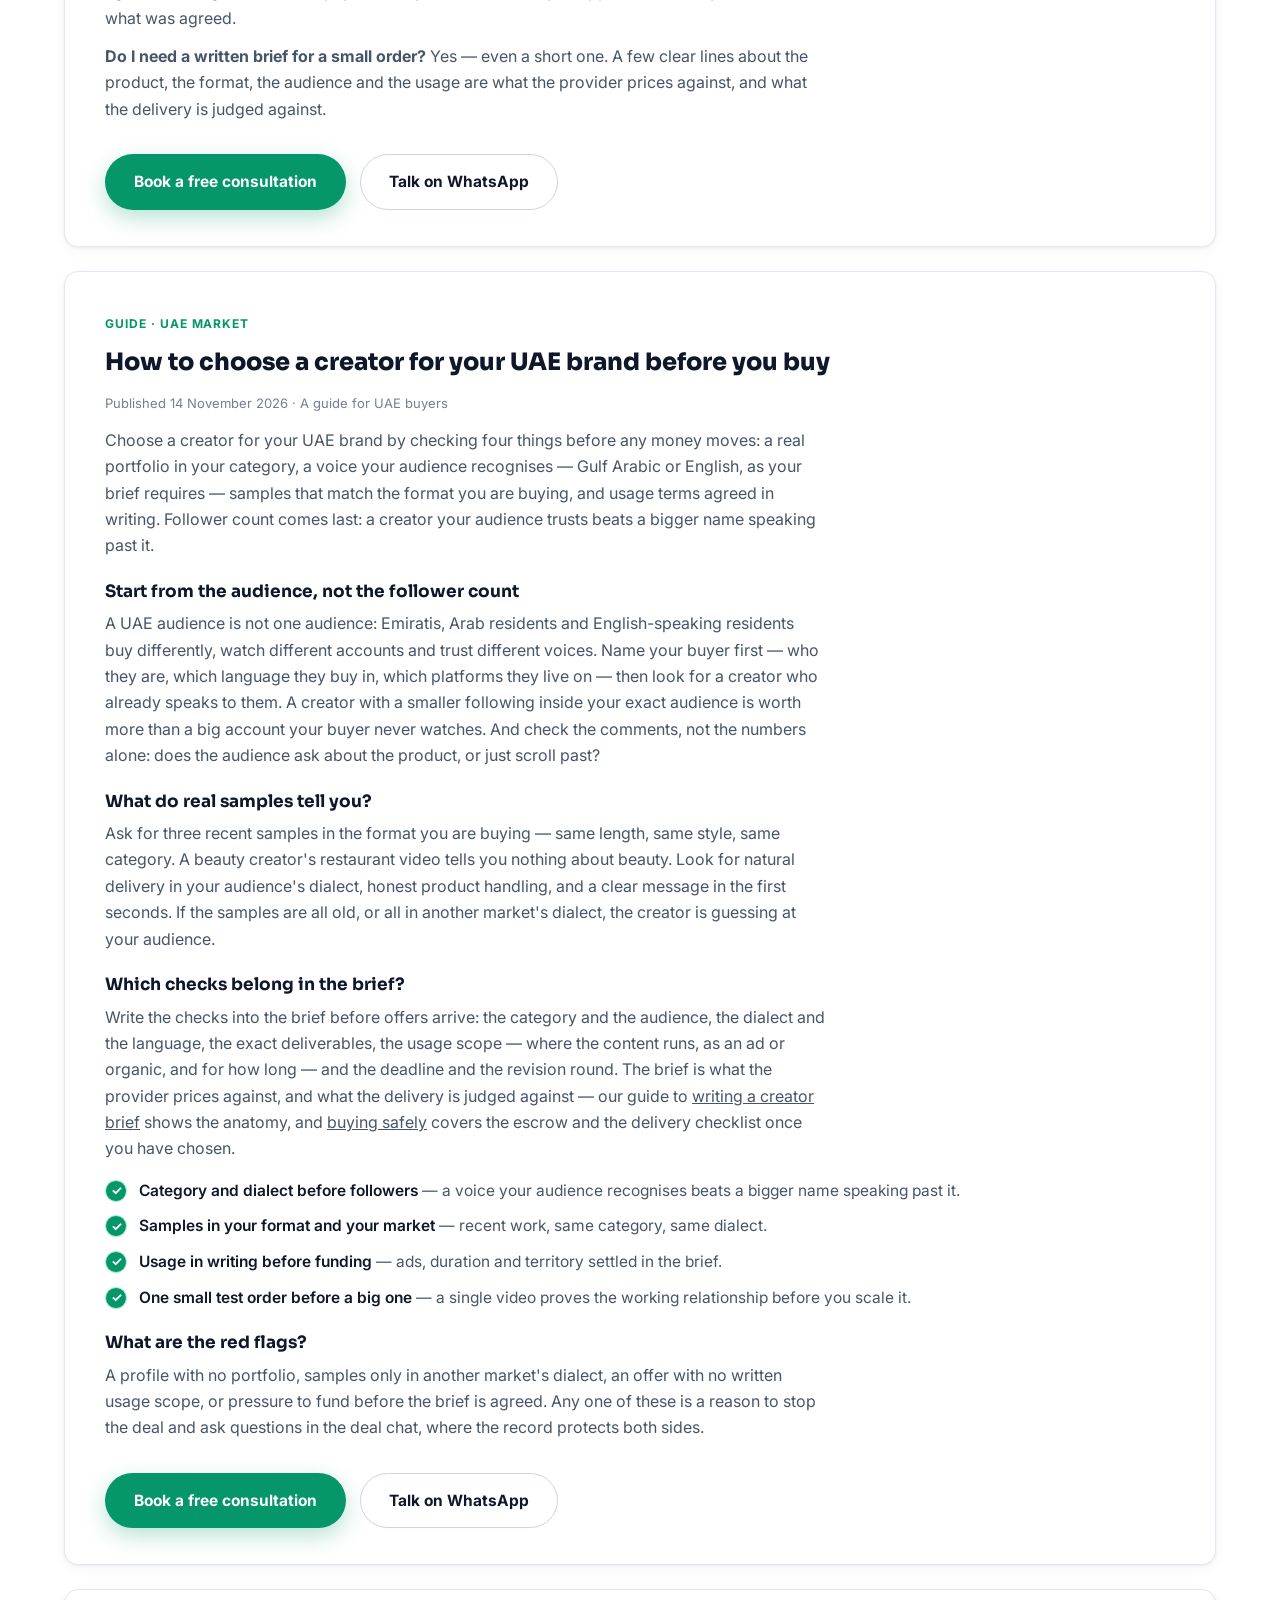
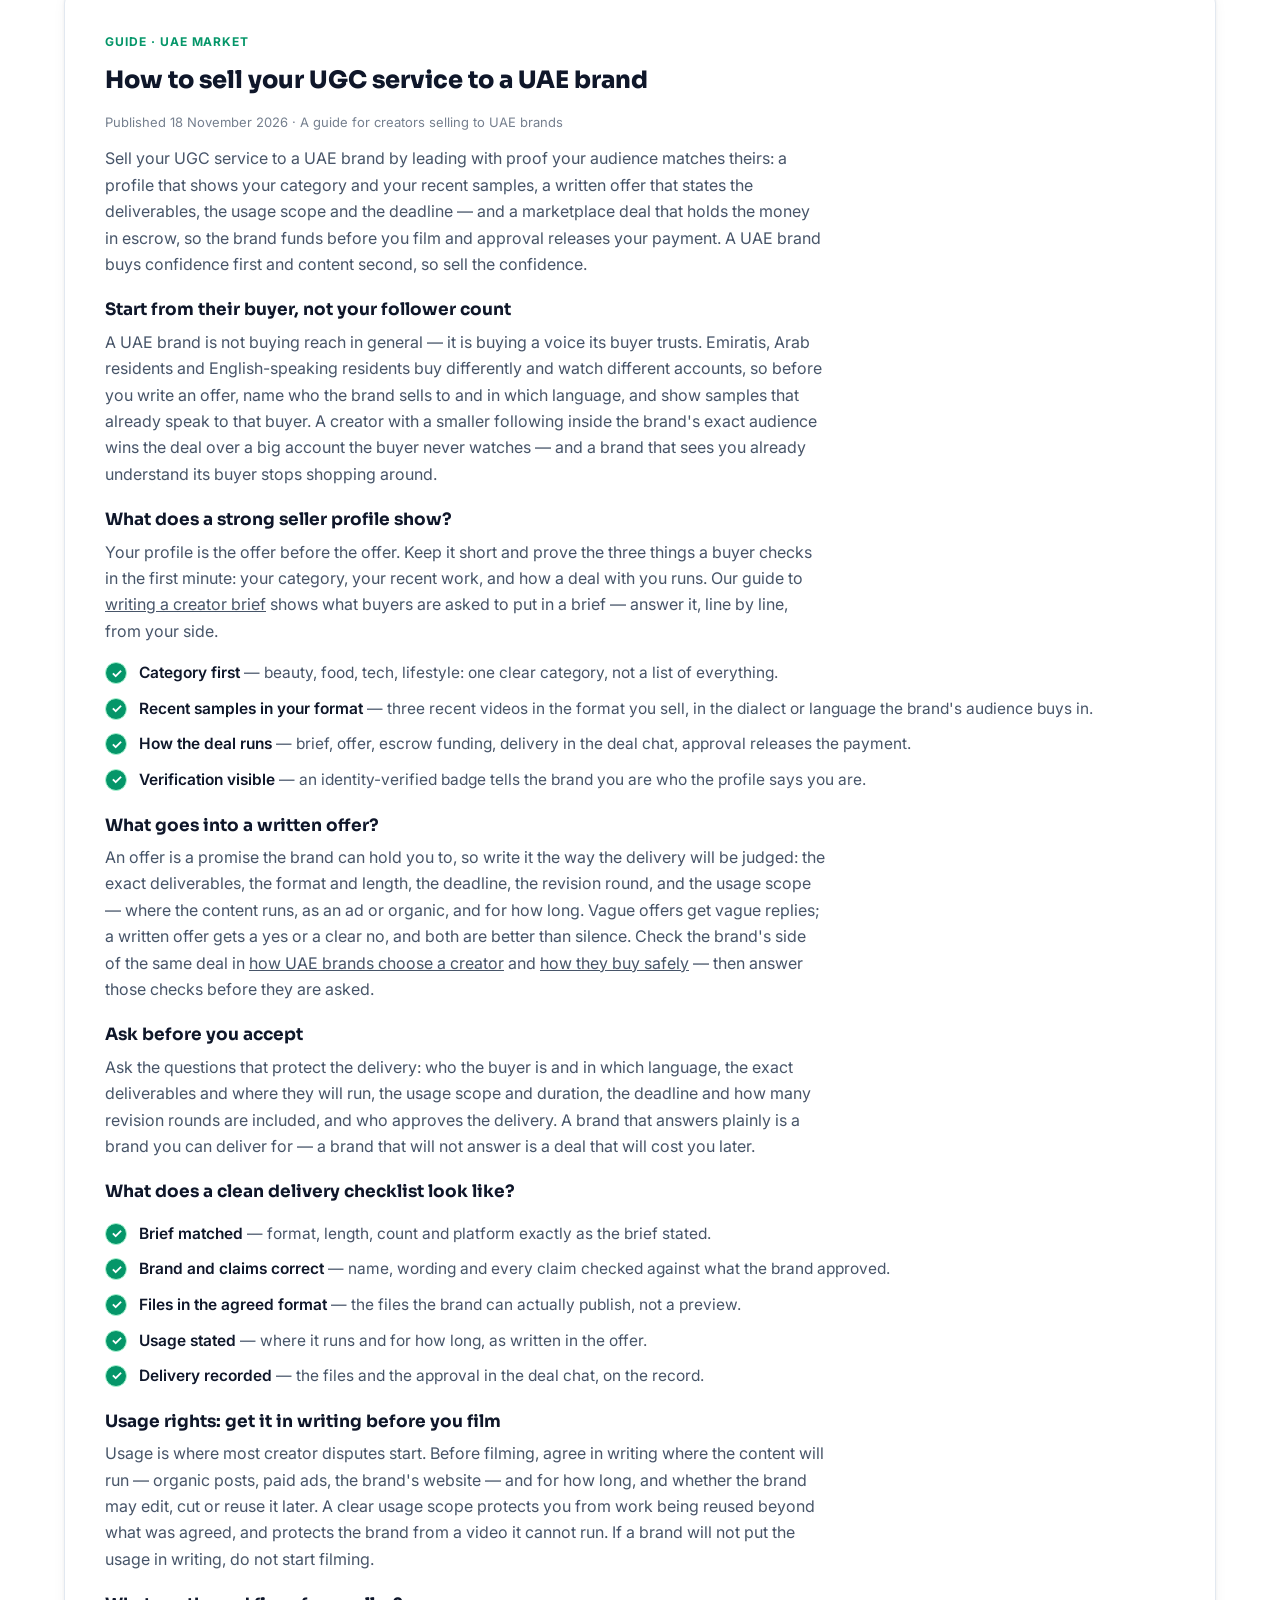
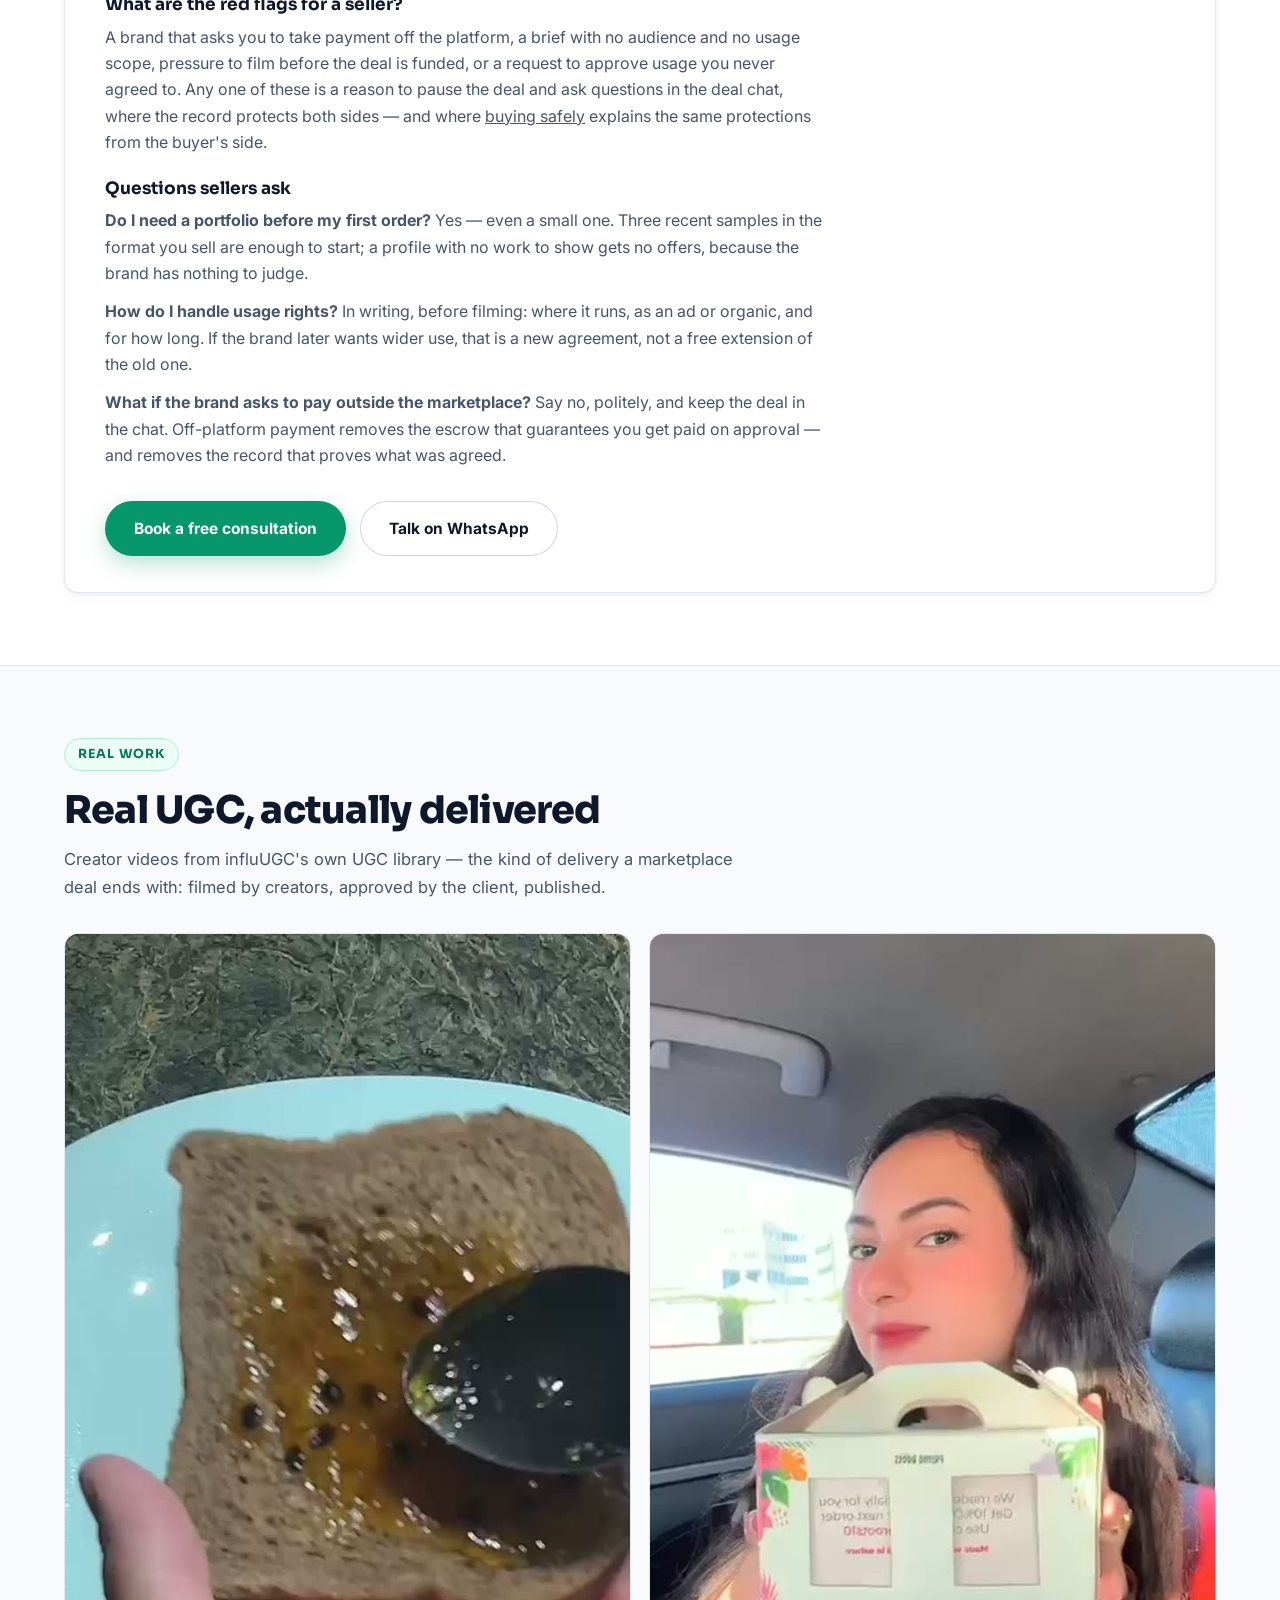
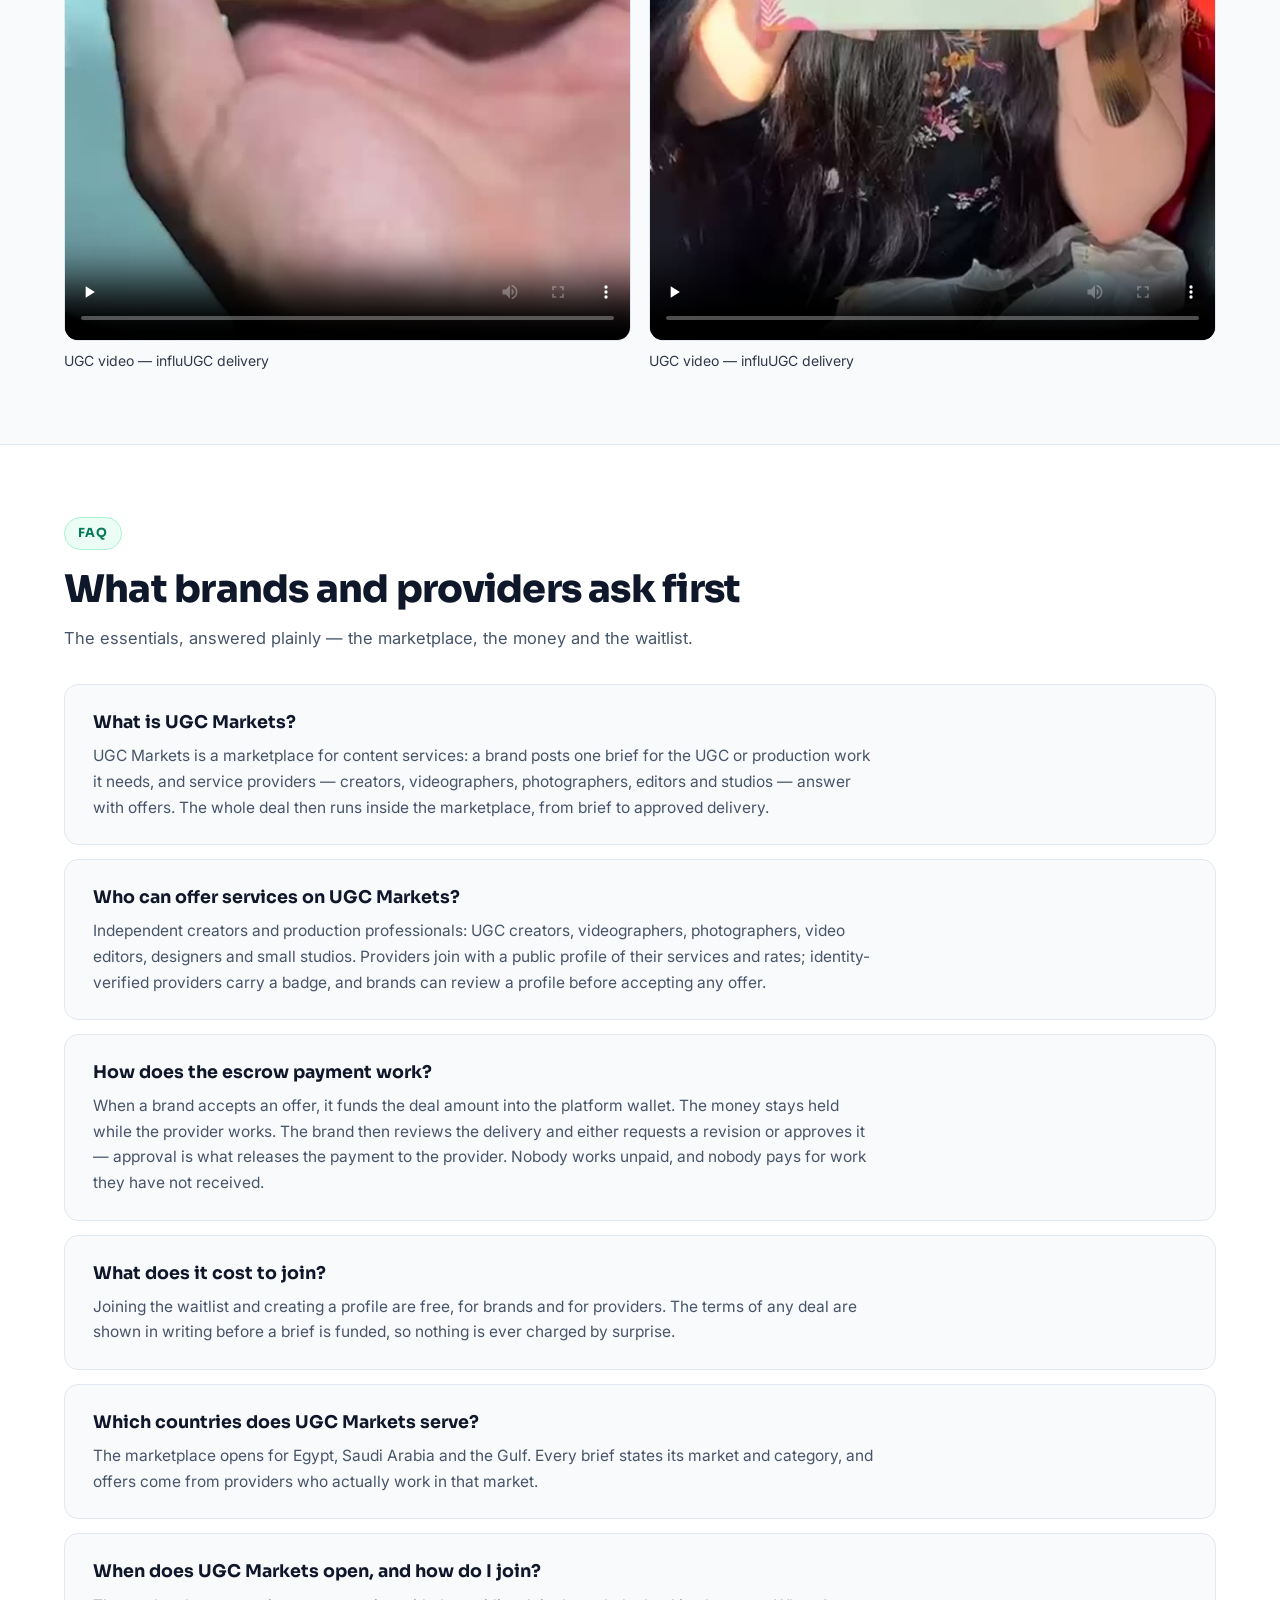
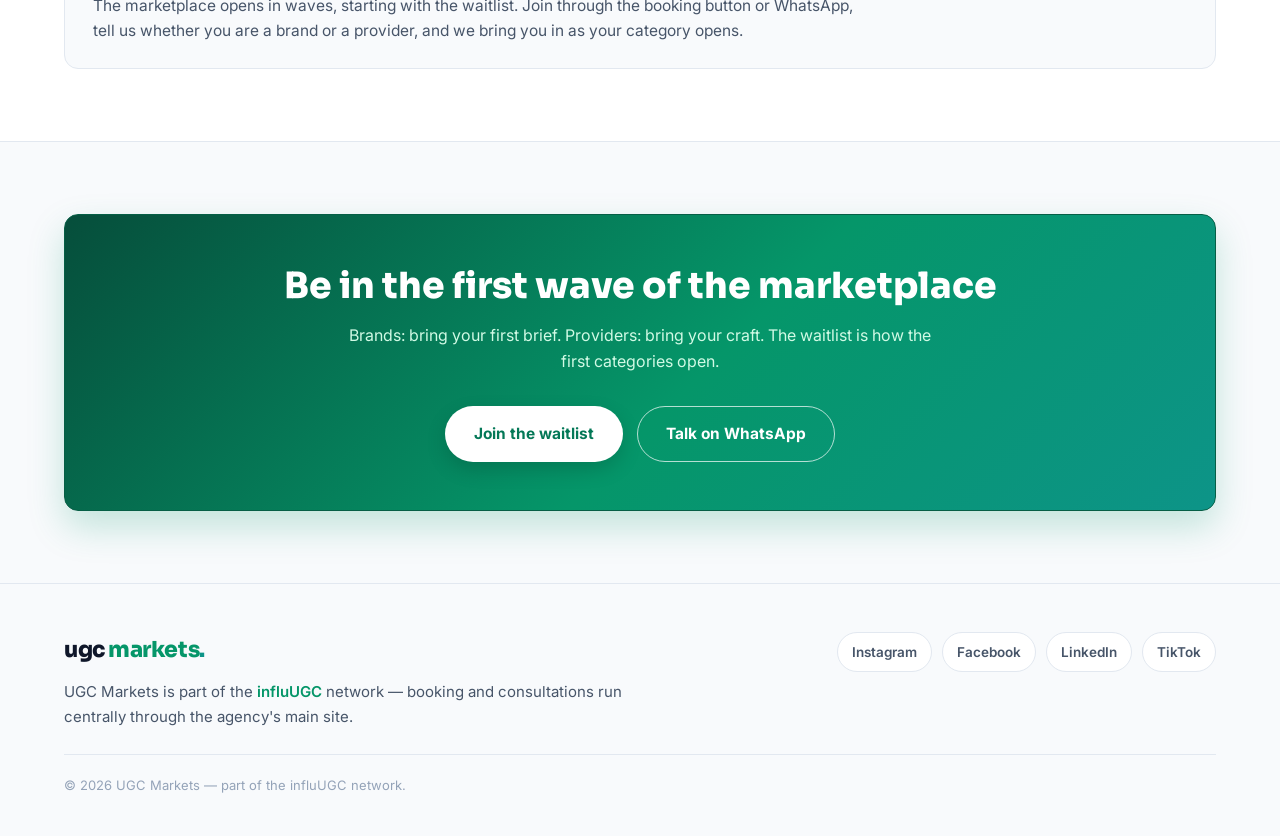
==== commit 9effb5b6: "Add guide: selling your UGC service to a UAE brand (EN+AR) + sitemap/llms Guide 7 #guide-sell-uae, s" ====
--- a/index.html
+++ b/index.html
@@ -305,7 +305,7 @@
     <div class="sec-head">
       <span class="eyebrow">Guides</span>
       <h2>How the marketplace actually works — written down</h2>
-      <p class="lead">Six short guides on the mechanics: how deals flow, why escrow exists, how to brief so the offers you get are worth reading, how Gulf brands book Saudi creators, how UAE brands buy UGC services safely, and how UAE brands choose the right creator before they buy.</p>
+      <p class="lead">Seven short guides on the mechanics: how deals flow, why escrow exists, how to brief so the offers you get are worth reading, how Gulf brands book Saudi creators, how UAE brands buy UGC services safely, how UAE brands choose the right creator before they buy, and how a creator sells their UGC service to a UAE brand.</p>
     </div>
     <div class="guide-cards">
       <a class="g-card panel" href="#guide-marketplaces">
@@ -342,6 +342,12 @@
         <span class="cat">UAE market</span>
         <h3>How to choose a creator for your UAE brand before you buy</h3>
         <p>The creator is the voice your audience hears — check category, dialect, samples and usage before the deal, not after.</p>
+        <span class="read">Read the guide</span>
+      </a>
+      <a class="g-card panel" href="#guide-sell-uae">
+        <span class="cat">UAE market</span>
+        <h3>How to sell your UGC service to a UAE brand</h3>
+        <p>The seller's side of the deal — the offer, the samples and the checks that make a UAE brand say yes.</p>
         <span class="read">Read the guide</span>
       </a>
     </div>
@@ -446,6 +452,46 @@
         <a class="btn btn-ghost" href="https://wa.me/201029979797?utm_source=ugcmarkets&utm_medium=satellite&utm_campaign=network">Talk on WhatsApp</a>
       </div>
     </article>
+    <article class="guide-panel panel" id="guide-sell-uae">
+      <span class="cat">Guide · UAE market</span>
+      <h3>How to sell your UGC service to a UAE brand</h3>
+      <p class="guide-date">Published 18 November 2026 · A guide for creators selling to UAE brands</p>
+      <p>Sell your UGC service to a UAE brand by leading with proof your audience matches theirs: a profile that shows your category and your recent samples, a written offer that states the deliverables, the usage scope and the deadline — and a marketplace deal that holds the money in escrow, so the brand funds before you film and approval releases your payment. A UAE brand buys confidence first and content second, so sell the confidence.</p>
+      <h4>Start from their buyer, not your follower count</h4>
+      <p>A UAE brand is not buying reach in general — it is buying a voice its buyer trusts. Emiratis, Arab residents and English-speaking residents buy differently and watch different accounts, so before you write an offer, name who the brand sells to and in which language, and show samples that already speak to that buyer. A creator with a smaller following inside the brand's exact audience wins the deal over a big account the buyer never watches — and a brand that sees you already understand its buyer stops shopping around.</p>
+      <h4>What does a strong seller profile show?</h4>
+      <p>Your profile is the offer before the offer. Keep it short and prove the three things a buyer checks in the first minute: your category, your recent work, and how a deal with you runs. Our guide to <a href="#guide-brief">writing a creator brief</a> shows what buyers are asked to put in a brief — answer it, line by line, from your side.</p>
+      <ul>
+        <li><span class="tick">✓</span><span><b>Category first</b> — beauty, food, tech, lifestyle: one clear category, not a list of everything.</span></li>
+        <li><span class="tick">✓</span><span><b>Recent samples in your format</b> — three recent videos in the format you sell, in the dialect or language the brand's audience buys in.</span></li>
+        <li><span class="tick">✓</span><span><b>How the deal runs</b> — brief, offer, escrow funding, delivery in the deal chat, approval releases the payment.</span></li>
+        <li><span class="tick">✓</span><span><b>Verification visible</b> — an identity-verified badge tells the brand you are who the profile says you are.</span></li>
+      </ul>
+      <h4>What goes into a written offer?</h4>
+      <p>An offer is a promise the brand can hold you to, so write it the way the delivery will be judged: the exact deliverables, the format and length, the deadline, the revision round, and the usage scope — where the content runs, as an ad or organic, and for how long. Vague offers get vague replies; a written offer gets a yes or a clear no, and both are better than silence. Check the brand's side of the same deal in <a href="#guide-choose-creator-uae">how UAE brands choose a creator</a> and <a href="#guide-buy-safely">how they buy safely</a> — then answer those checks before they are asked.</p>
+      <h4>Ask before you accept</h4>
+      <p>Ask the questions that protect the delivery: who the buyer is and in which language, the exact deliverables and where they will run, the usage scope and duration, the deadline and how many revision rounds are included, and who approves the delivery. A brand that answers plainly is a brand you can deliver for — a brand that will not answer is a deal that will cost you later.</p>
+      <h4>What does a clean delivery checklist look like?</h4>
+      <ul>
+        <li><span class="tick">✓</span><span><b>Brief matched</b> — format, length, count and platform exactly as the brief stated.</span></li>
+        <li><span class="tick">✓</span><span><b>Brand and claims correct</b> — name, wording and every claim checked against what the brand approved.</span></li>
+        <li><span class="tick">✓</span><span><b>Files in the agreed format</b> — the files the brand can actually publish, not a preview.</span></li>
+        <li><span class="tick">✓</span><span><b>Usage stated</b> — where it runs and for how long, as written in the offer.</span></li>
+        <li><span class="tick">✓</span><span><b>Delivery recorded</b> — the files and the approval in the deal chat, on the record.</span></li>
+      </ul>
+      <h4>Usage rights: get it in writing before you film</h4>
+      <p>Usage is where most creator disputes start. Before filming, agree in writing where the content will run — organic posts, paid ads, the brand's website — and for how long, and whether the brand may edit, cut or reuse it later. A clear usage scope protects you from work being reused beyond what was agreed, and protects the brand from a video it cannot run. If a brand will not put the usage in writing, do not start filming.</p>
+      <h4>What are the red flags for a seller?</h4>
+      <p>A brand that asks you to take payment off the platform, a brief with no audience and no usage scope, pressure to film before the deal is funded, or a request to approve usage you never agreed to. Any one of these is a reason to pause the deal and ask questions in the deal chat, where the record protects both sides — and where <a href="#guide-buy-safely">buying safely</a> explains the same protections from the buyer's side.</p>
+      <h4>Questions sellers ask</h4>
+      <p><b>Do I need a portfolio before my first order?</b> Yes — even a small one. Three recent samples in the format you sell are enough to start; a profile with no work to show gets no offers, because the brand has nothing to judge.</p>
+      <p><b>How do I handle usage rights?</b> In writing, before filming: where it runs, as an ad or organic, and for how long. If the brand later wants wider use, that is a new agreement, not a free extension of the old one.</p>
+      <p><b>What if the brand asks to pay outside the marketplace?</b> Say no, politely, and keep the deal in the chat. Off-platform payment removes the escrow that guarantees you get paid on approval — and removes the record that proves what was agreed.</p>
+      <div class="cta-row">
+        <a class="btn btn-lime" href="https://www.influugc.com/book?utm_source=ugcmarkets&utm_medium=satellite&utm_campaign=network">Book a free consultation</a>
+        <a class="btn btn-ghost" href="https://wa.me/201029979797?utm_source=ugcmarkets&utm_medium=satellite&utm_campaign=network">Talk on WhatsApp</a>
+      </div>
+    </article>
   </div>
 </section>
 
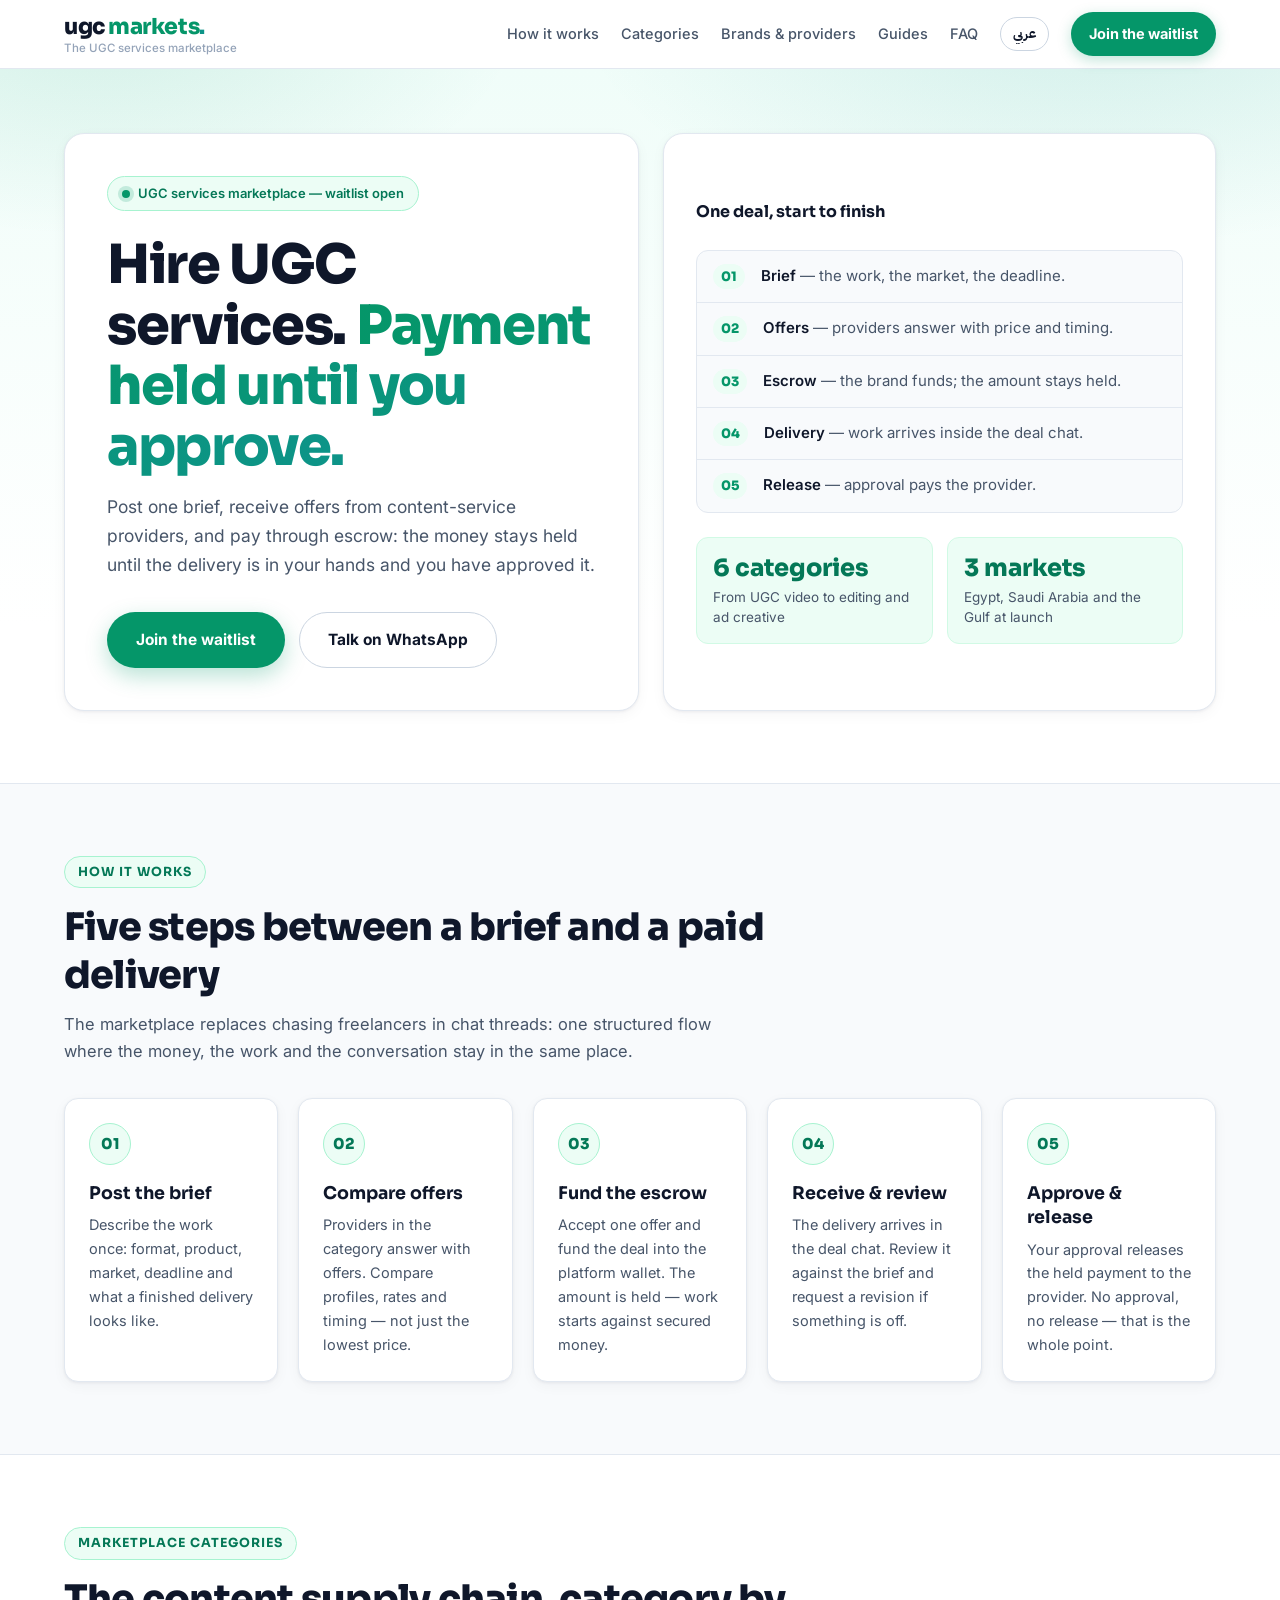
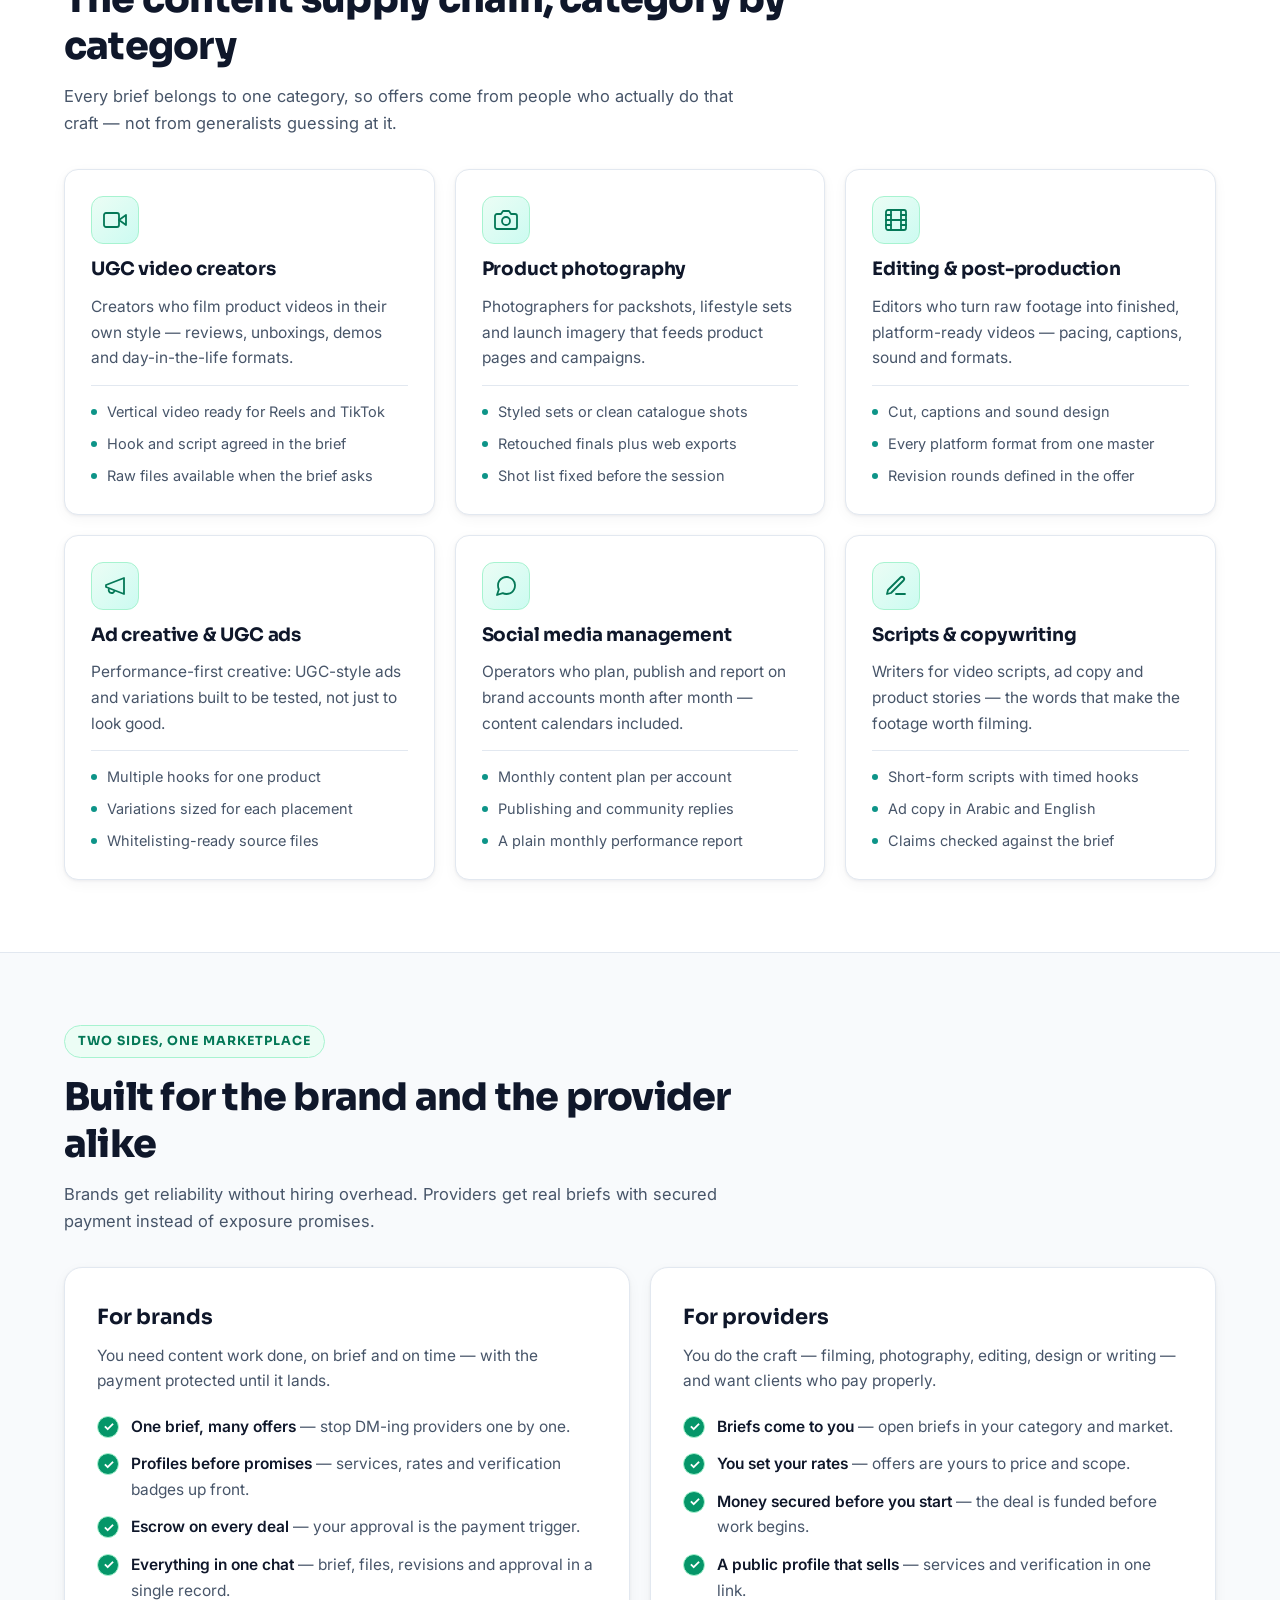
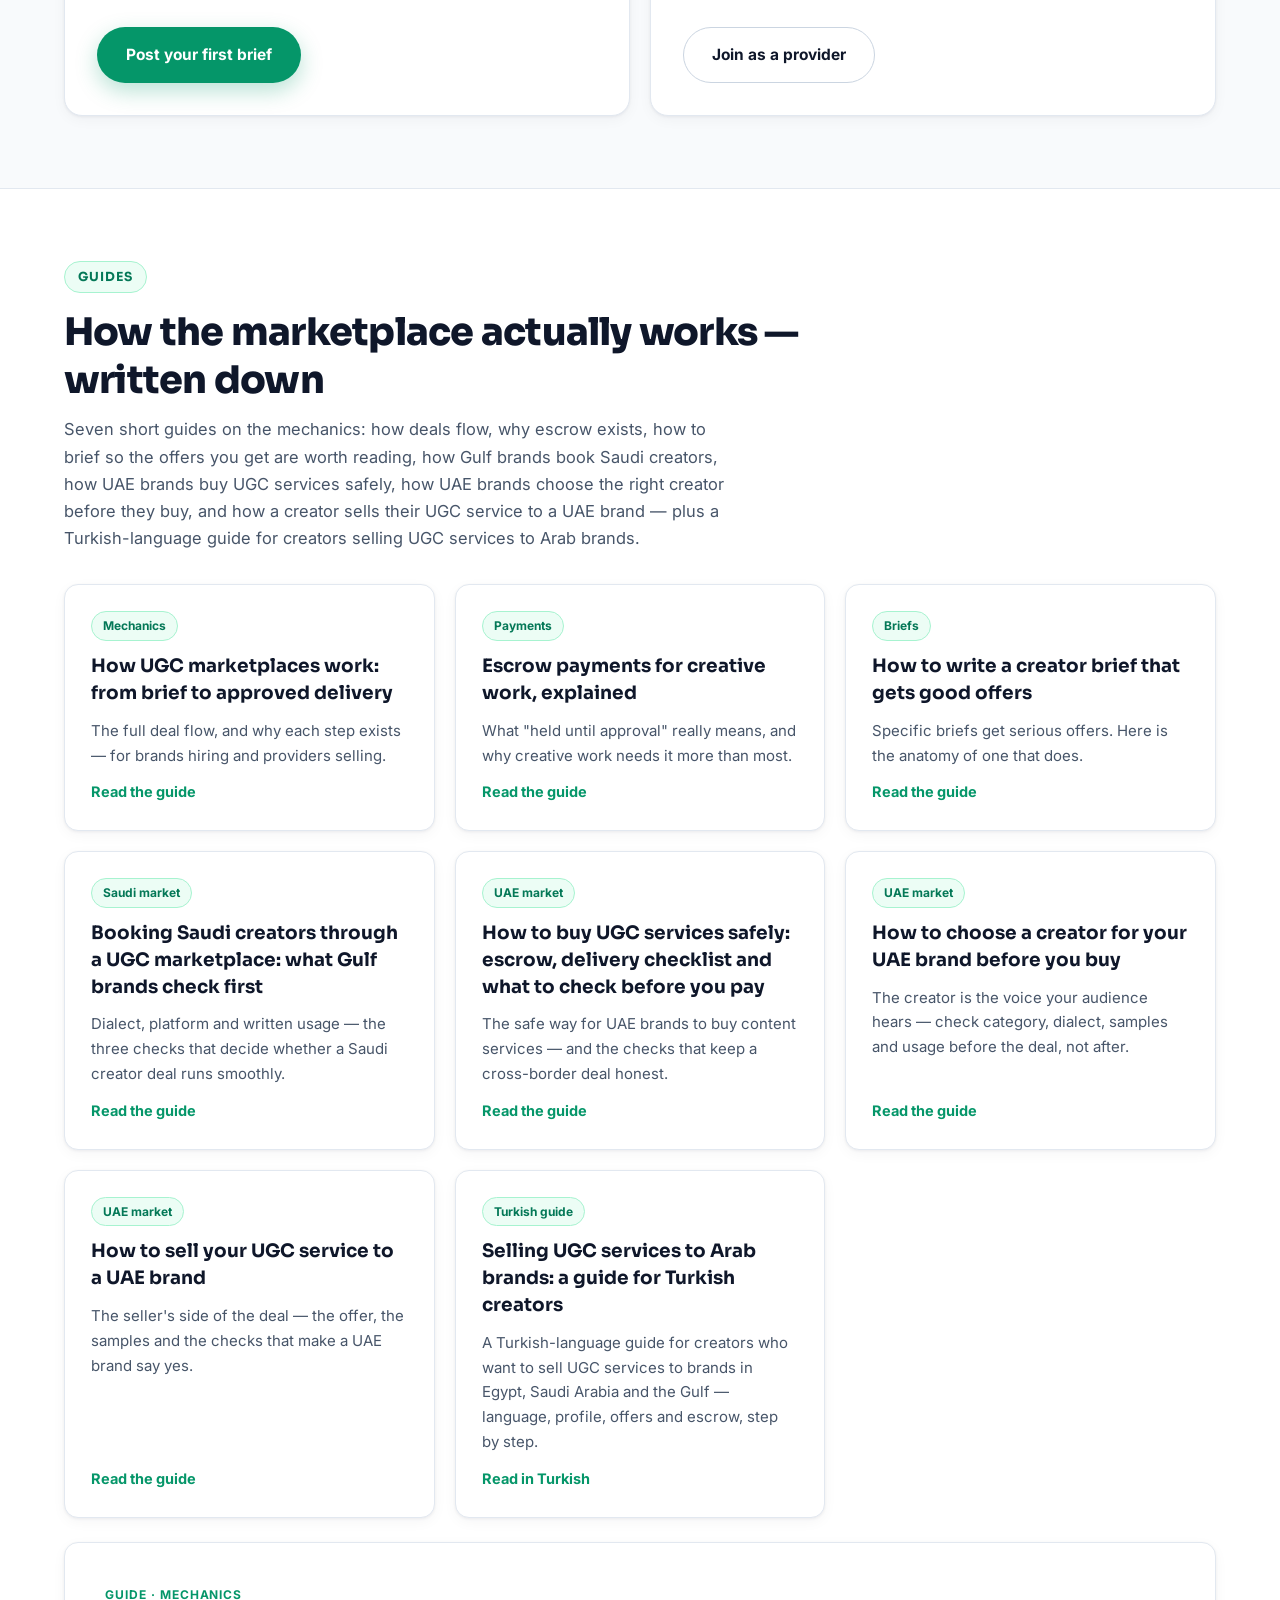
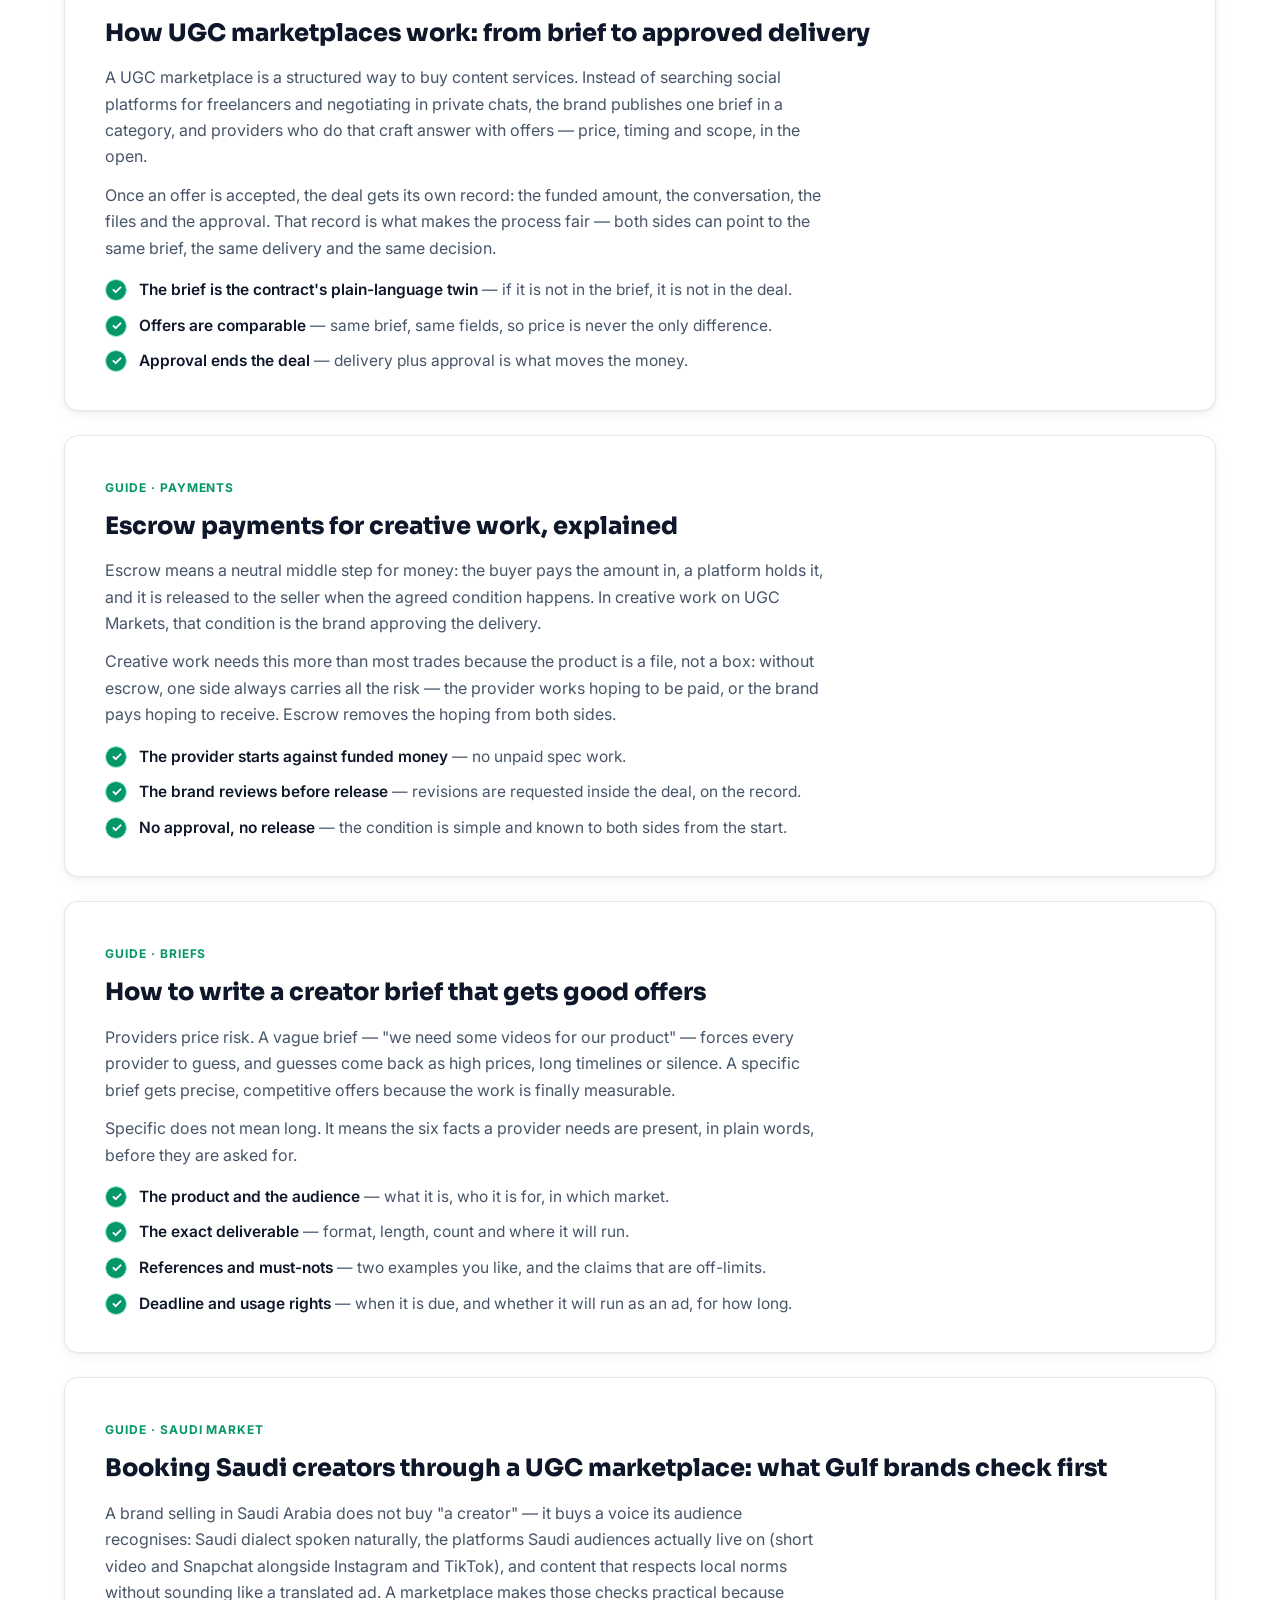
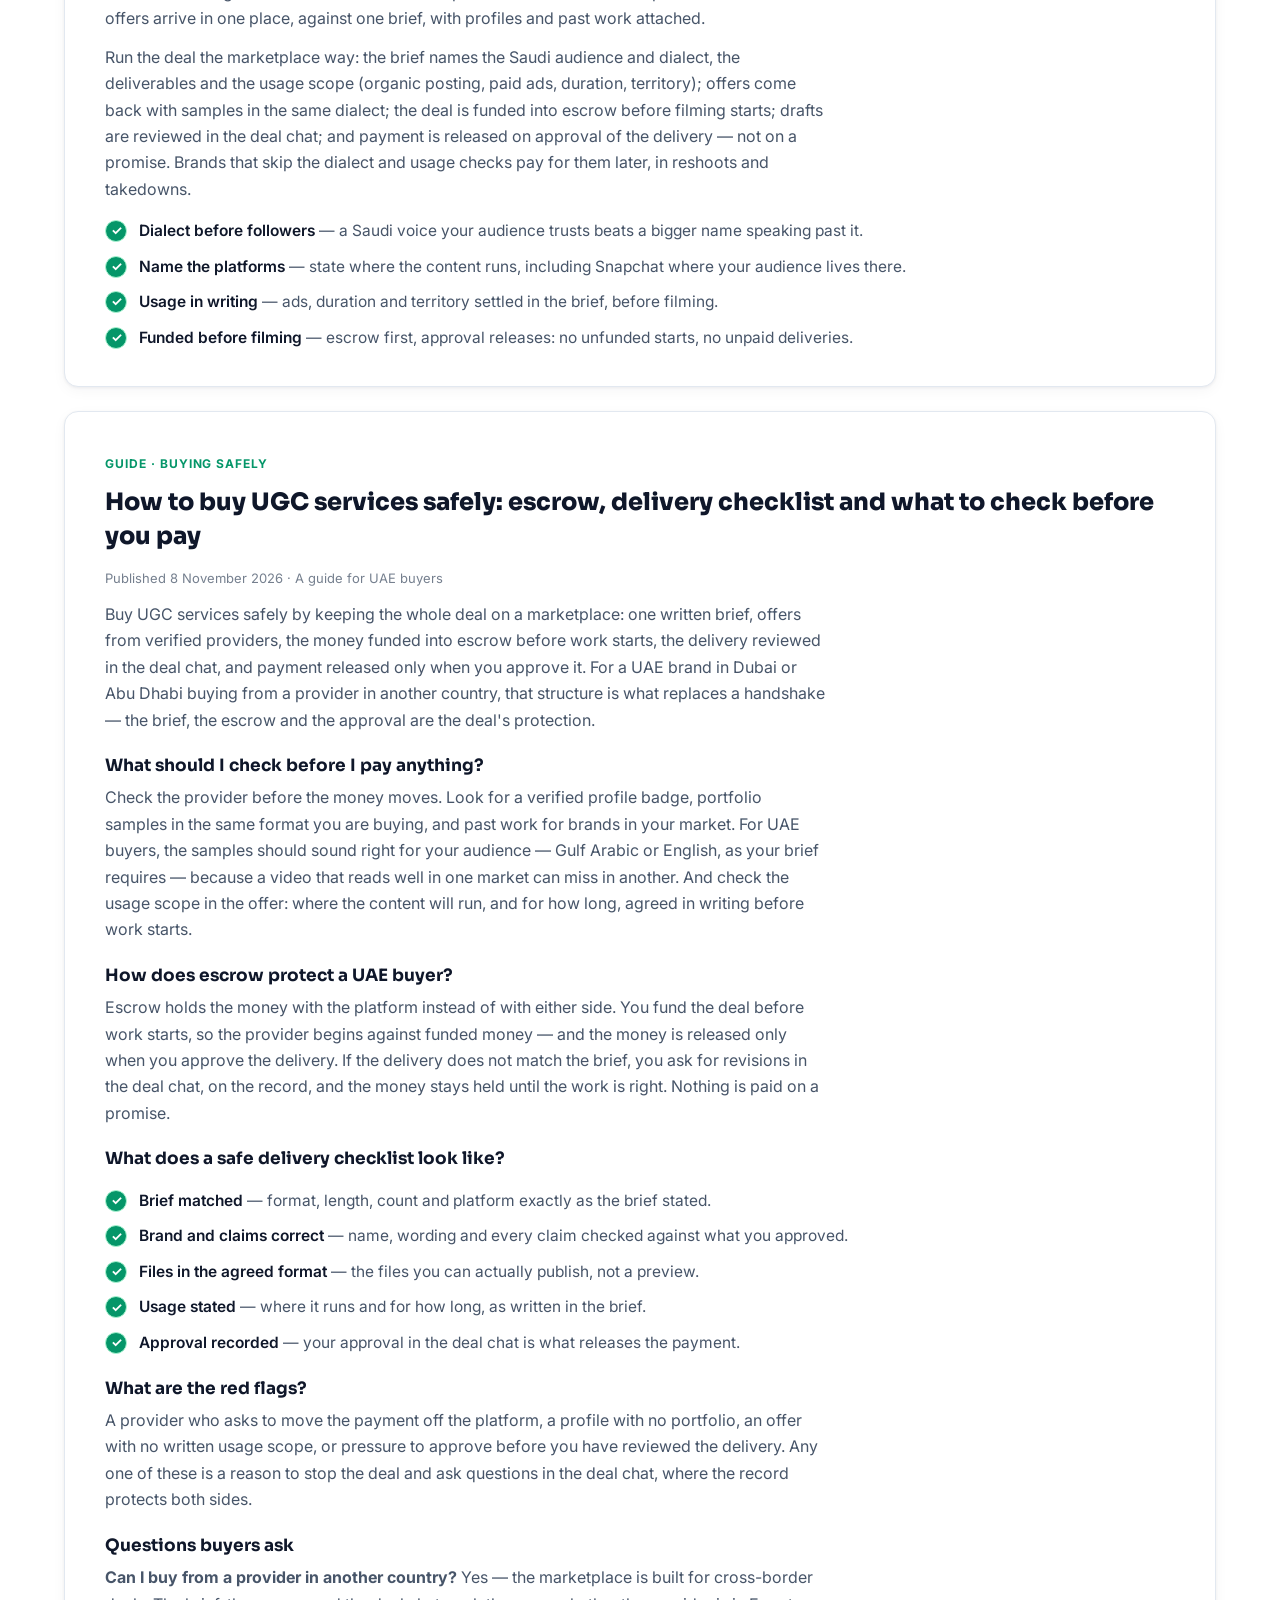
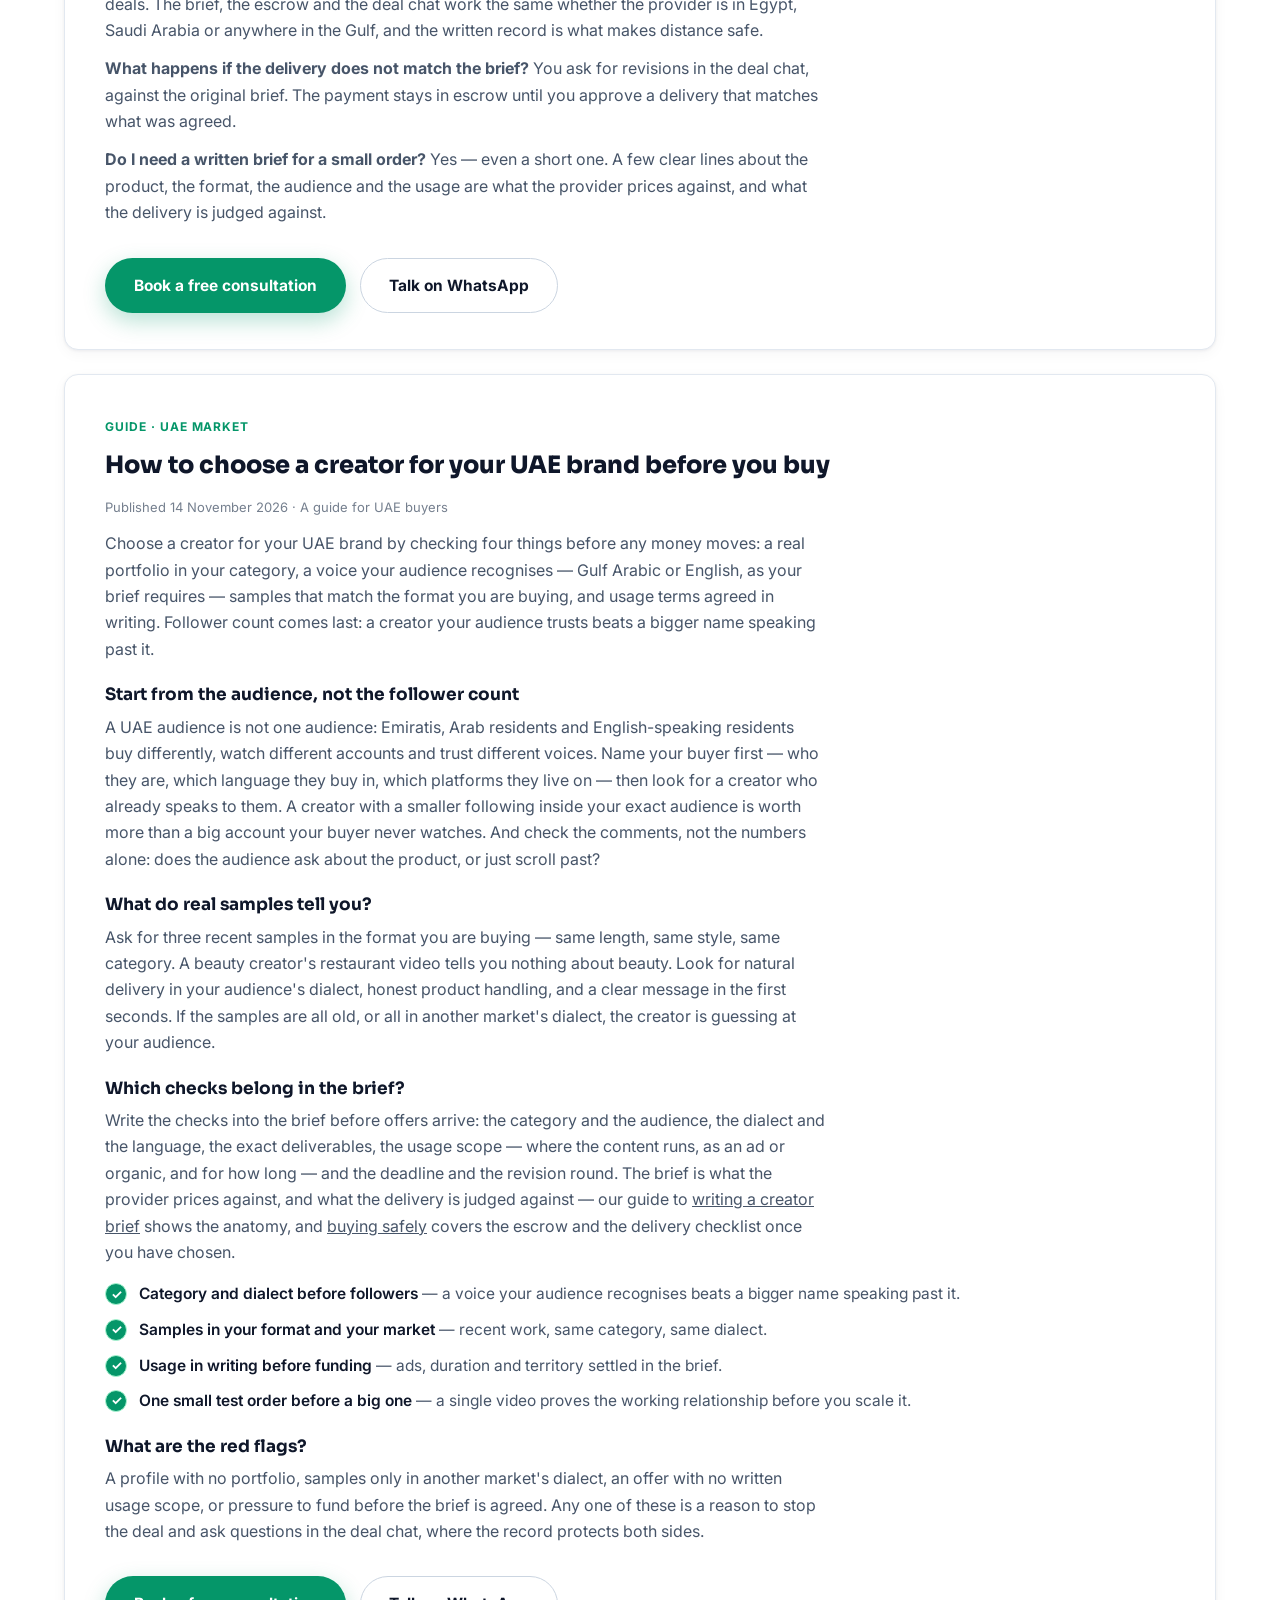
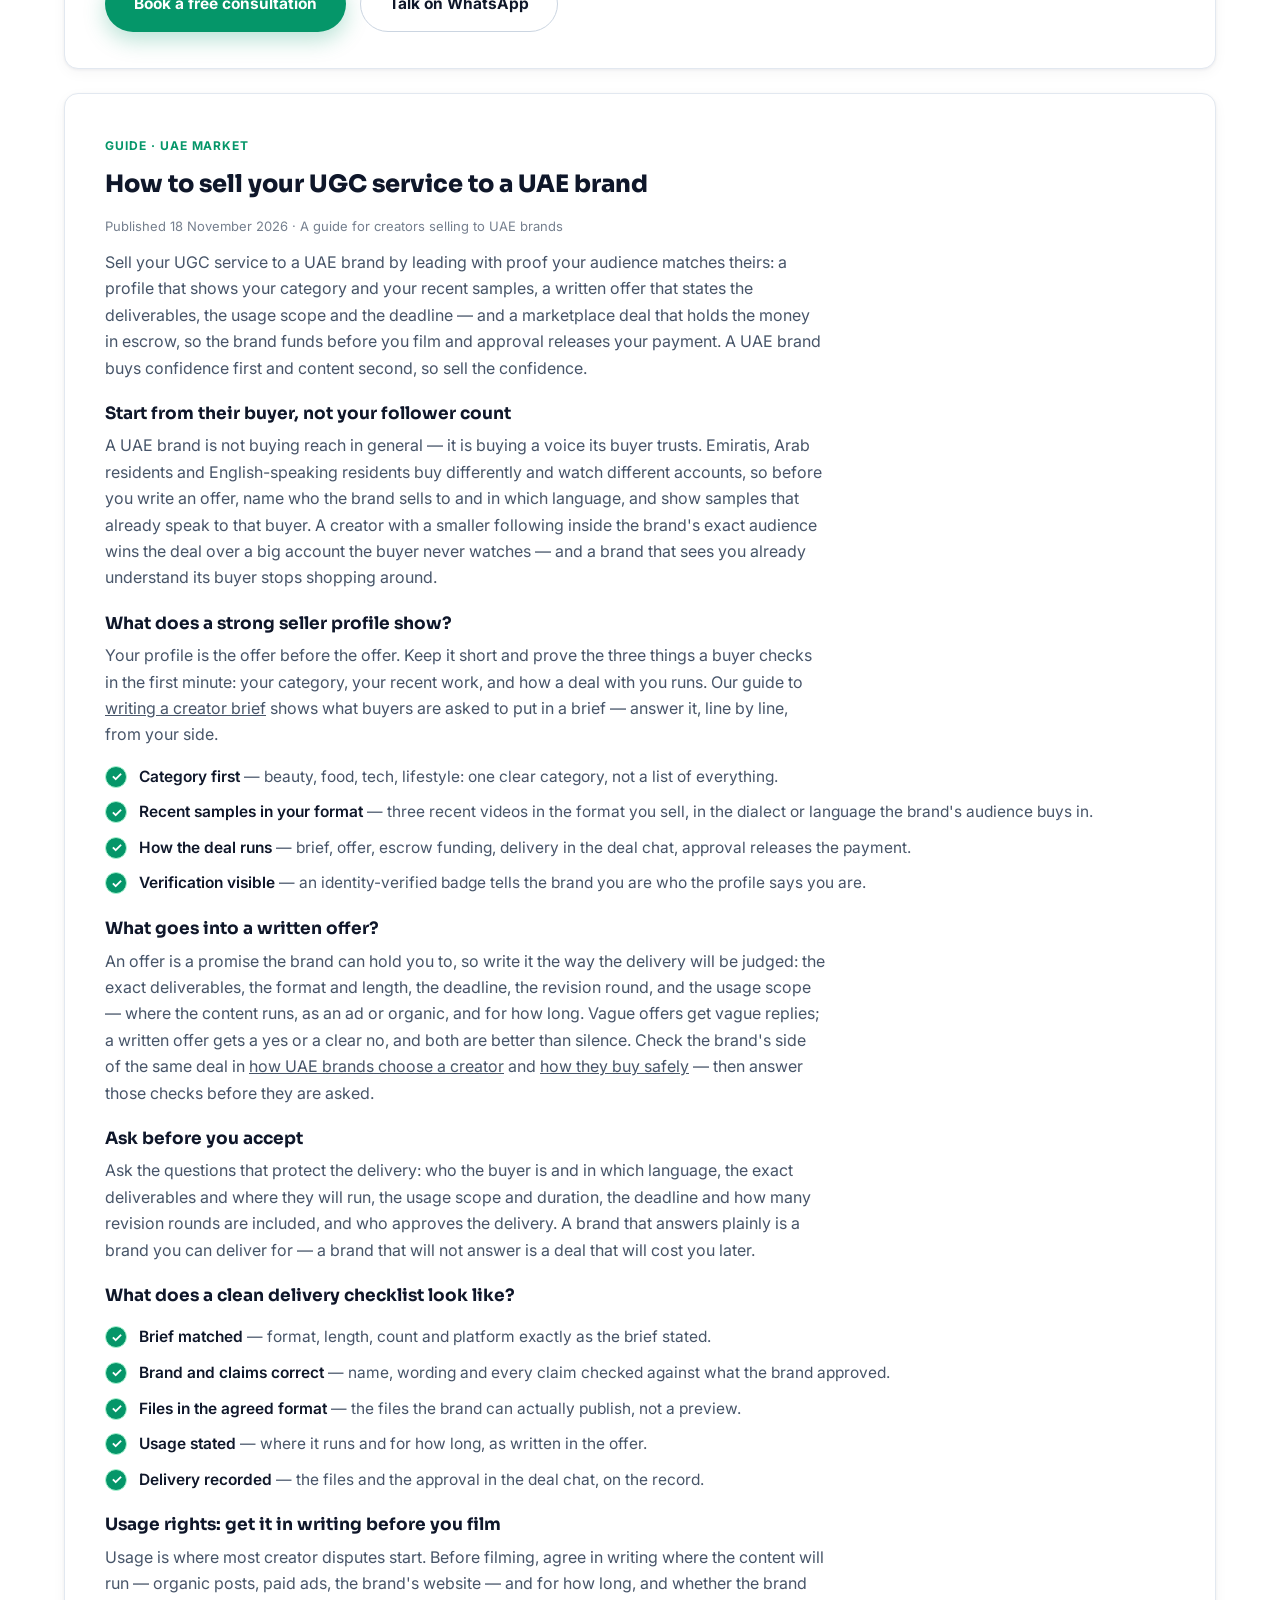
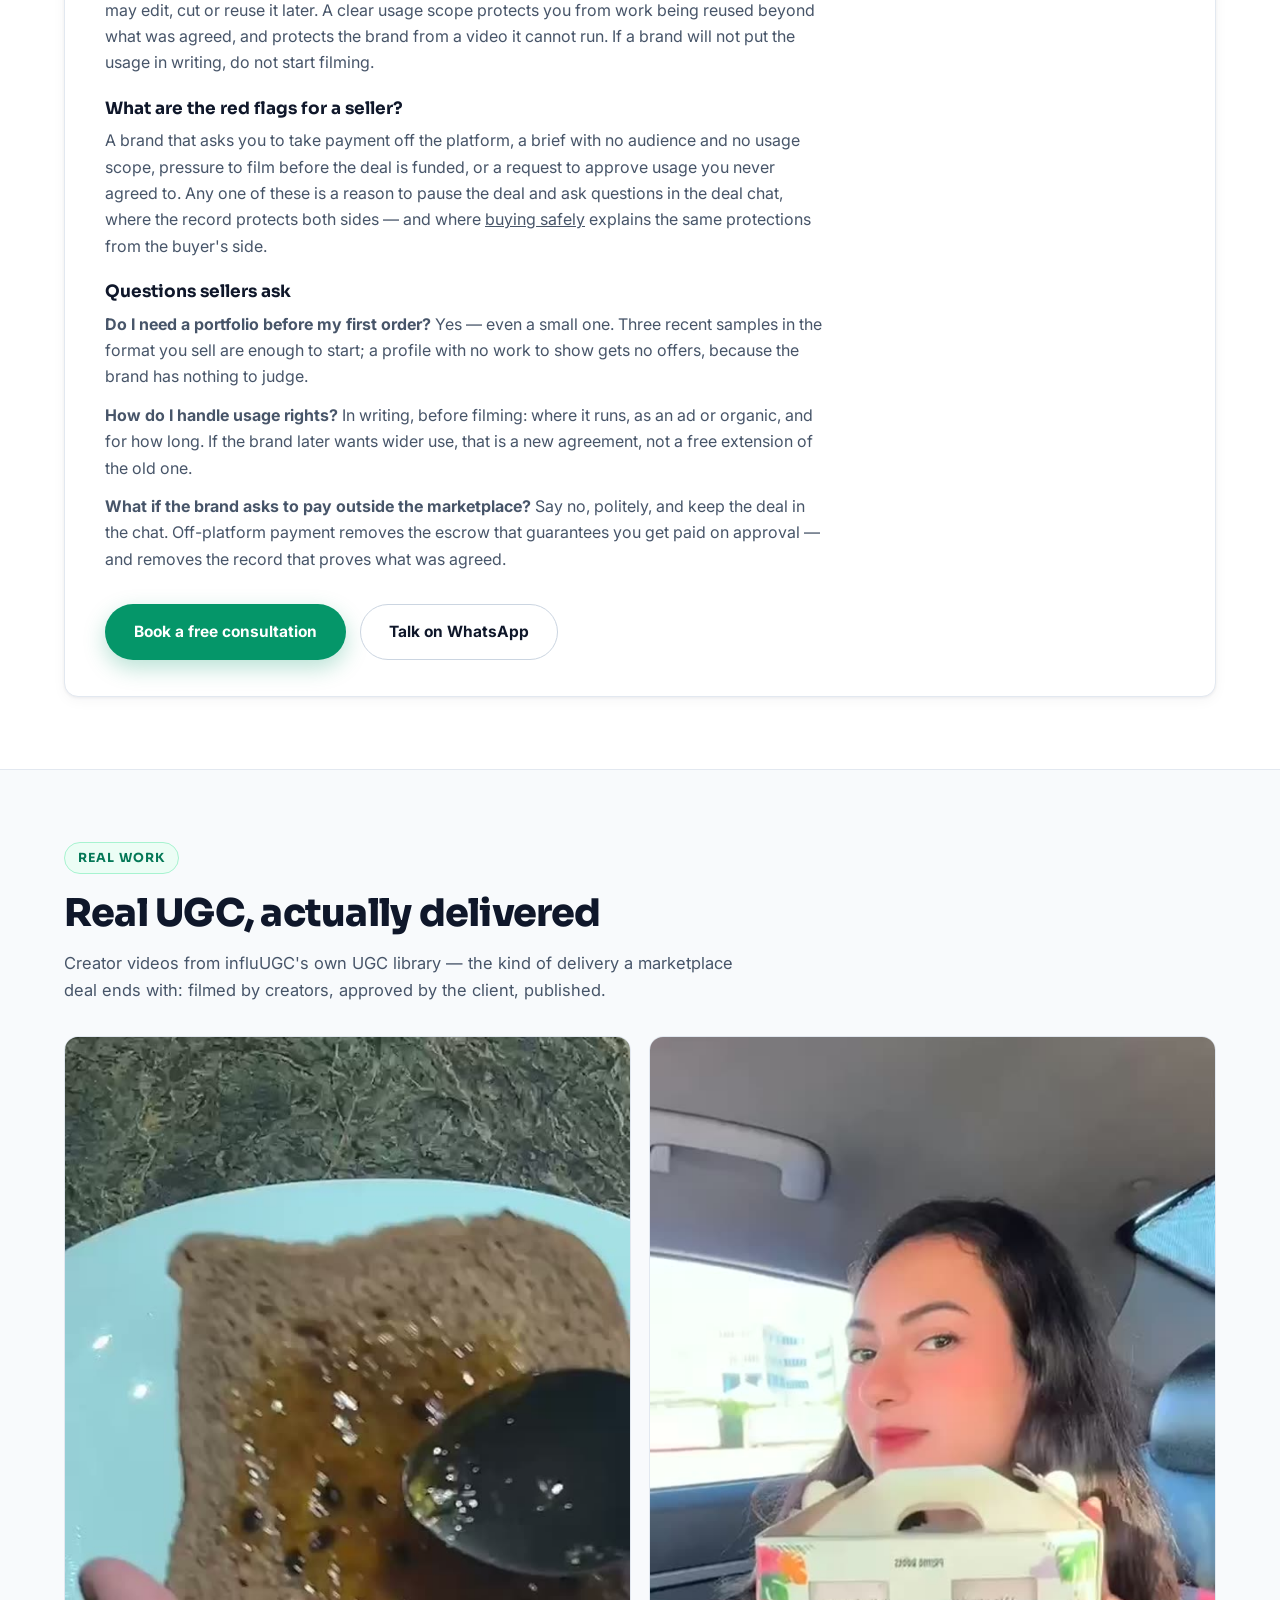
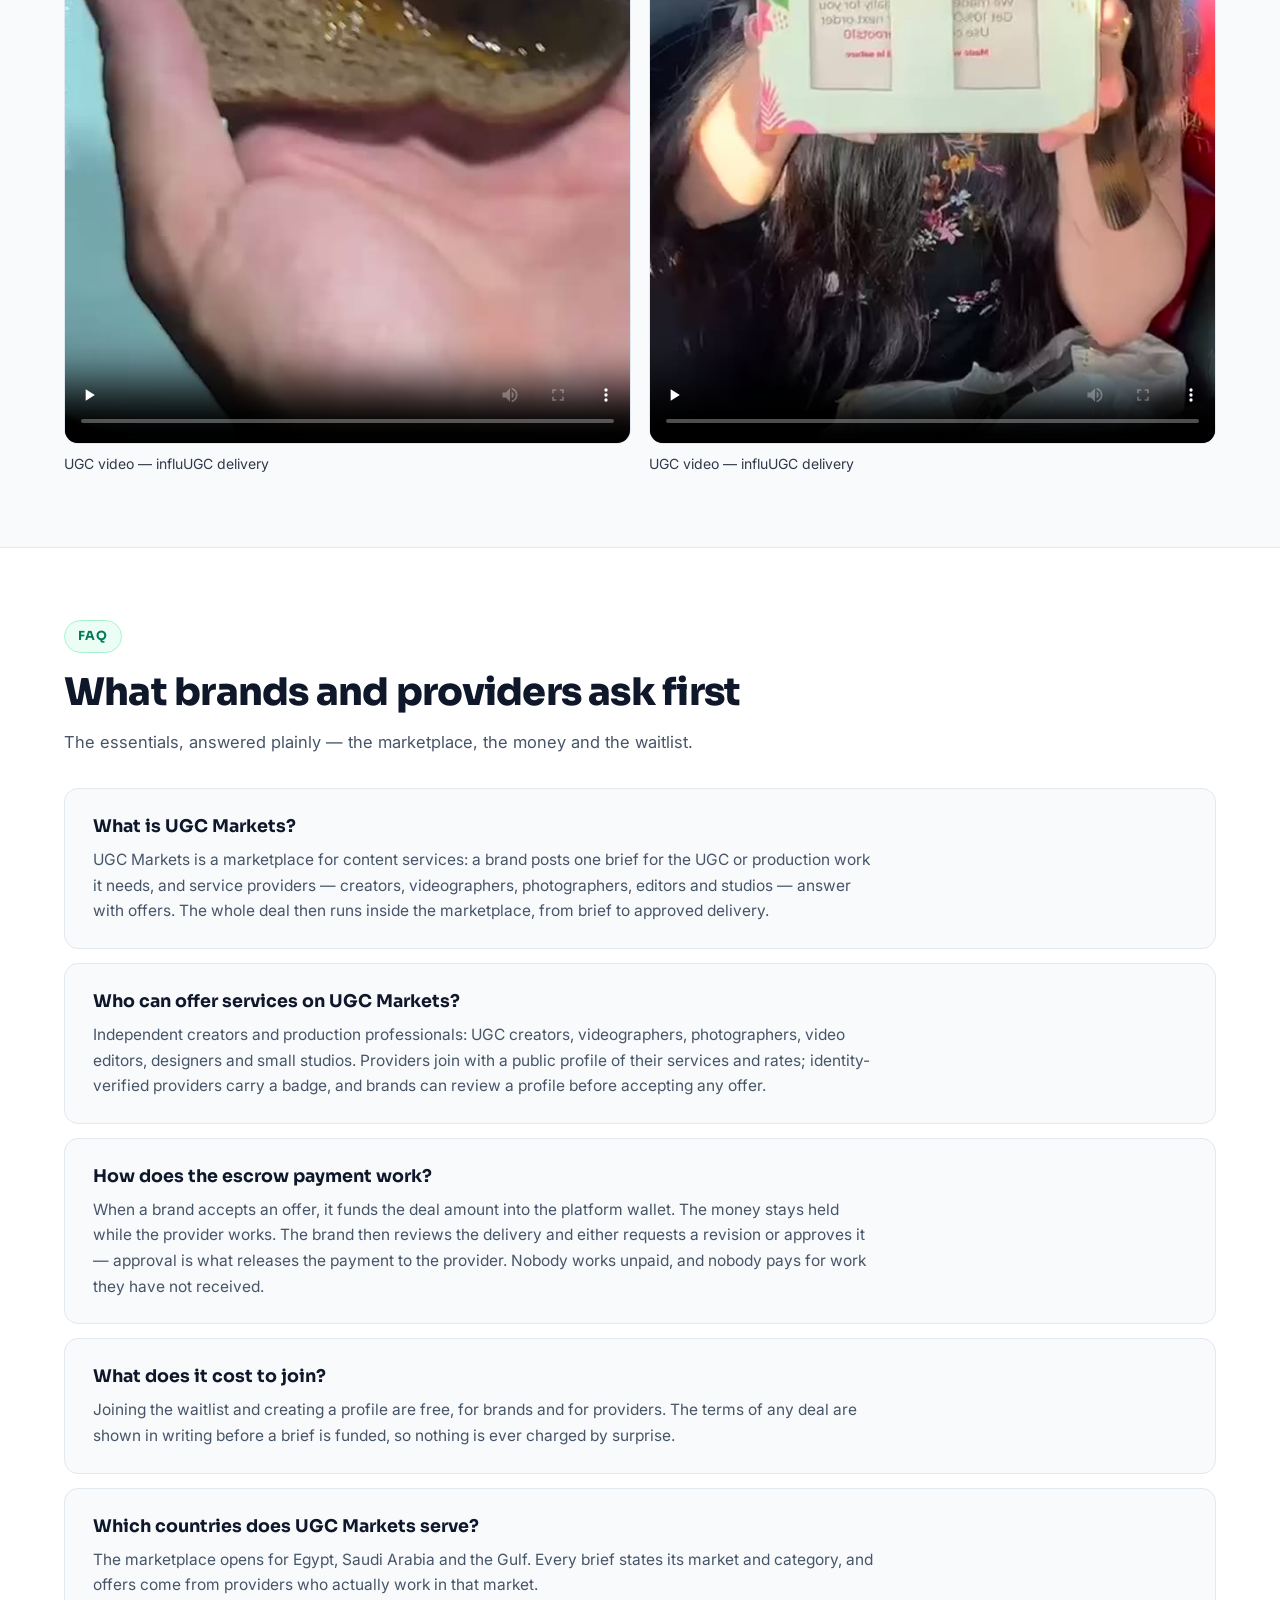
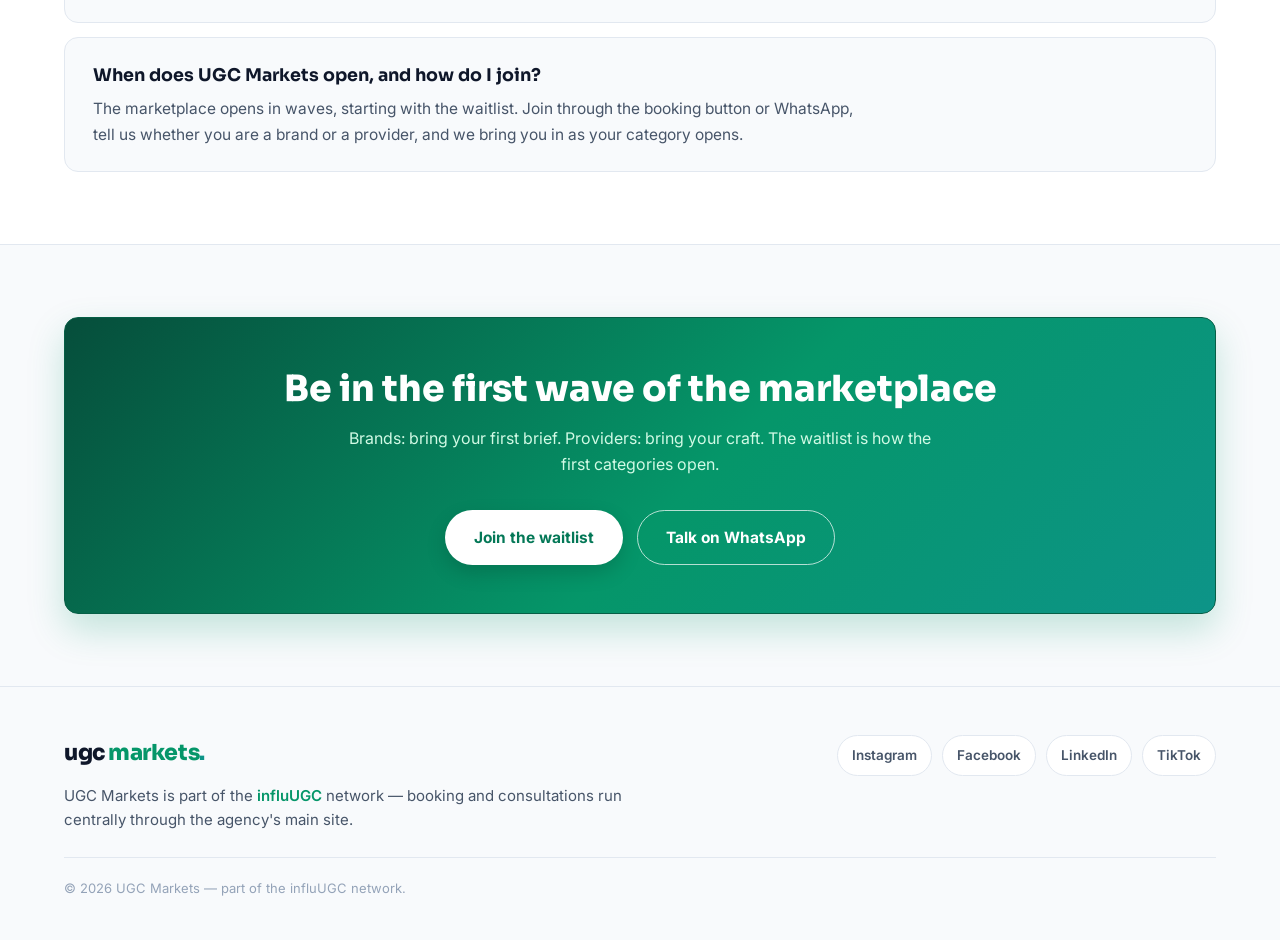
==== commit 644981b7: "Add Turkish guide: selling UGC services to Arab brands (tr.html) + teaser cards on EN/AR homepages +" ====
--- a/index.html
+++ b/index.html
@@ -305,7 +305,7 @@
     <div class="sec-head">
       <span class="eyebrow">Guides</span>
       <h2>How the marketplace actually works — written down</h2>
-      <p class="lead">Seven short guides on the mechanics: how deals flow, why escrow exists, how to brief so the offers you get are worth reading, how Gulf brands book Saudi creators, how UAE brands buy UGC services safely, how UAE brands choose the right creator before they buy, and how a creator sells their UGC service to a UAE brand.</p>
+      <p class="lead">Seven short guides on the mechanics: how deals flow, why escrow exists, how to brief so the offers you get are worth reading, how Gulf brands book Saudi creators, how UAE brands buy UGC services safely, how UAE brands choose the right creator before they buy, and how a creator sells their UGC service to a UAE brand — plus a Turkish-language guide for creators selling UGC services to Arab brands.</p>
     </div>
     <div class="guide-cards">
       <a class="g-card panel" href="#guide-marketplaces">
@@ -349,6 +349,12 @@
         <h3>How to sell your UGC service to a UAE brand</h3>
         <p>The seller's side of the deal — the offer, the samples and the checks that make a UAE brand say yes.</p>
         <span class="read">Read the guide</span>
+      </a>
+      <a class="g-card panel" href="/tr.html" hreflang="tr">
+        <span class="cat">Turkish guide</span>
+        <h3>Selling UGC services to Arab brands: a guide for Turkish creators</h3>
+        <p>A Turkish-language guide for creators who want to sell UGC services to brands in Egypt, Saudi Arabia and the Gulf — language, profile, offers and escrow, step by step.</p>
+        <span class="read">Read in Turkish</span>
       </a>
     </div>
 
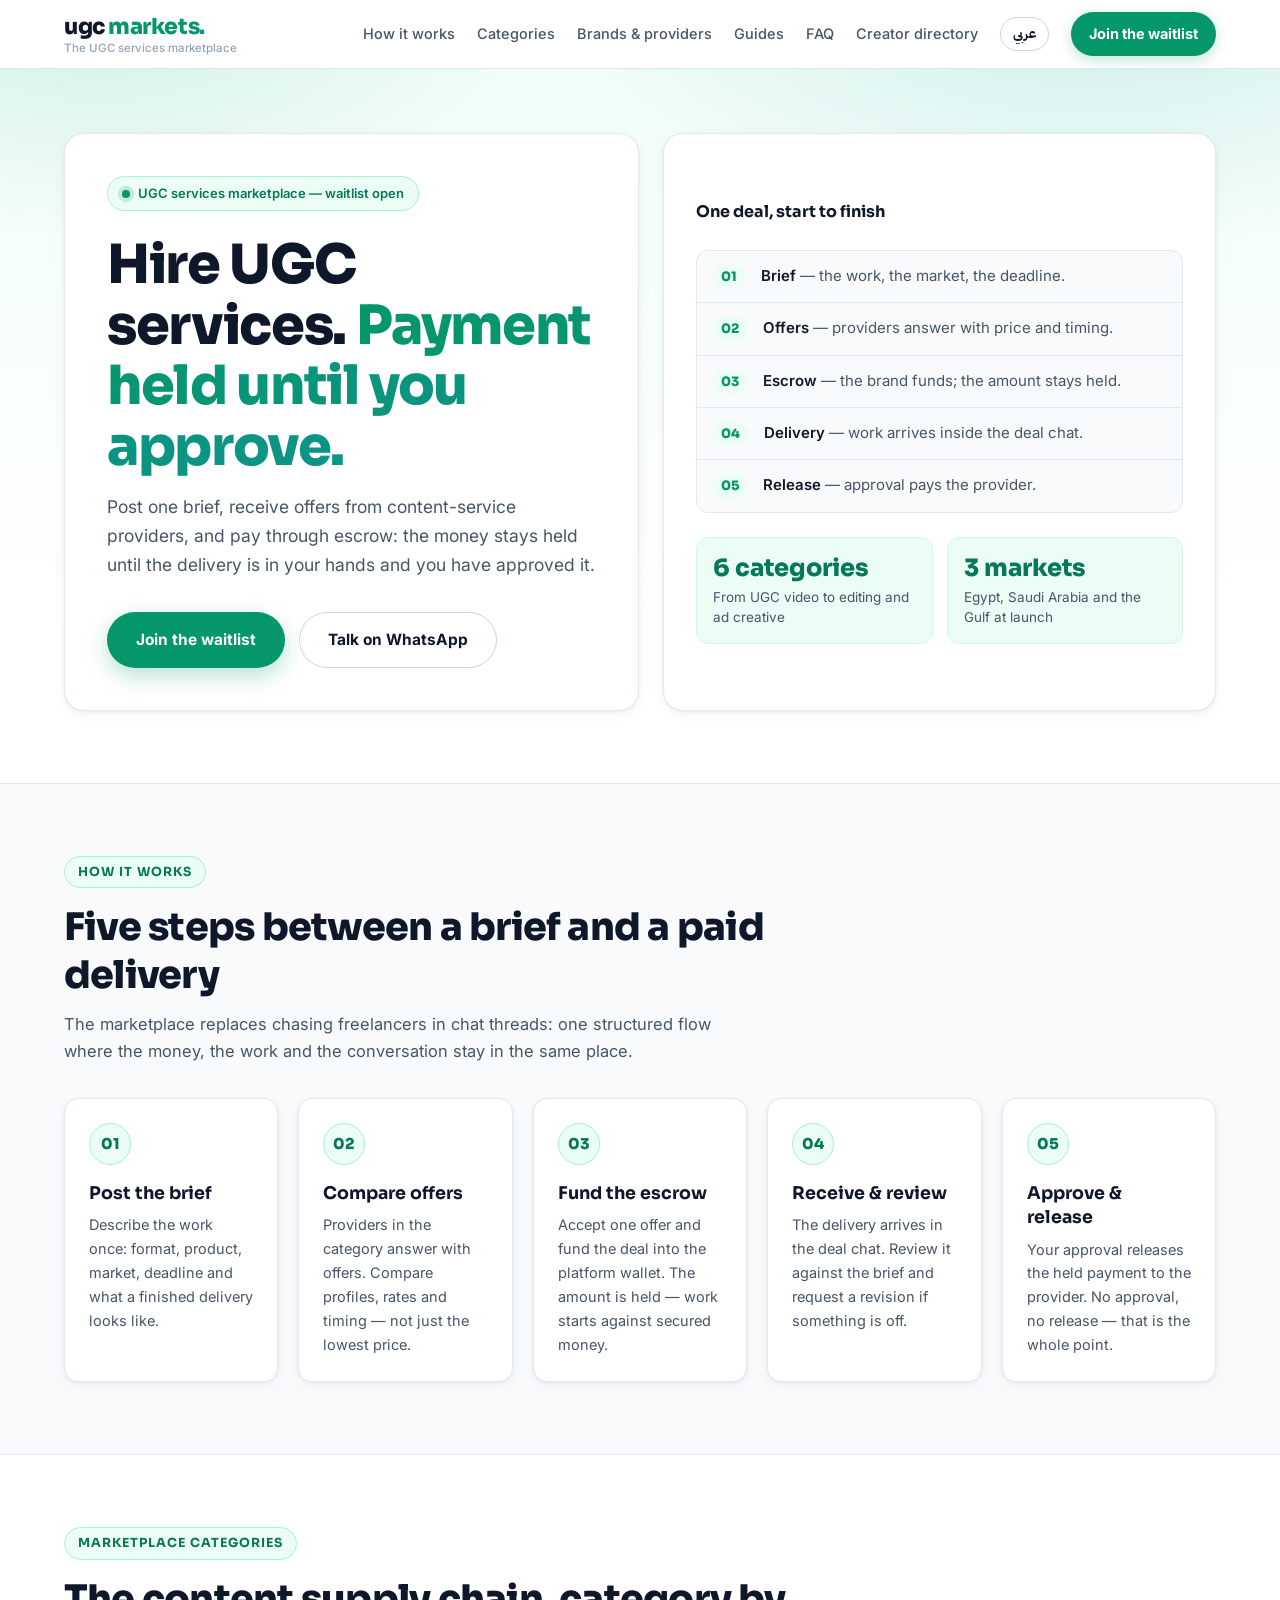
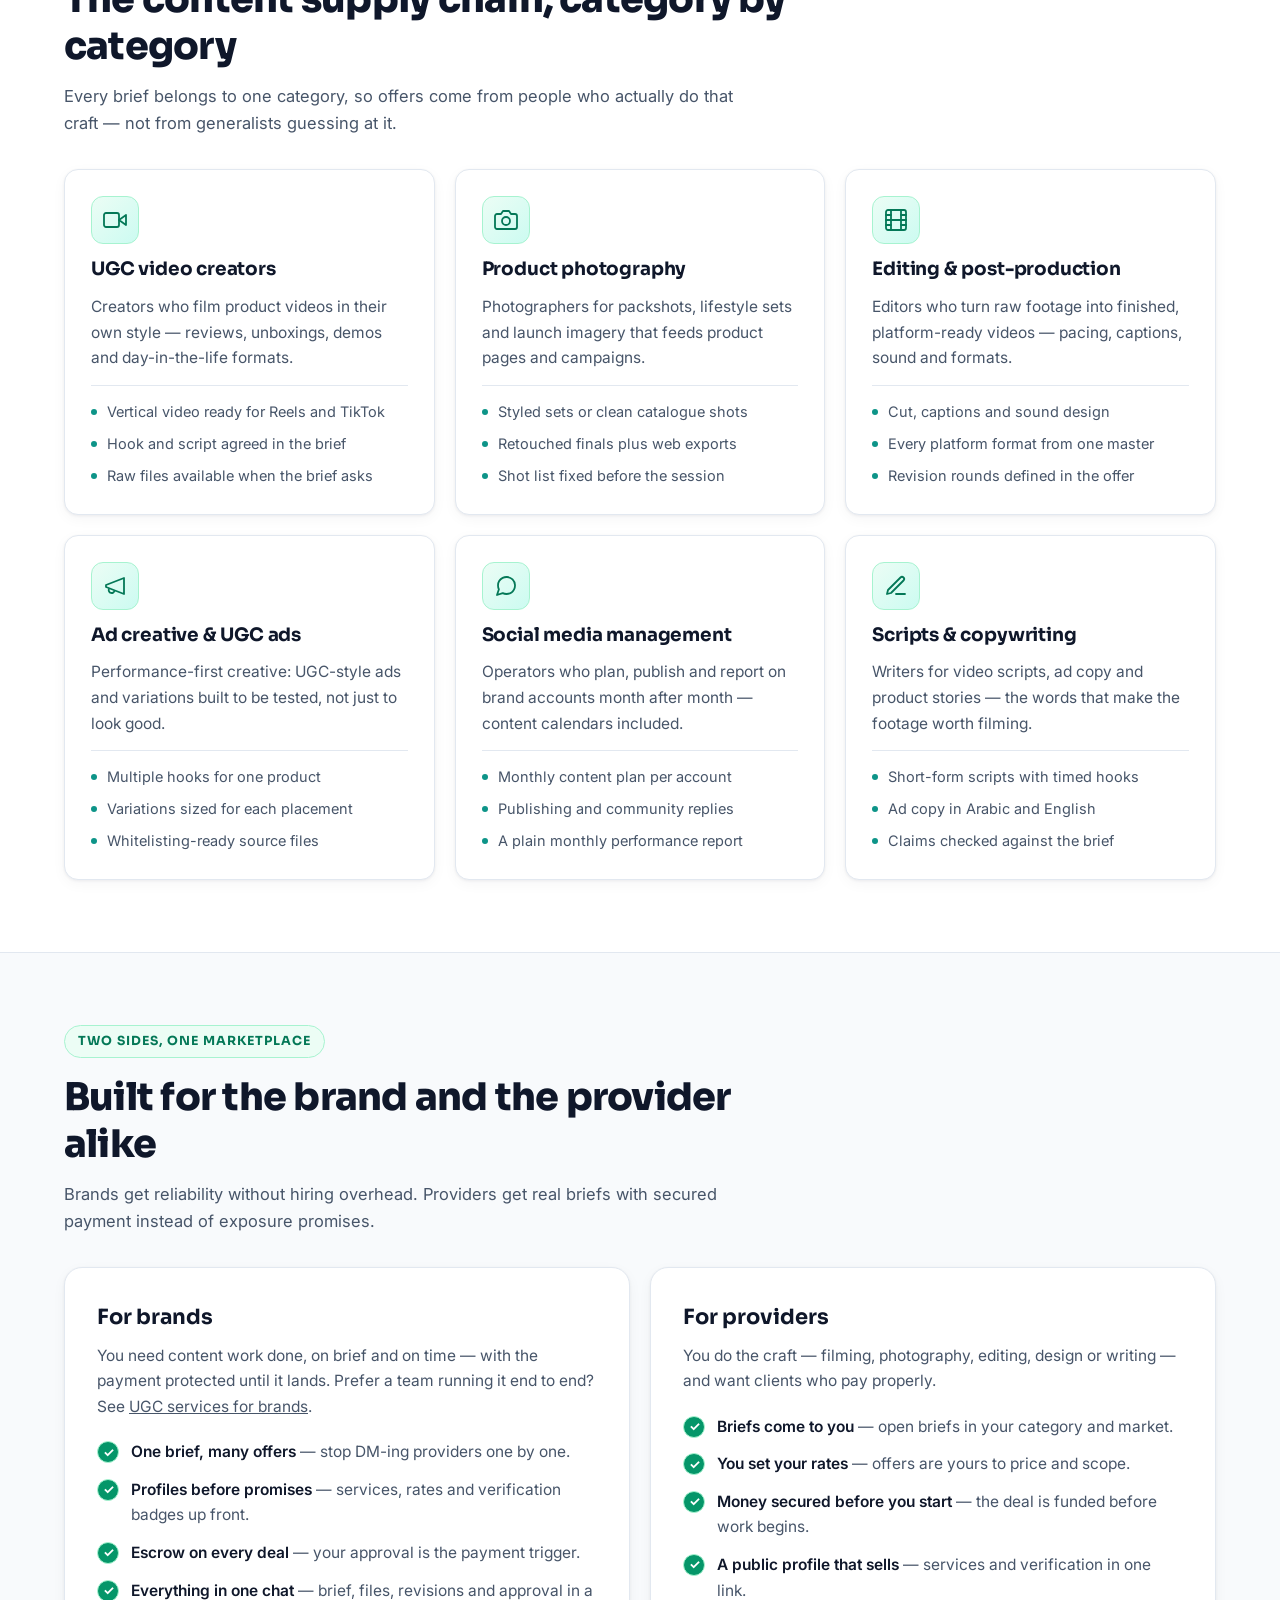
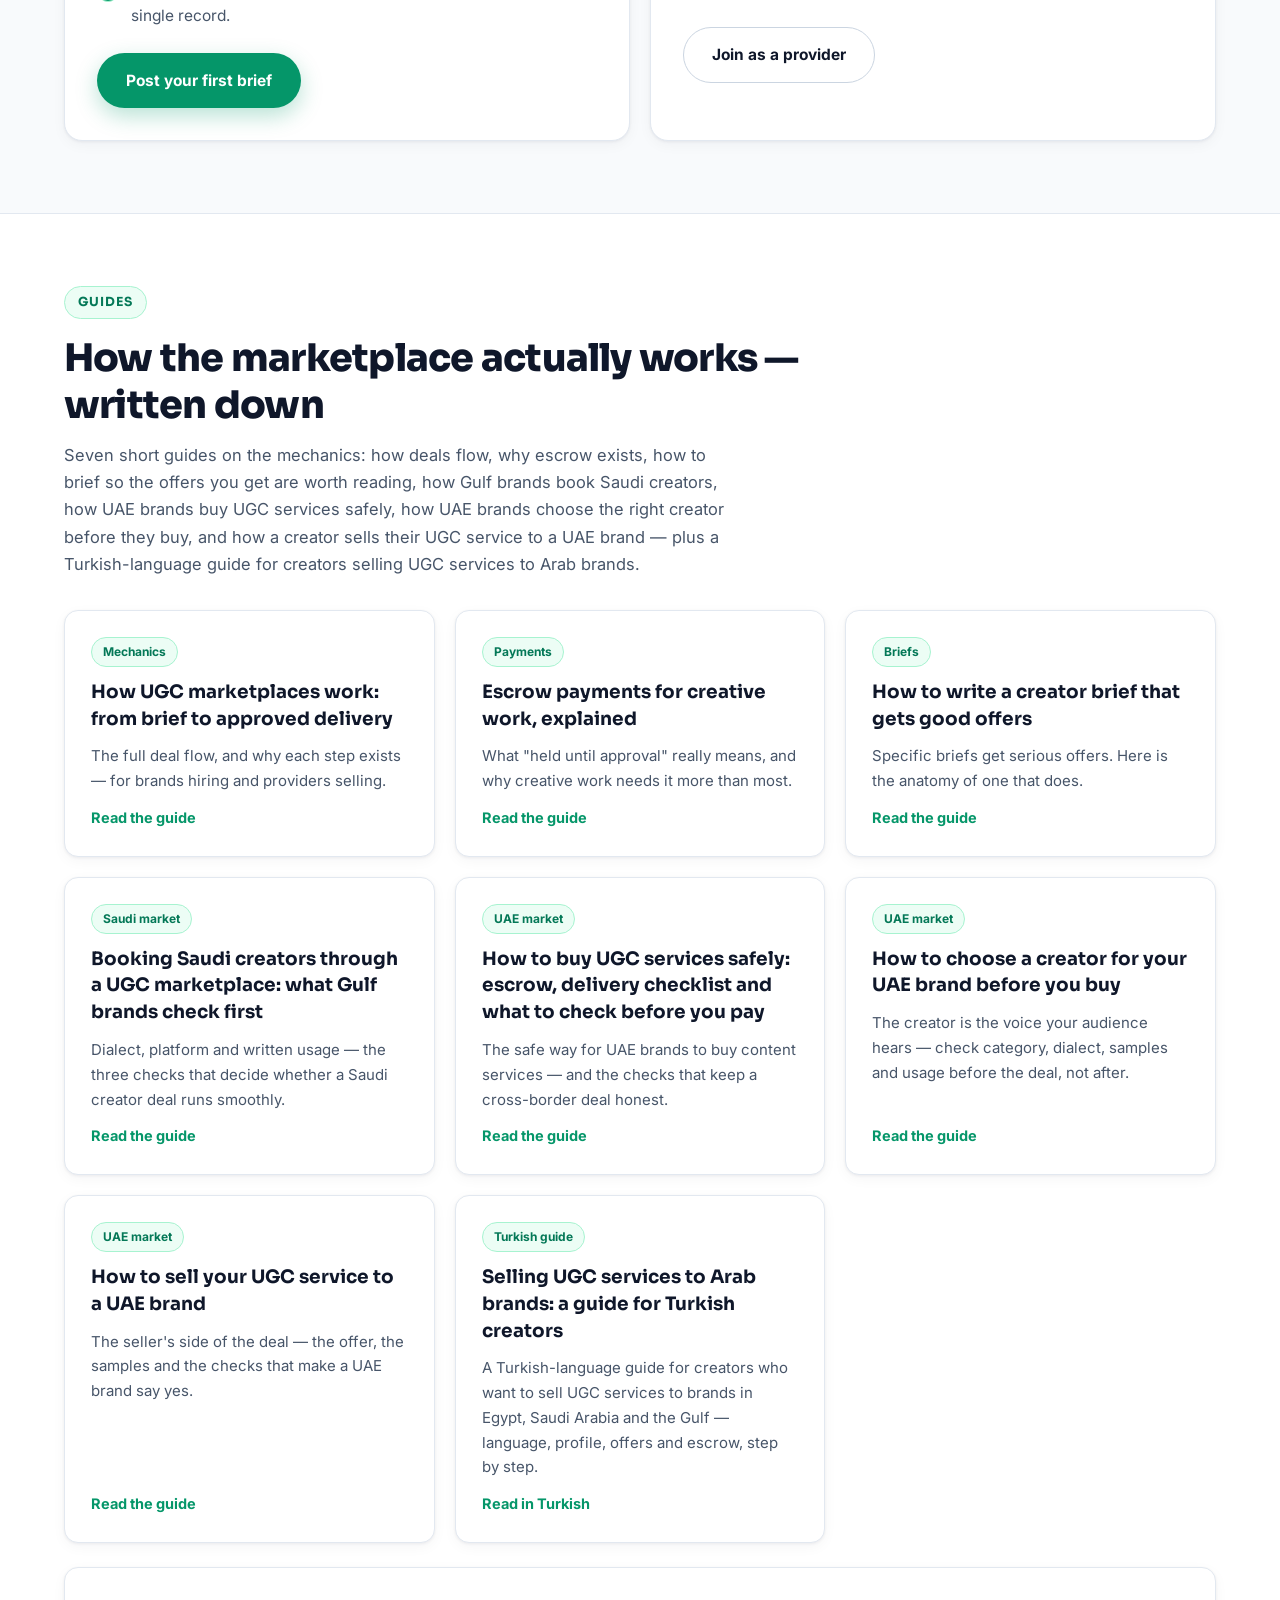
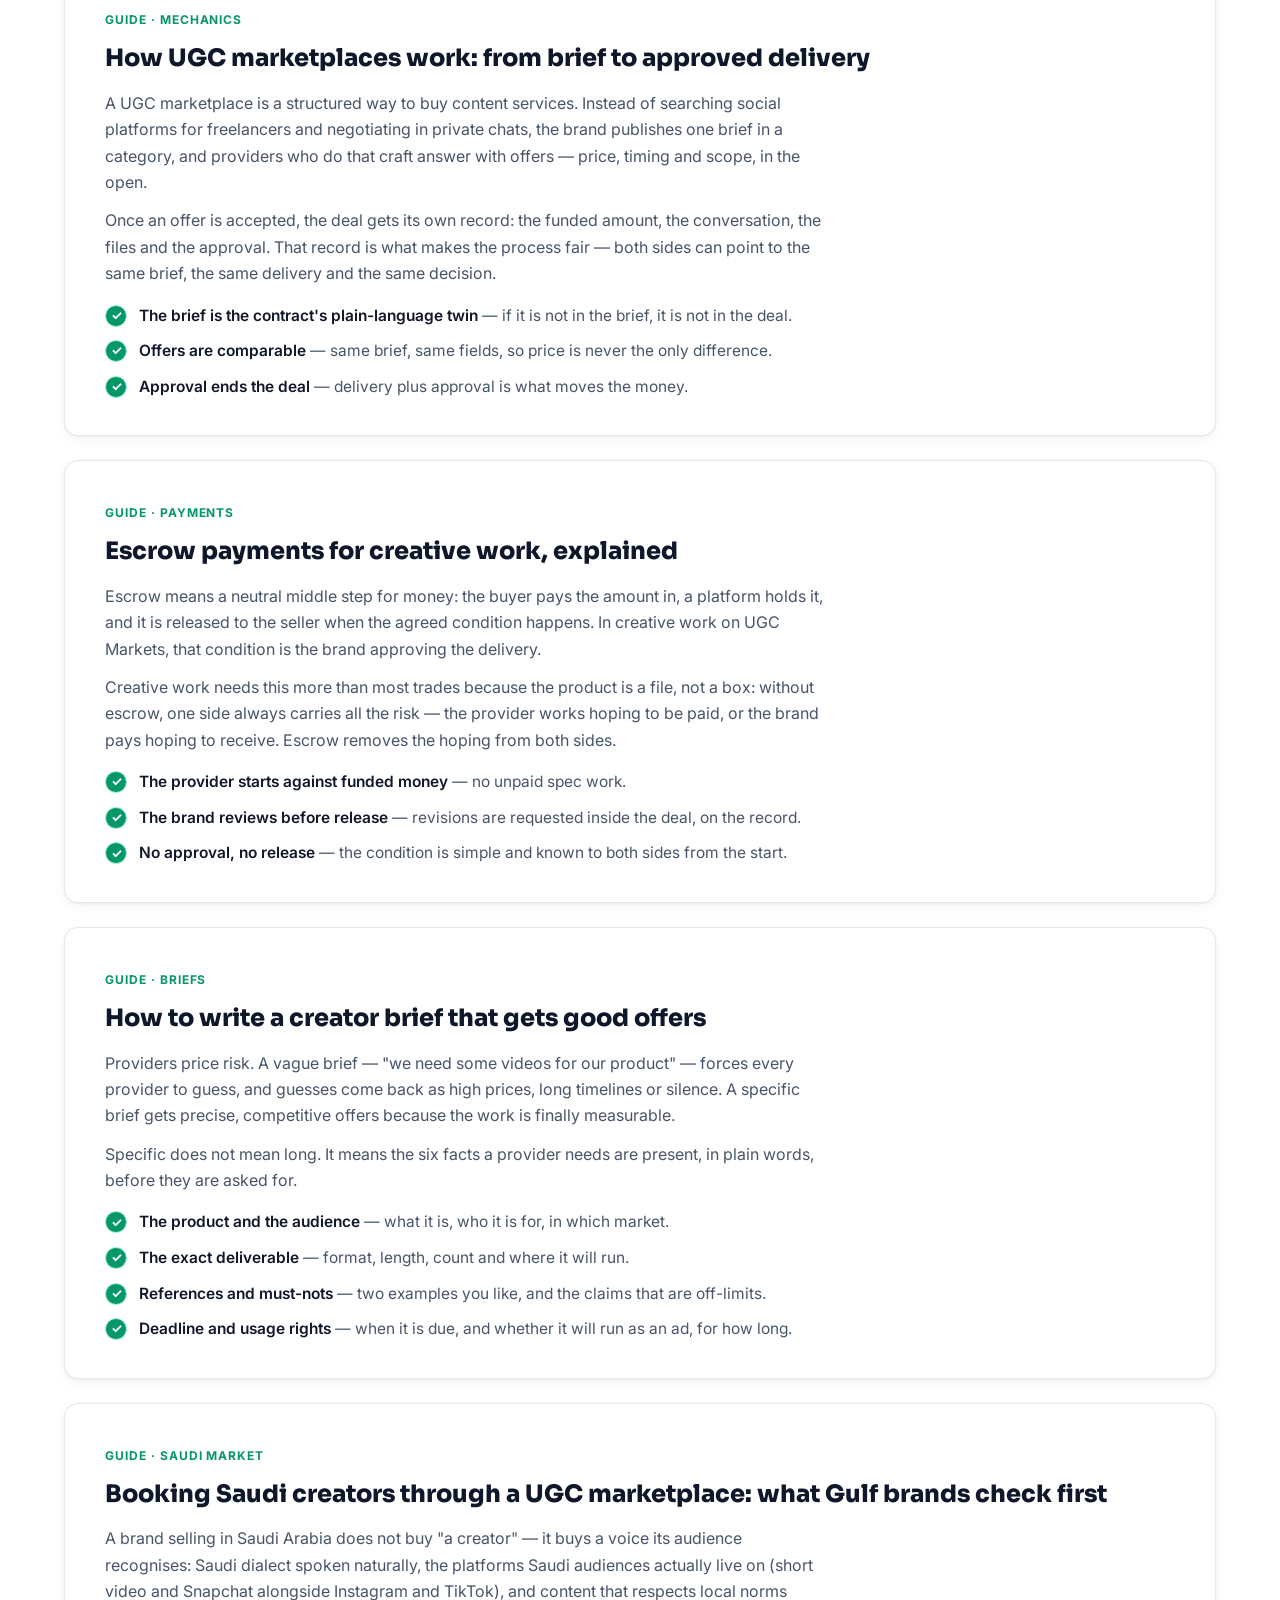
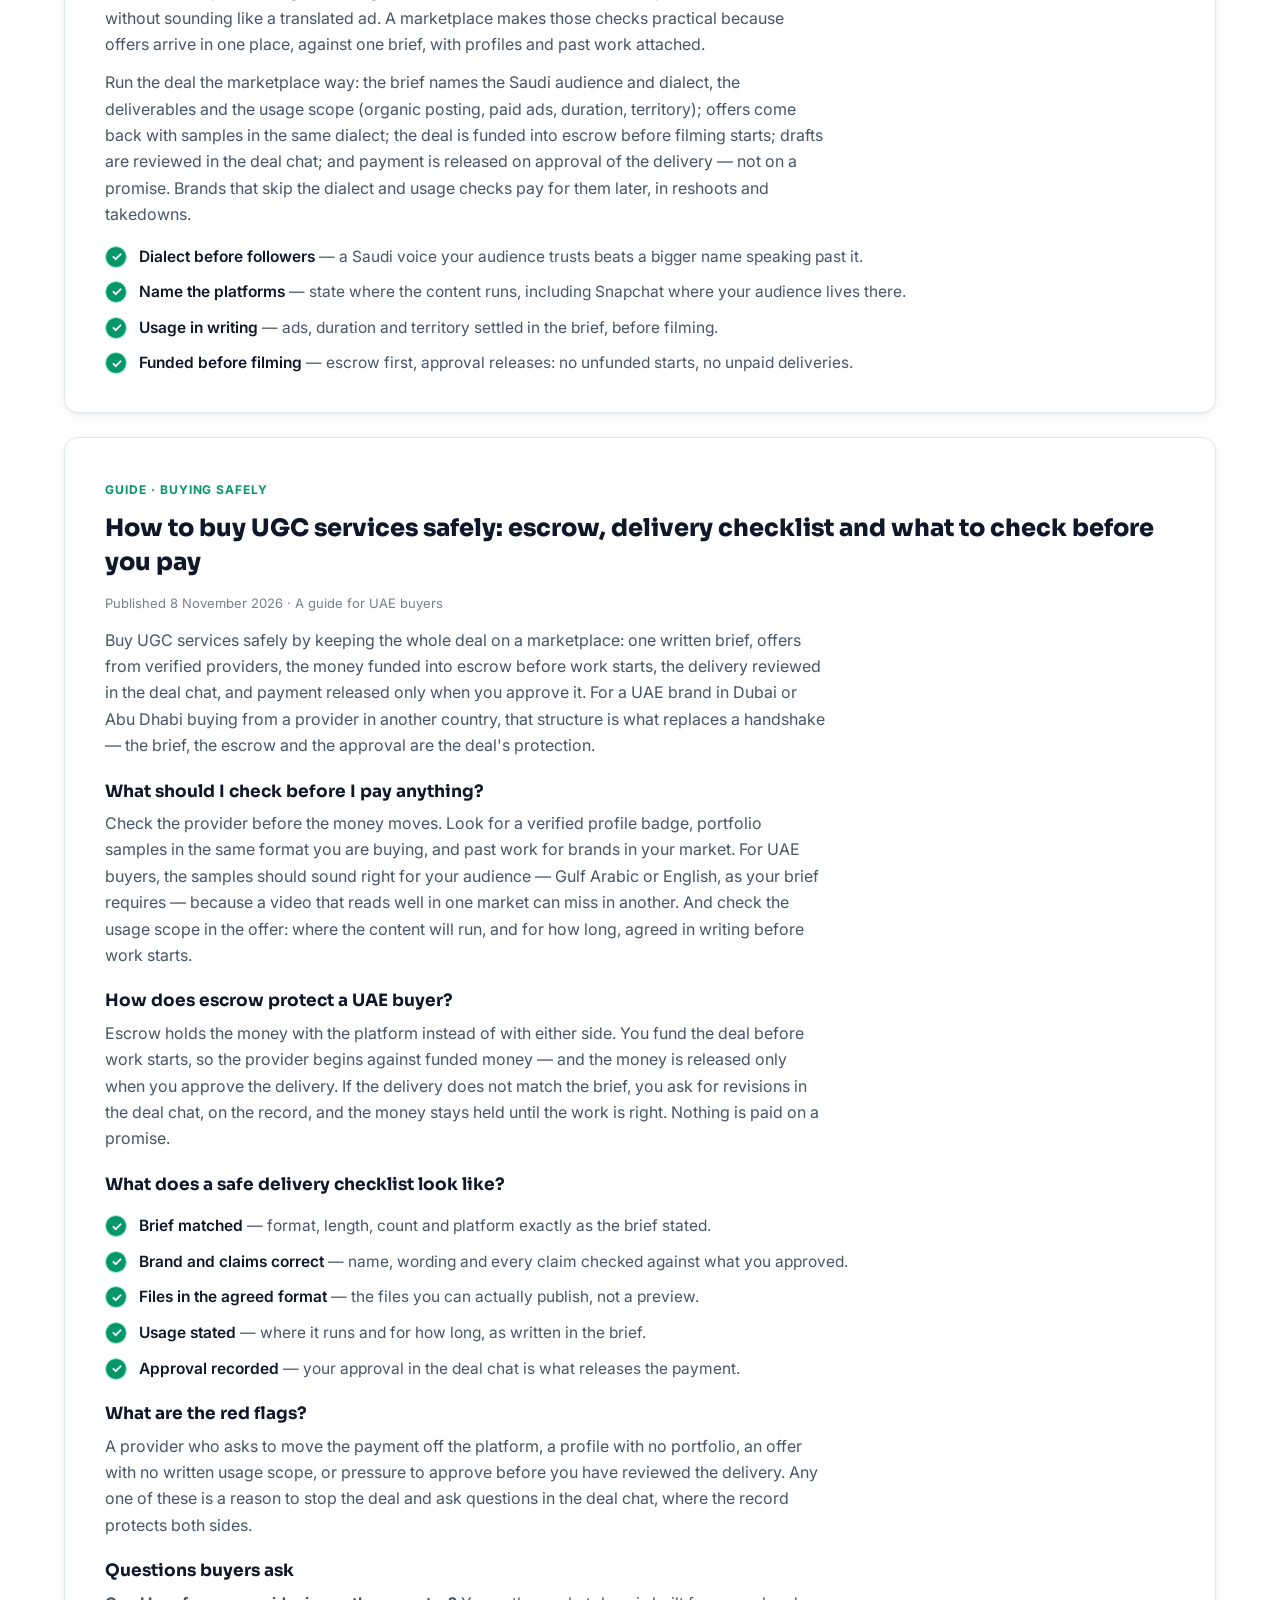
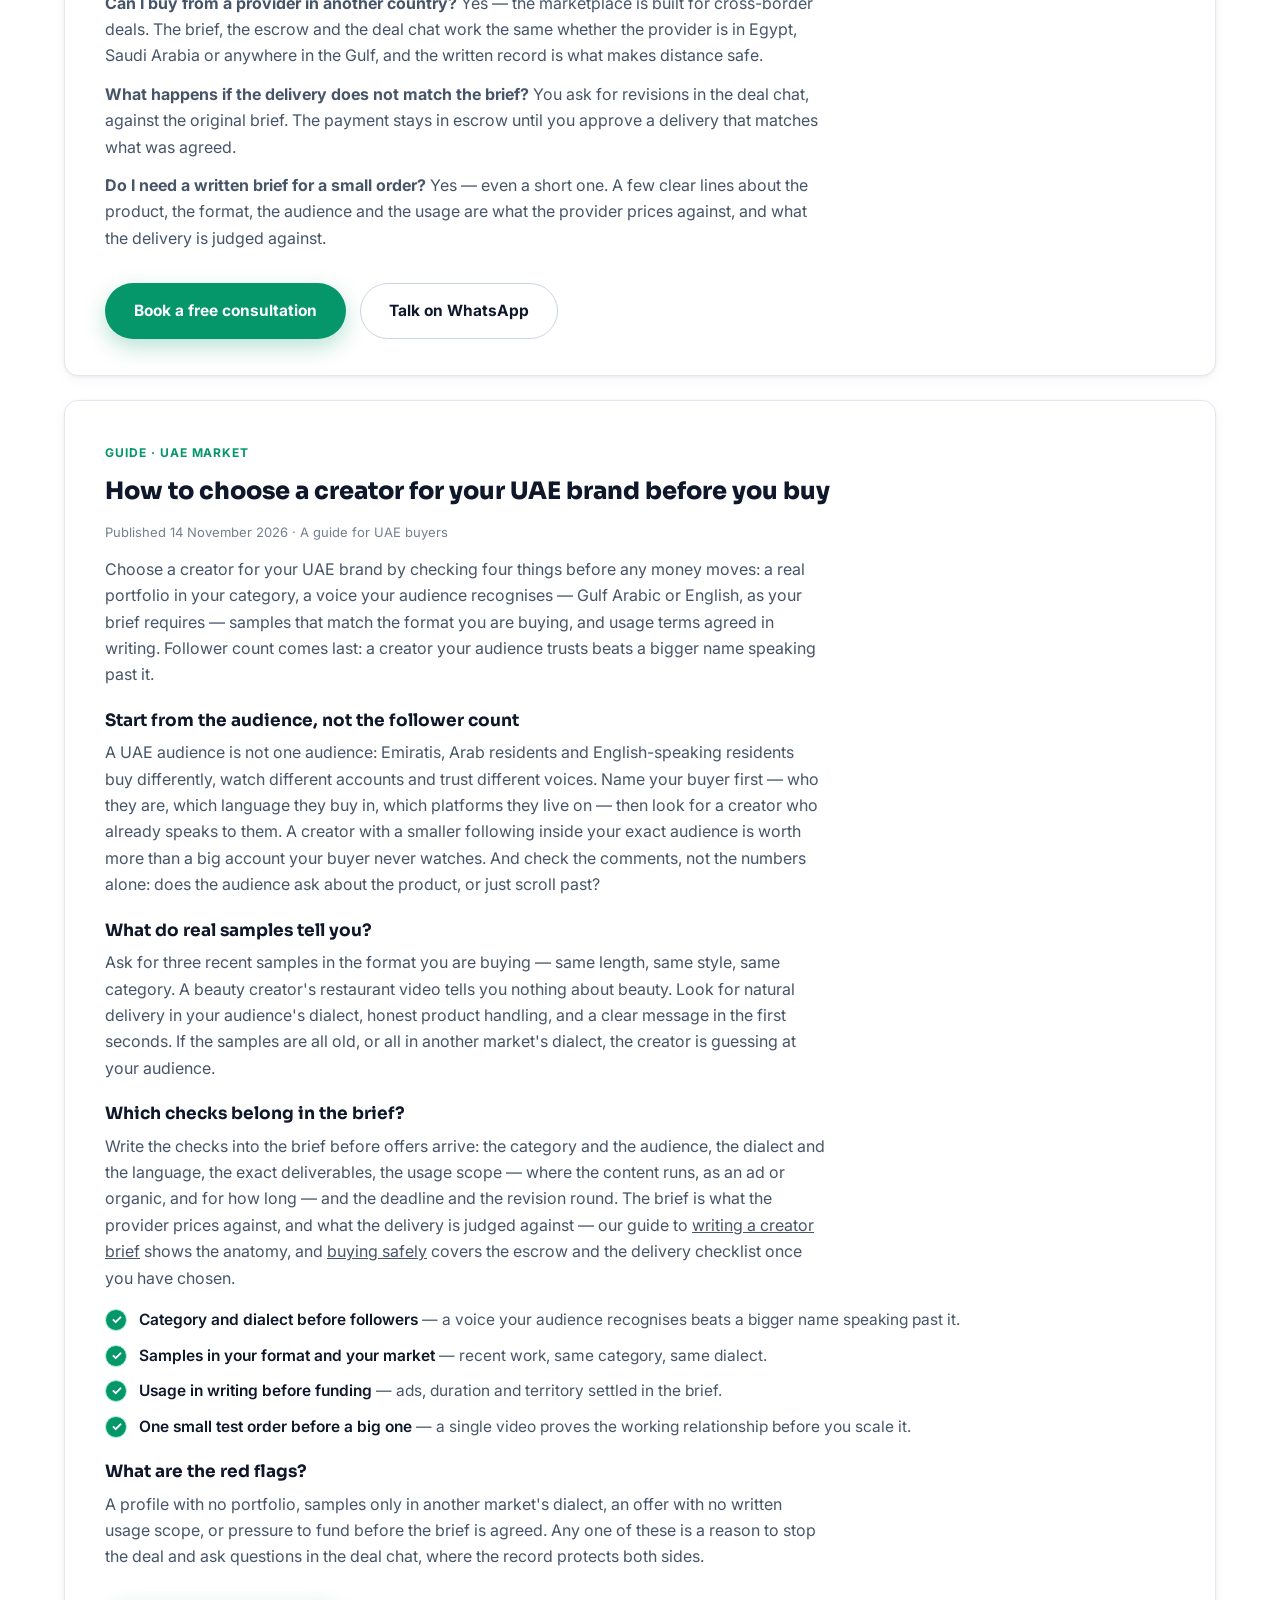
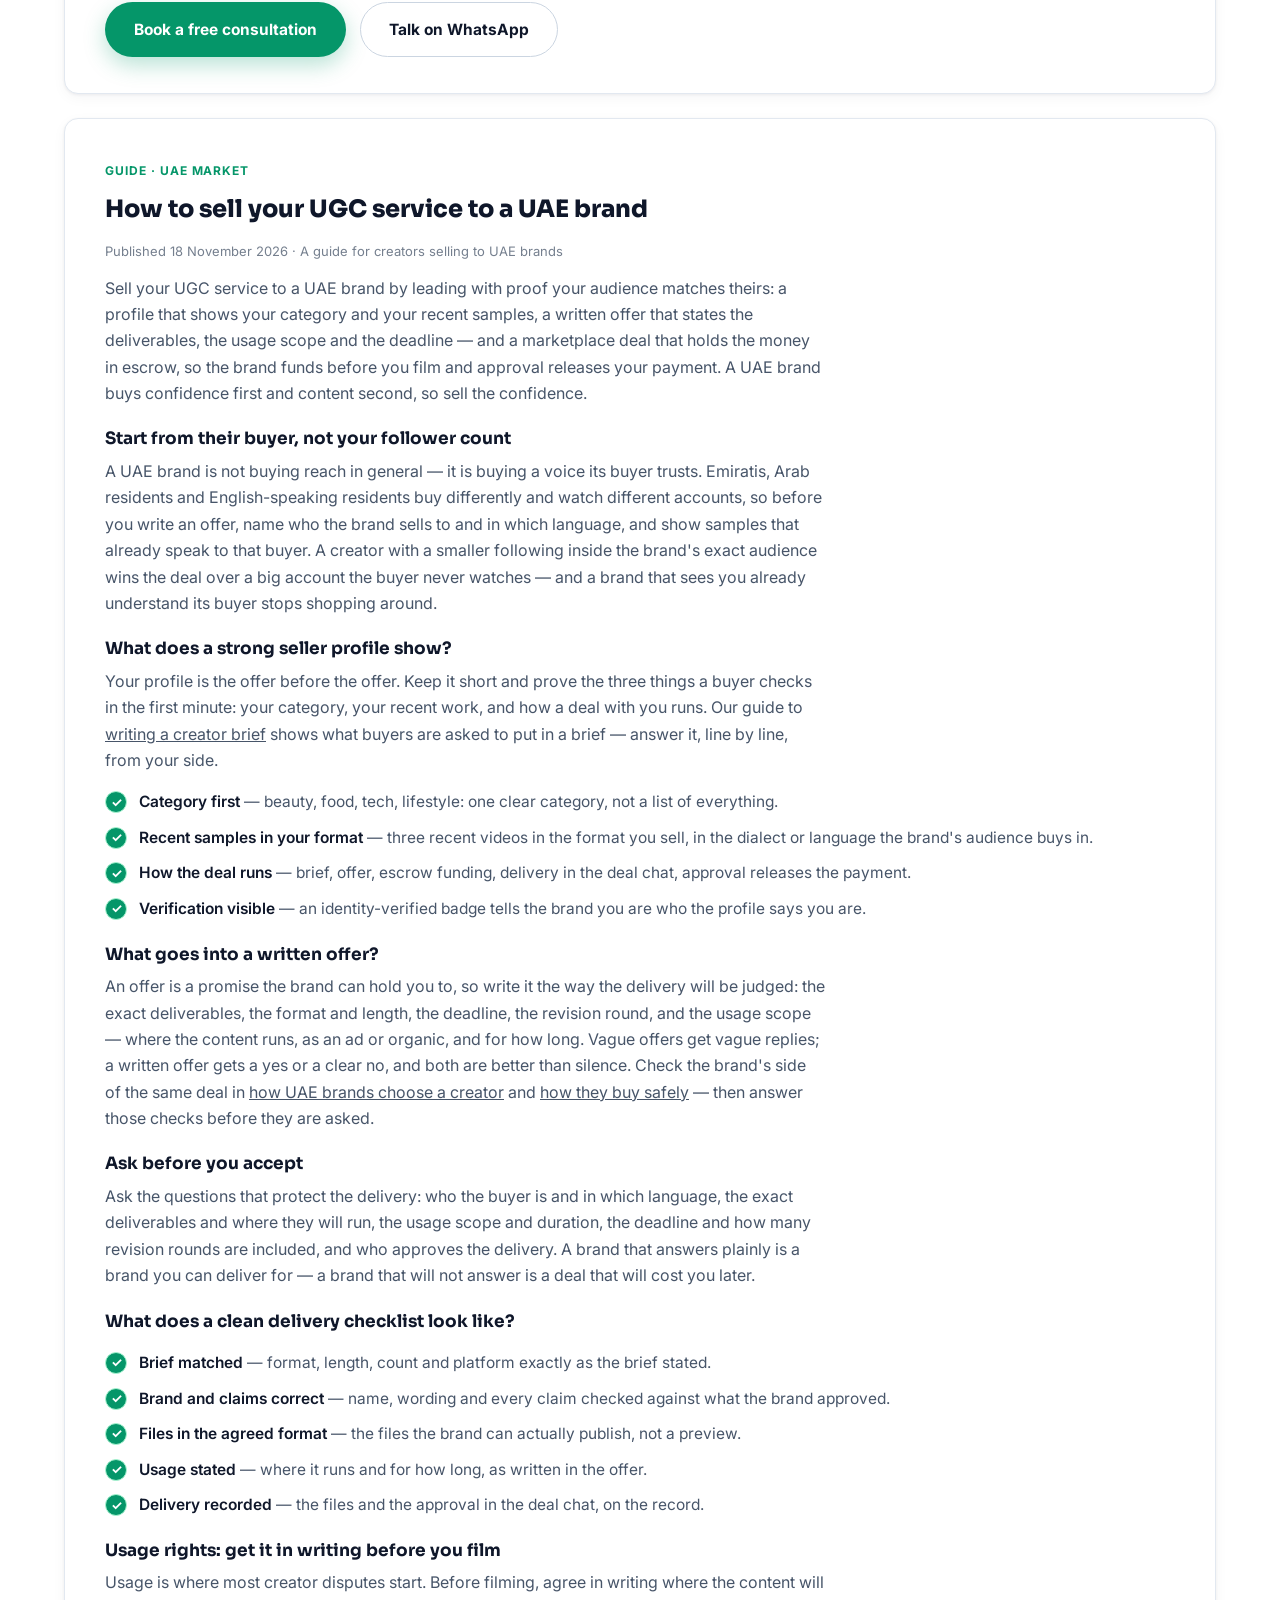
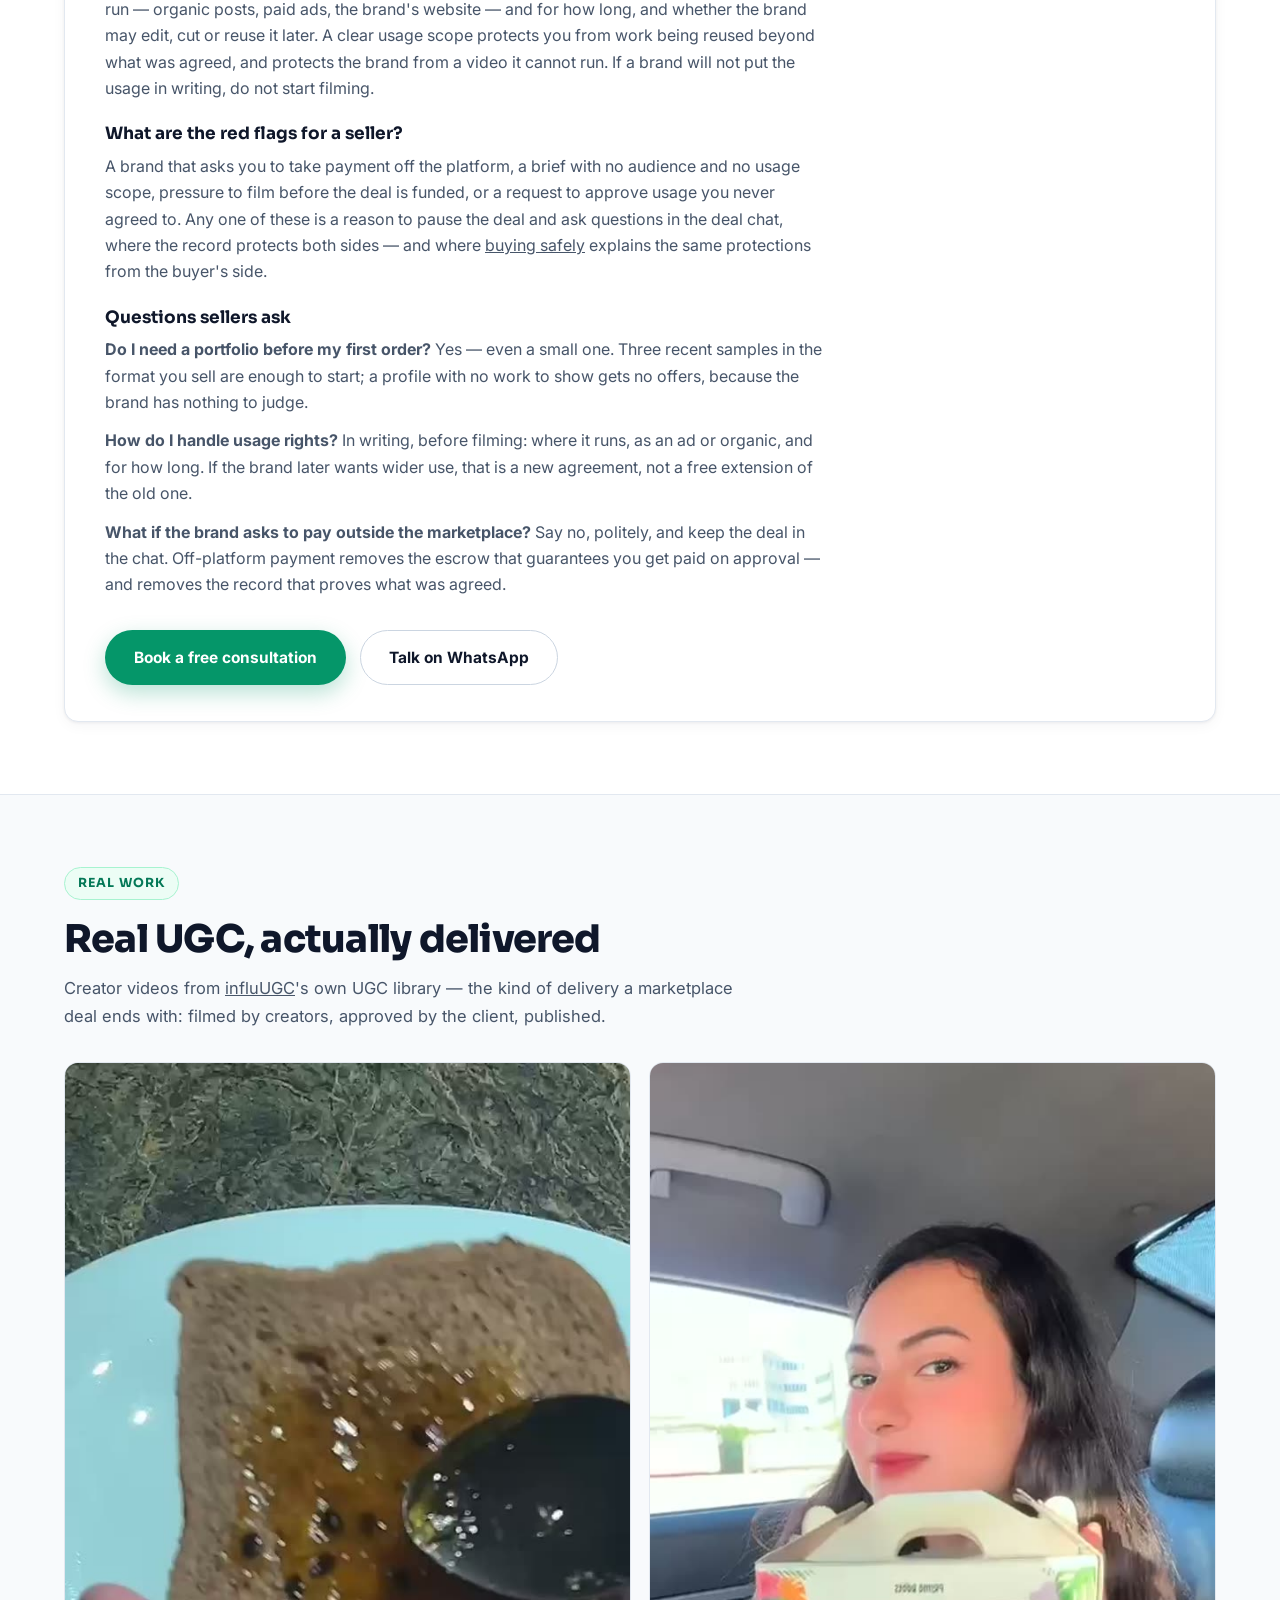
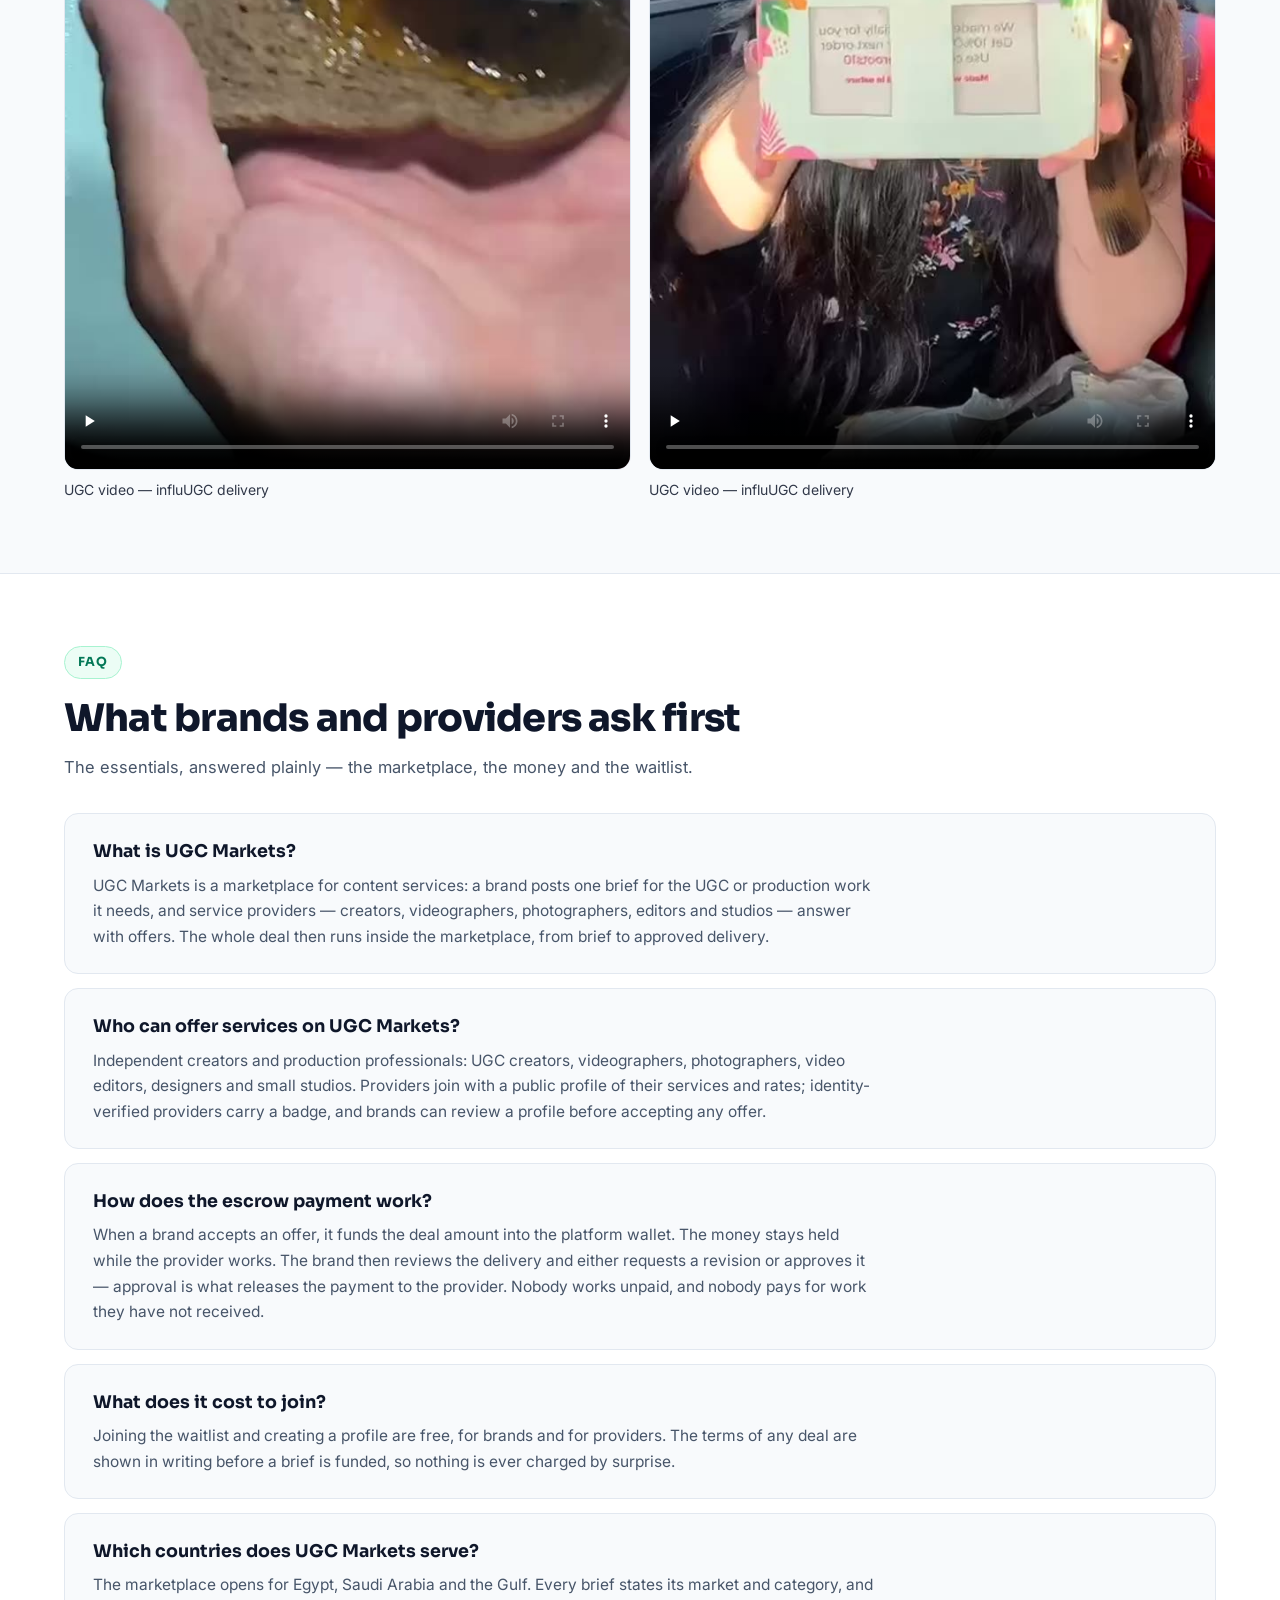
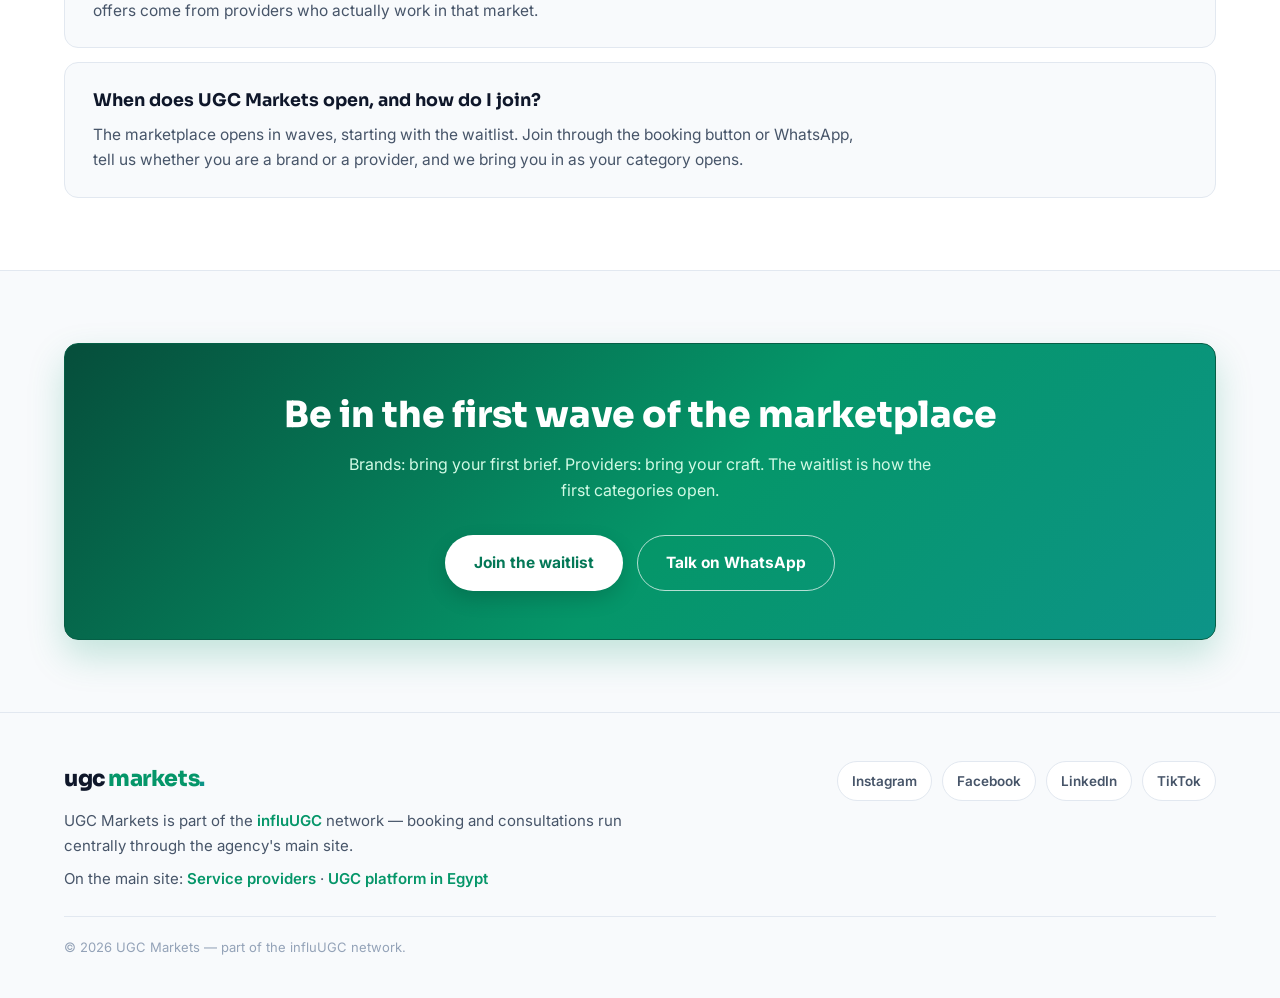
==== commit cdbf4563: "Network links: nav directory item, footer main-site line, contextual UGC-services link, about link (" ====
--- a/index.html
+++ b/index.html
@@ -111,6 +111,7 @@
       <a href="#join">Brands &amp; providers</a>
       <a href="#guides">Guides</a>
       <a href="#faq">FAQ</a>
+      <a href="https://www.influugc.com/en/directory">Creator directory</a>
       <a class="lang-switch" href="/ar.html" hreflang="ar">عربي</a>
       <a class="nav-cta" href="https://www.influugc.com/book?utm_source=ugcmarkets&utm_medium=satellite&utm_campaign=network">Join the waitlist</a>
     </nav>
@@ -271,7 +272,7 @@
     <div class="two-col">
       <article class="panel side-panel">
         <h3>For brands</h3>
-        <p class="sub">You need content work done, on brief and on time — with the payment protected until it lands.</p>
+        <p class="sub">You need content work done, on brief and on time — with the payment protected until it lands. Prefer a team running it end to end? See <a href="https://www.influugc.com/en/services/ugc">UGC services for brands</a>.</p>
         <ul class="check-list">
           <li><span class="tick">✓</span><span><b>One brief, many offers</b> — stop DM-ing providers one by one.</span></li>
           <li><span class="tick">✓</span><span><b>Profiles before promises</b> — services, rates and verification badges up front.</span></li>
@@ -507,7 +508,7 @@
     <div class="sec-head">
       <span class="eyebrow">Real work</span>
       <h2>Real UGC, actually delivered</h2>
-      <p class="lead">Creator videos from influUGC's own UGC library — the kind of delivery a marketplace deal ends with: filmed by creators, approved by the client, published.</p>
+      <p class="lead">Creator videos from <a href="https://www.influugc.com/en/about">influUGC</a>'s own UGC library — the kind of delivery a marketplace deal ends with: filmed by creators, approved by the client, published.</p>
     </div>
     <div class="works-grid">
       <figure class="work-item">
@@ -579,6 +580,7 @@
       <div>
         <span class="wordmark">UGC <b>Markets</b><i>.</i></span>
         <p class="footer-net" style="margin-top:12px">UGC Markets is part of the <a href="https://www.influugc.com/">influUGC</a> network — booking and consultations run centrally through the agency's main site.</p>
+        <p class="footer-net" style="margin-top:8px">On the main site: <a href="https://www.influugc.com/en/providers">Service providers</a> · <a href="https://www.influugc.com/en/blog/ugc-platform-egypt">UGC platform in Egypt</a></p>
       </div>
       <nav class="socials">
         <a href="https://www.instagram.com/influ__ugc">Instagram</a>
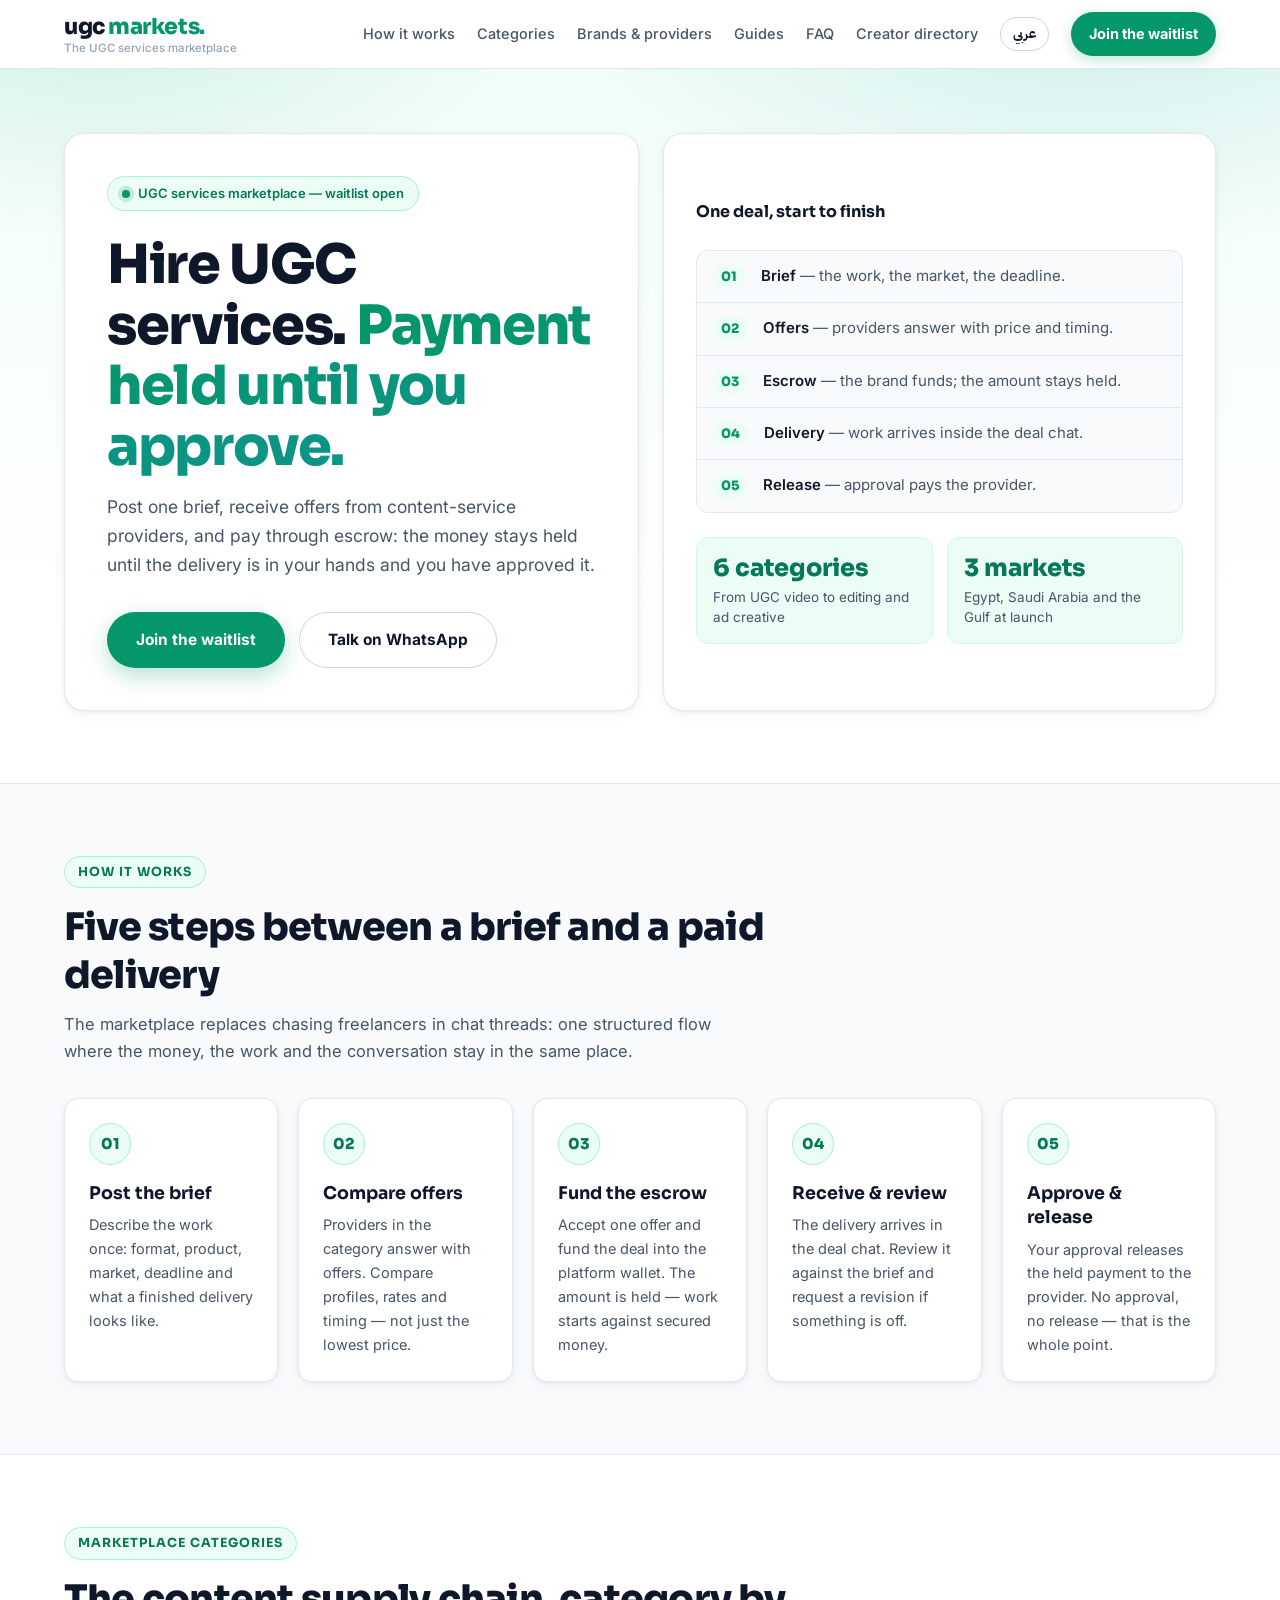
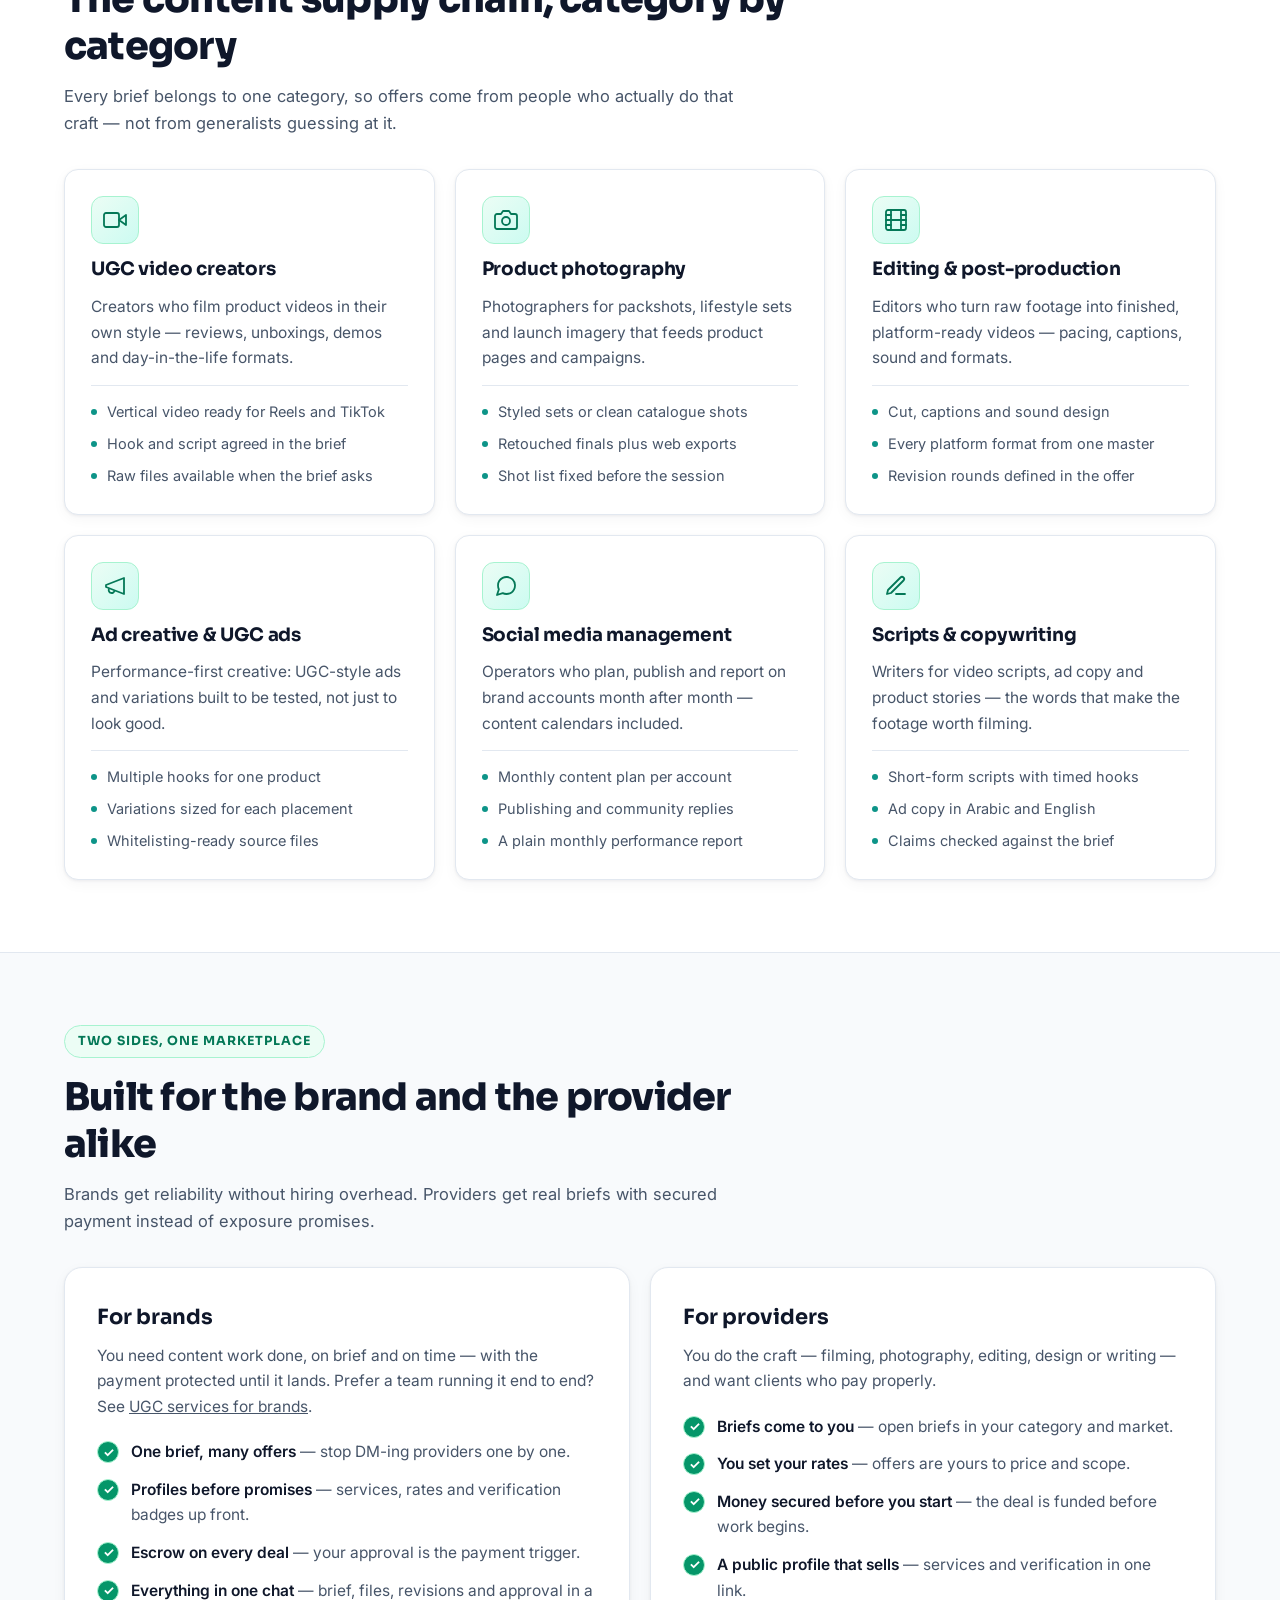
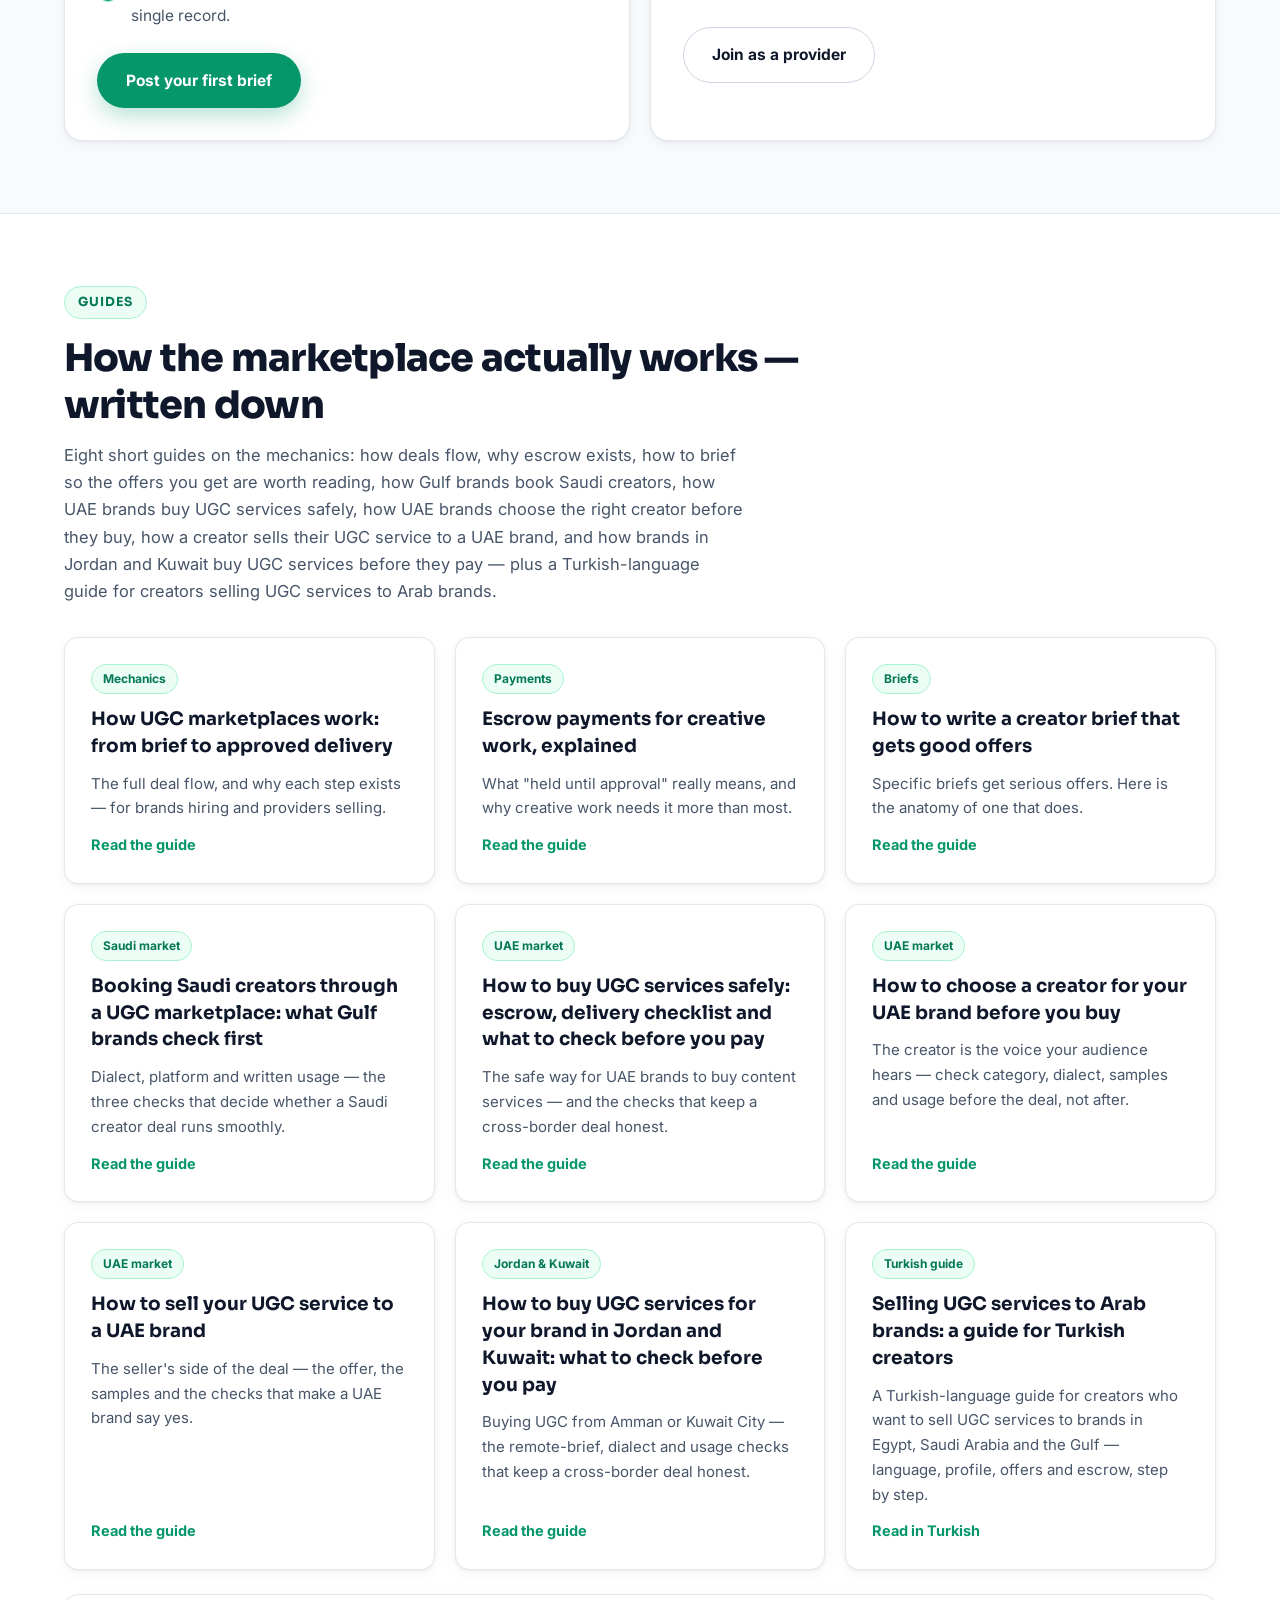
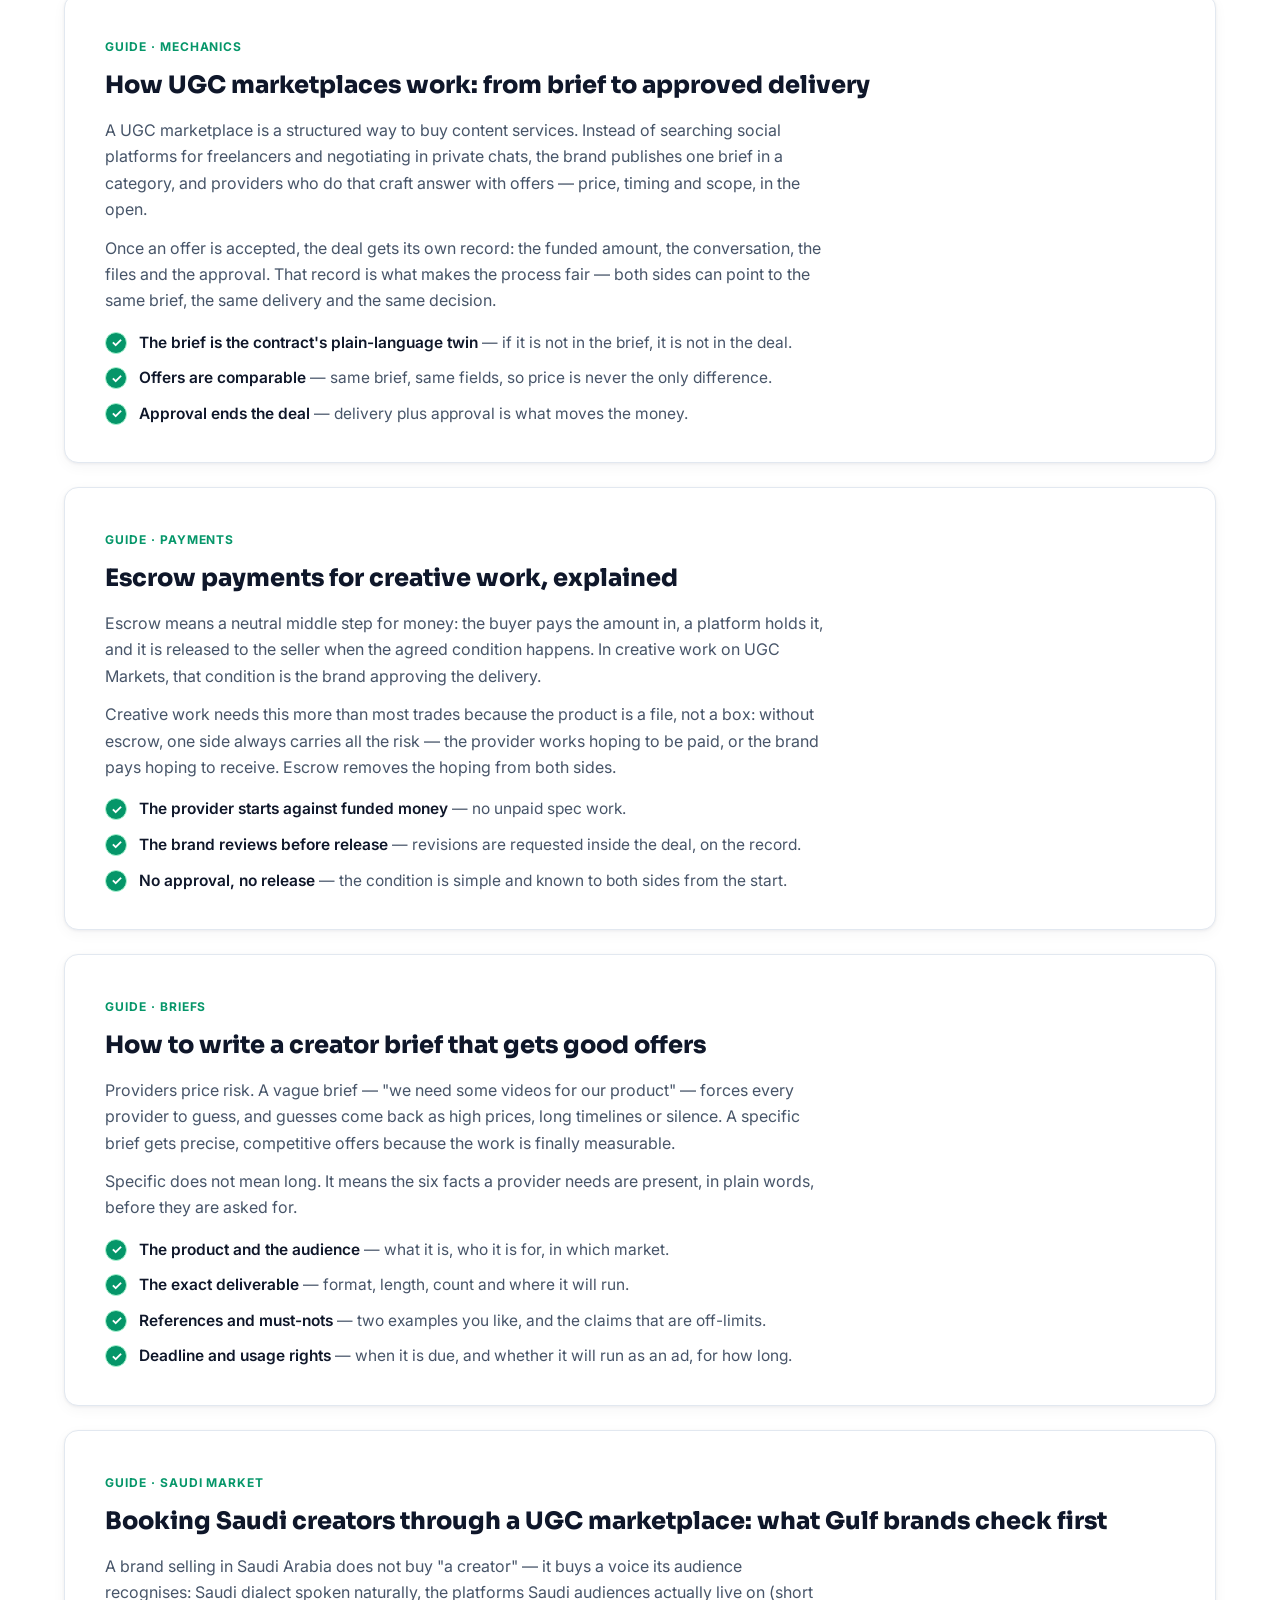
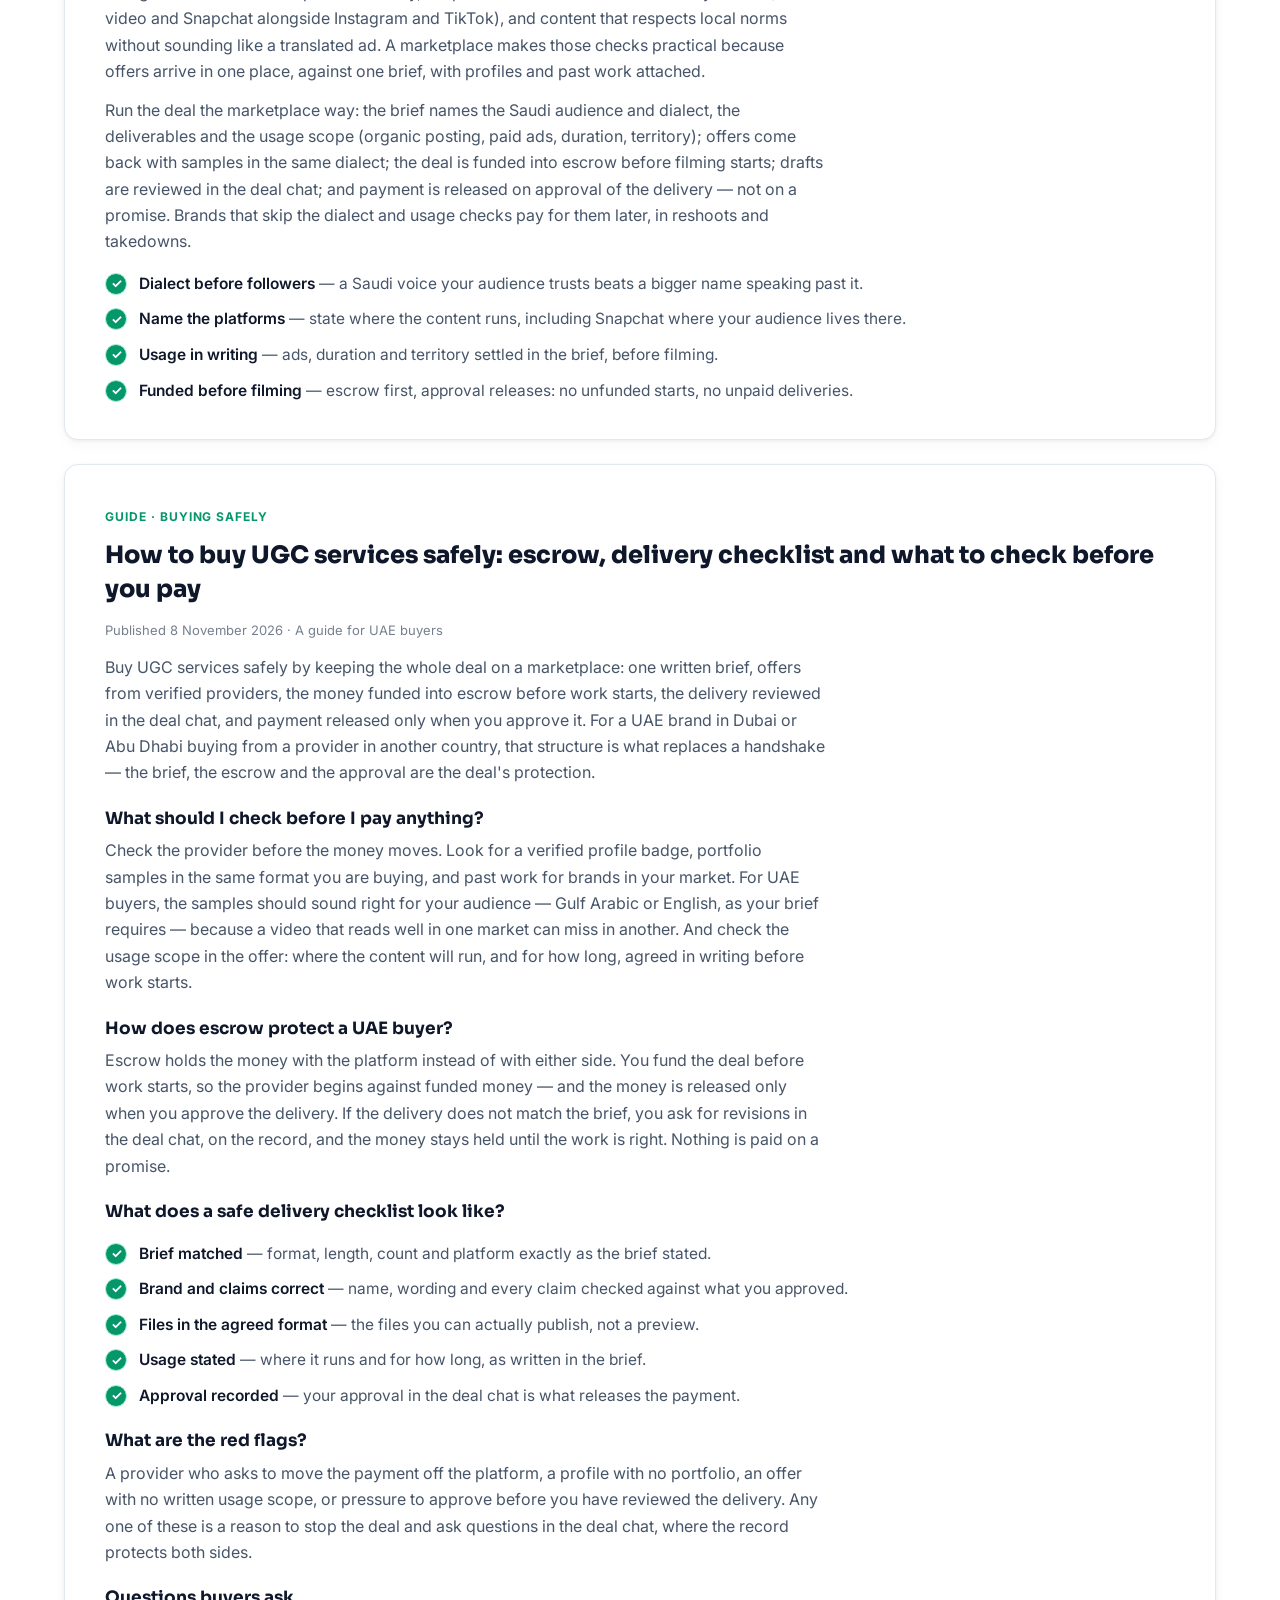
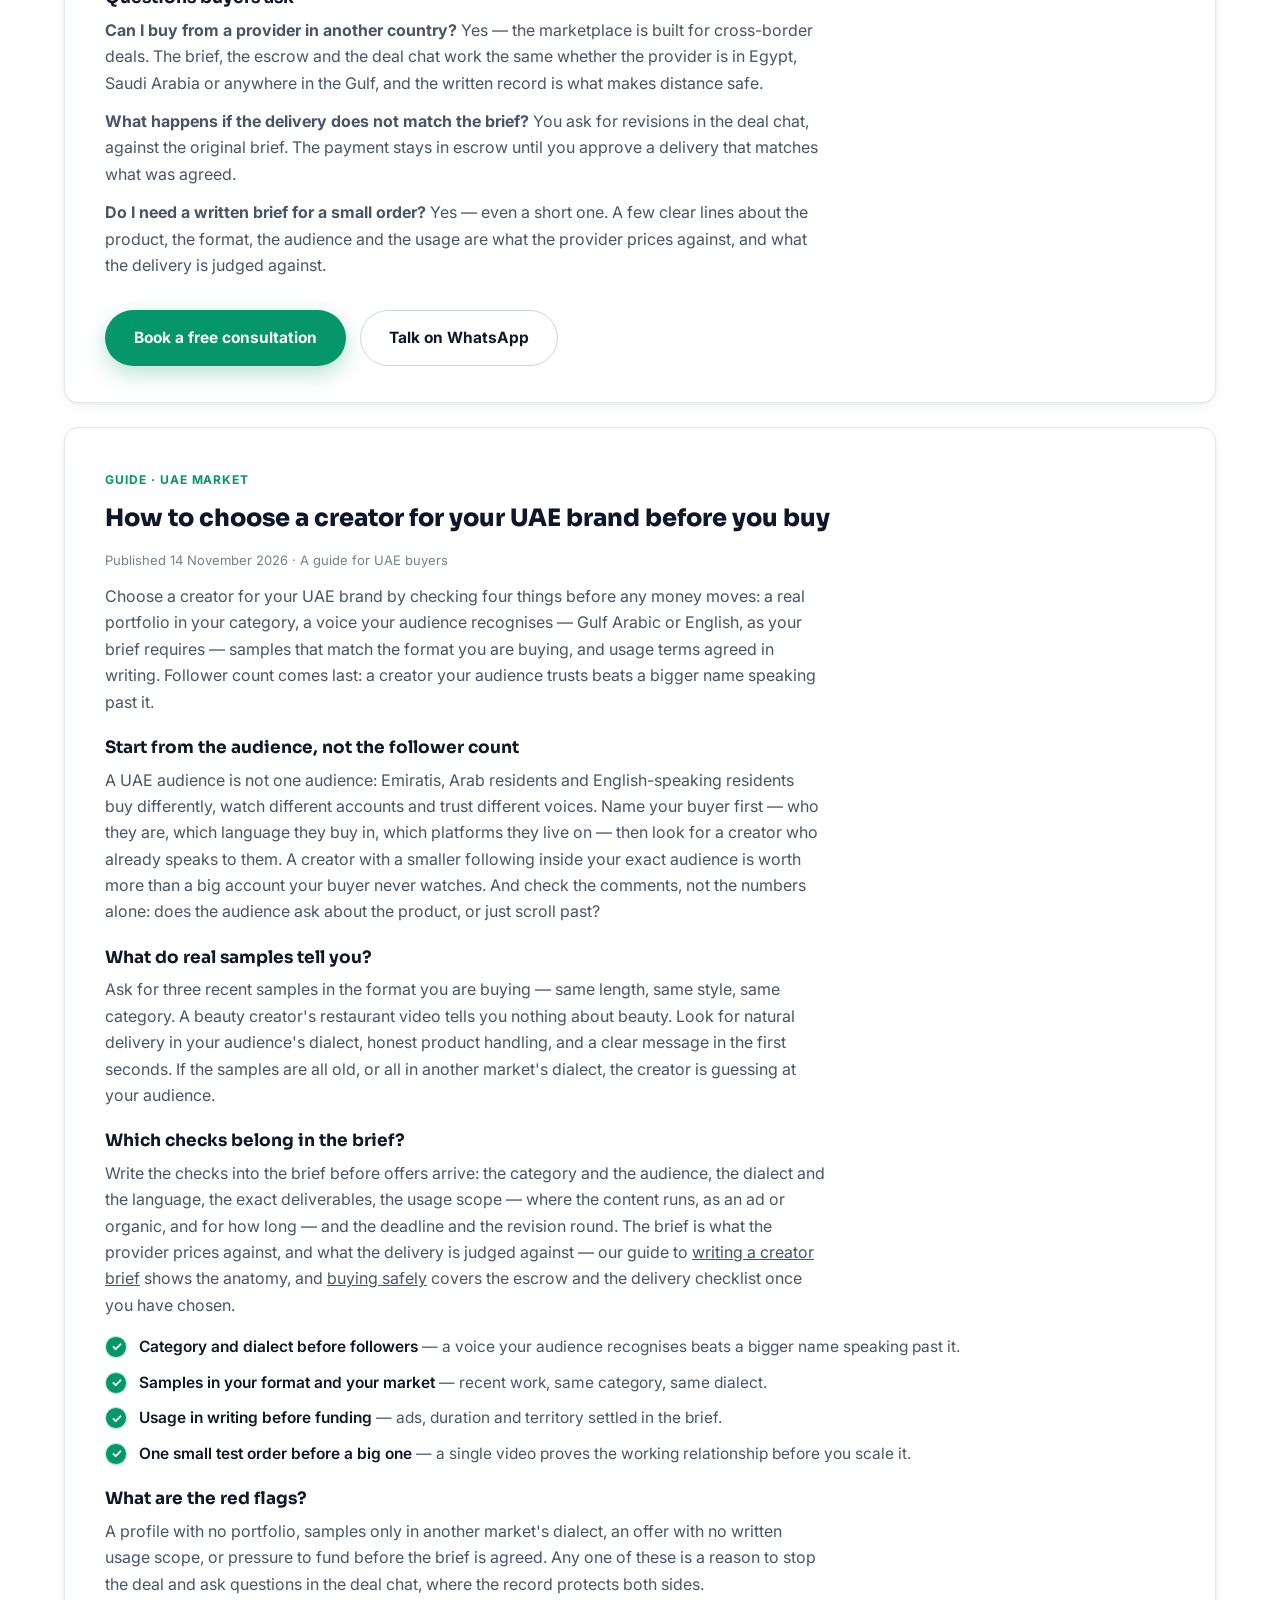
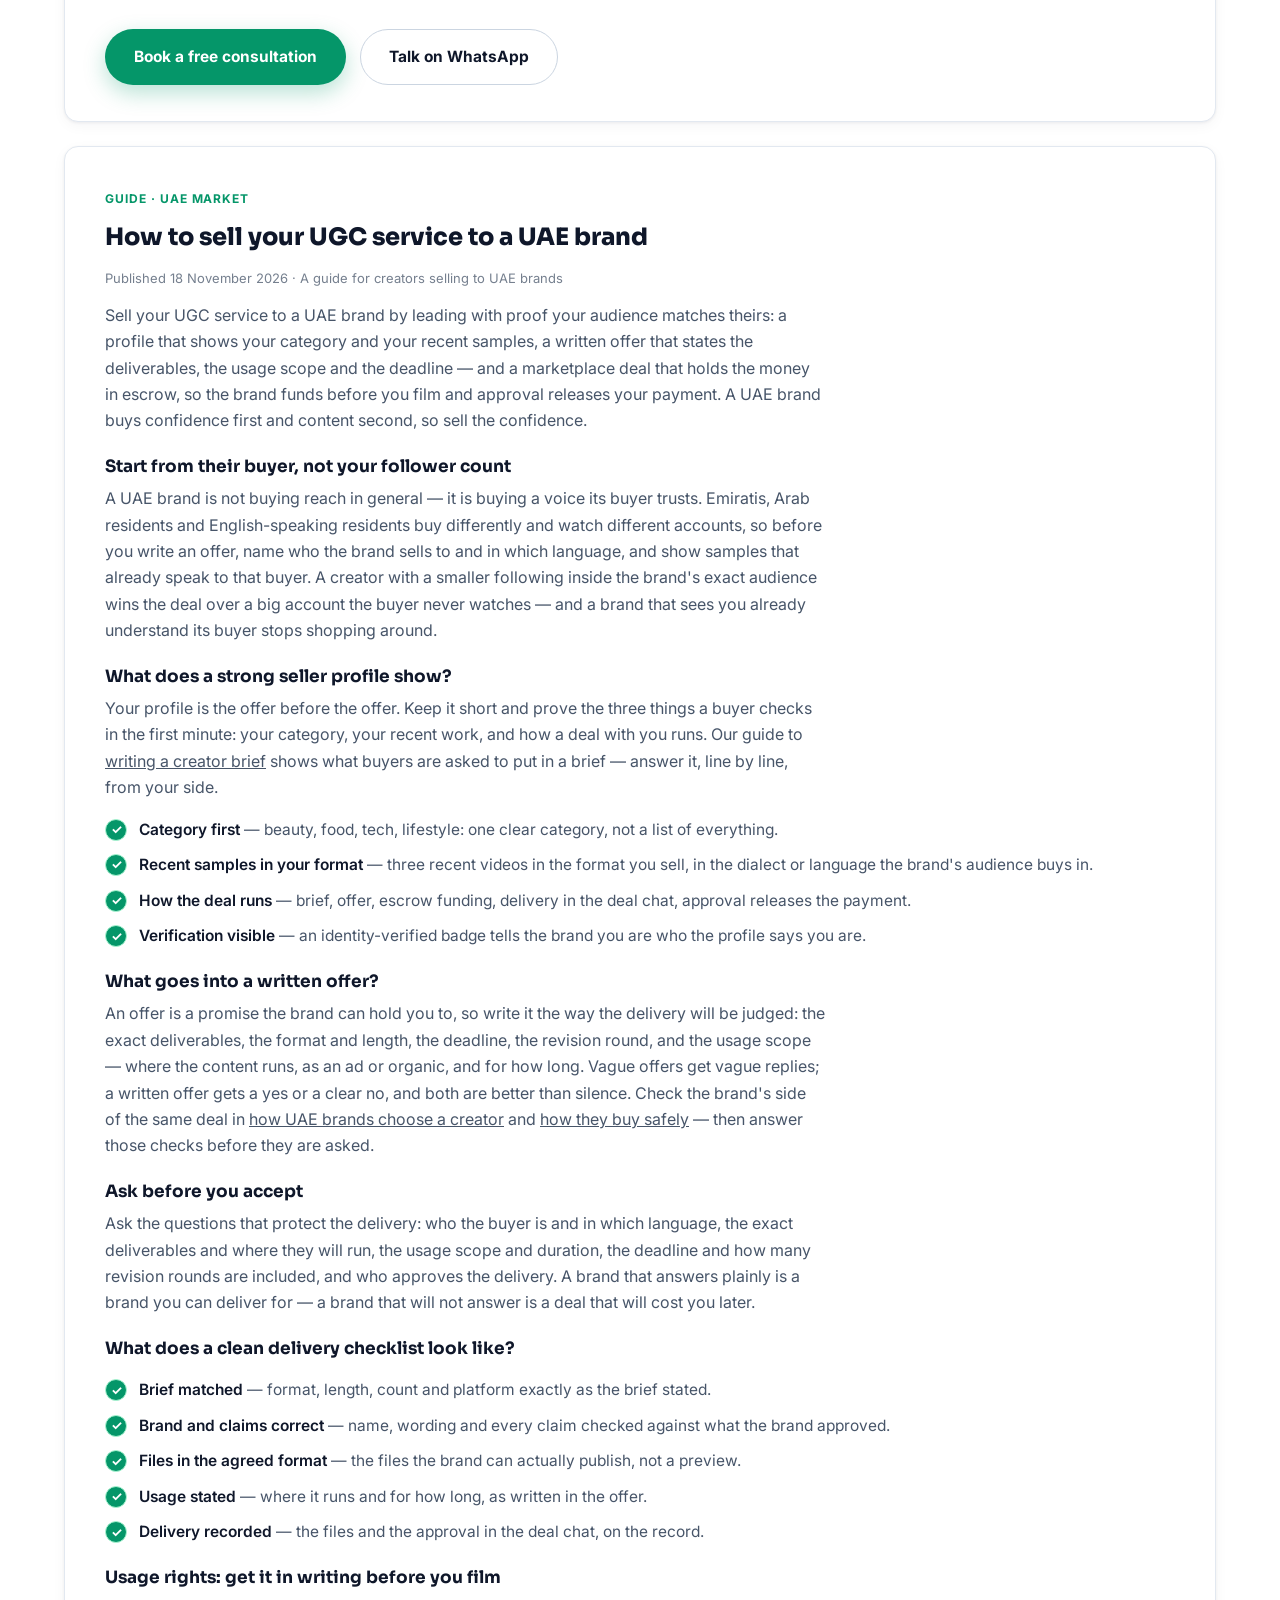
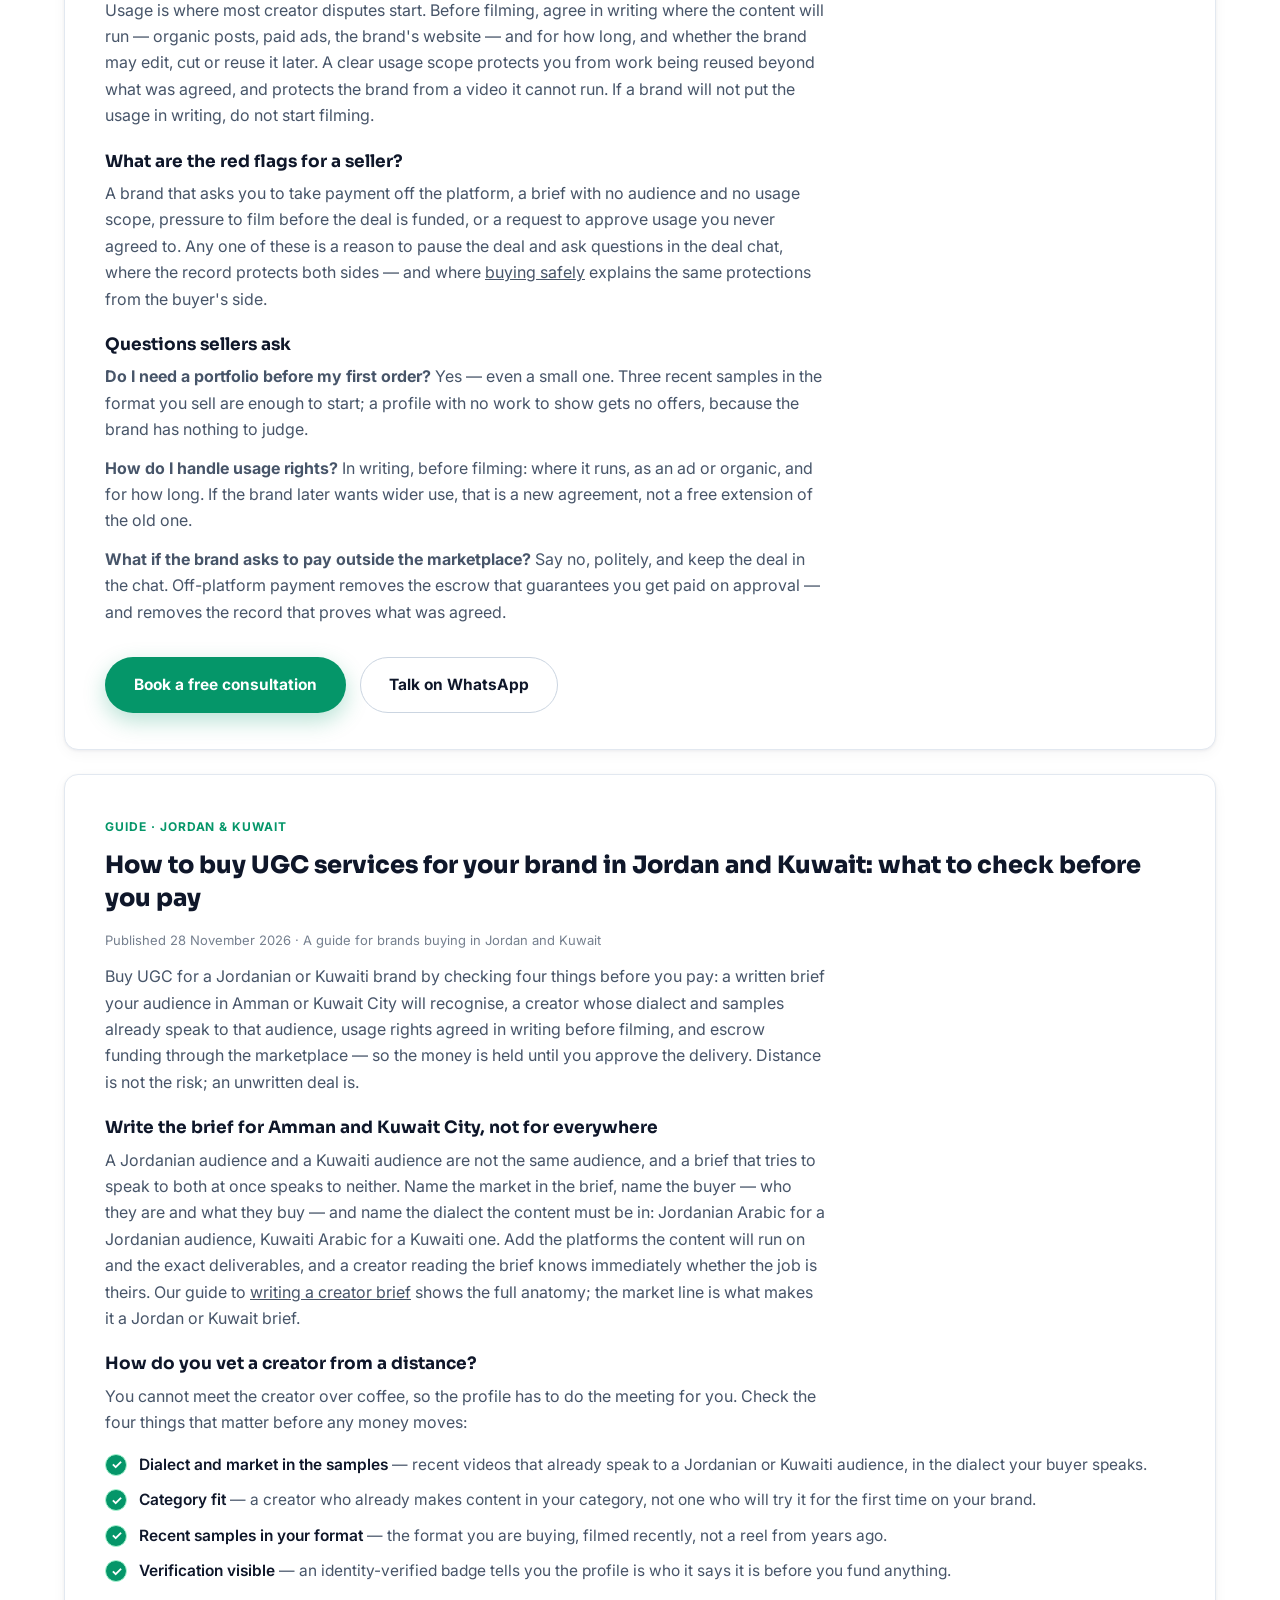
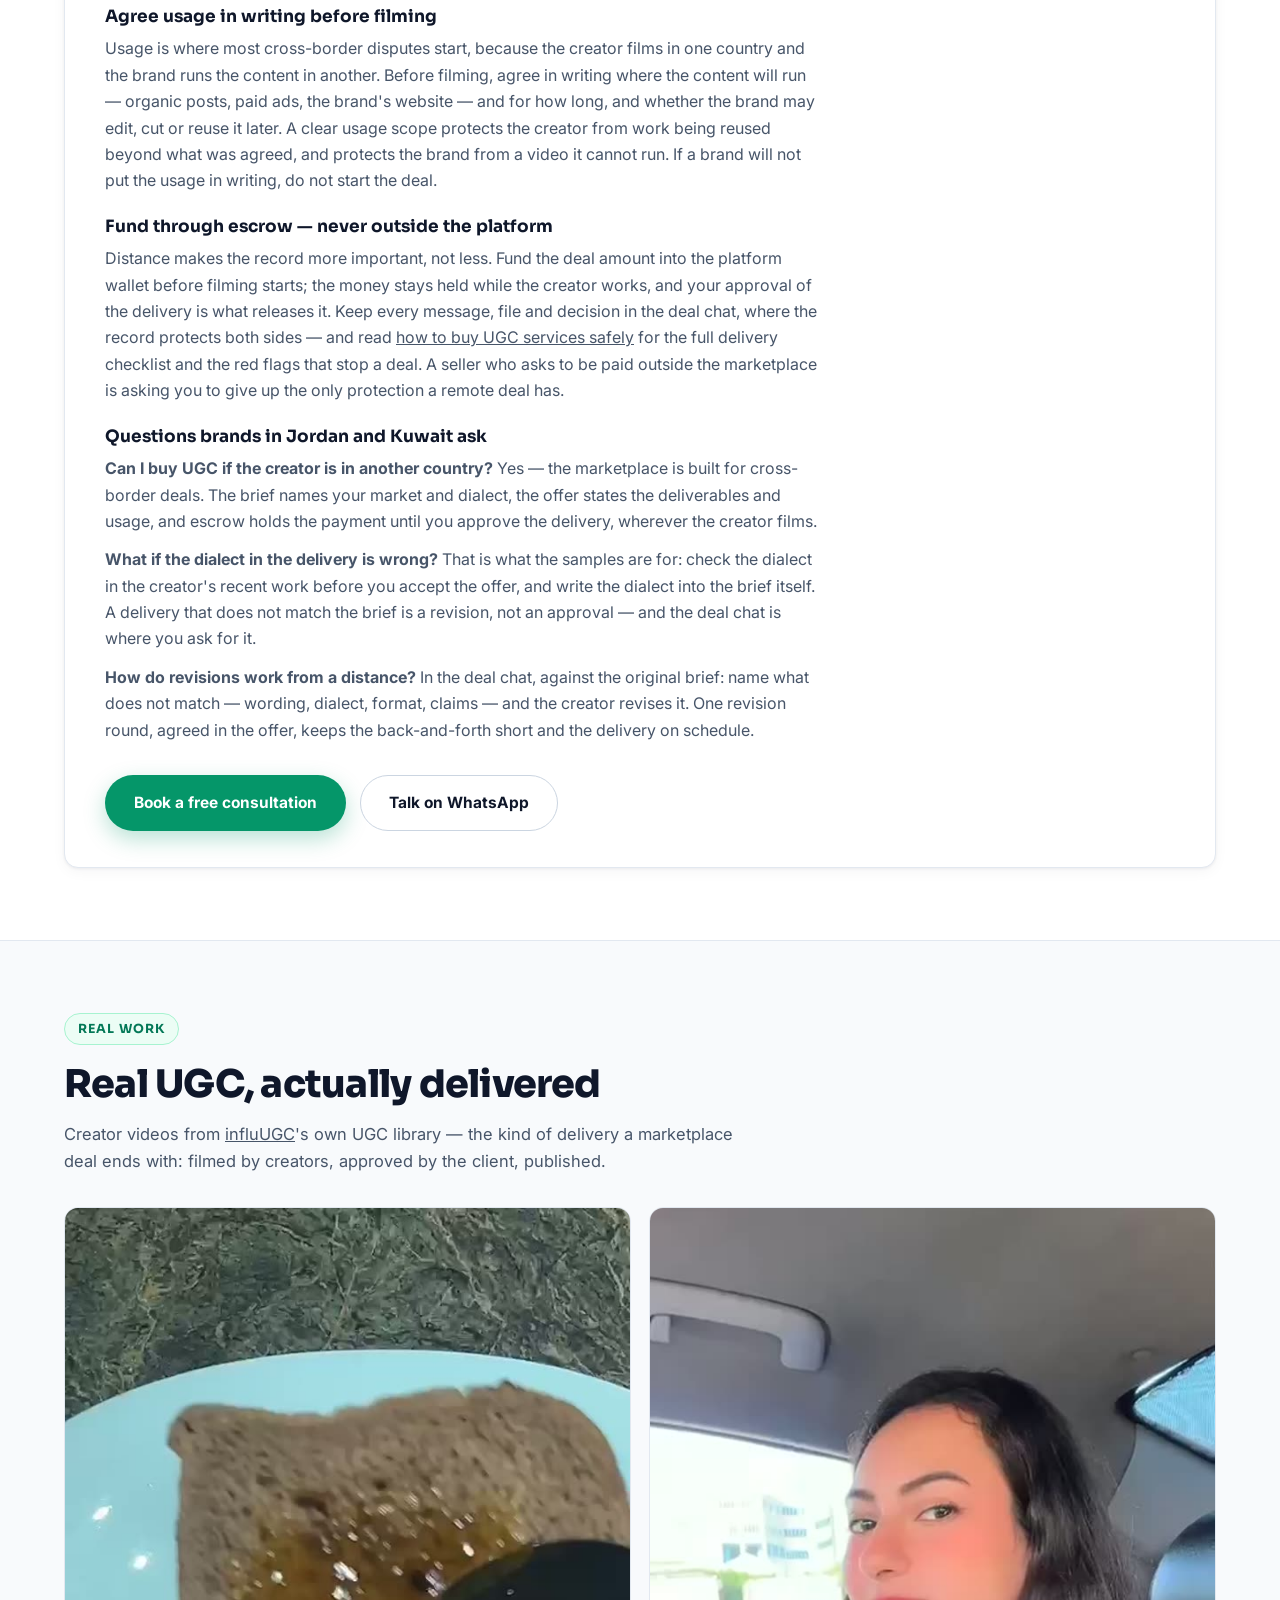
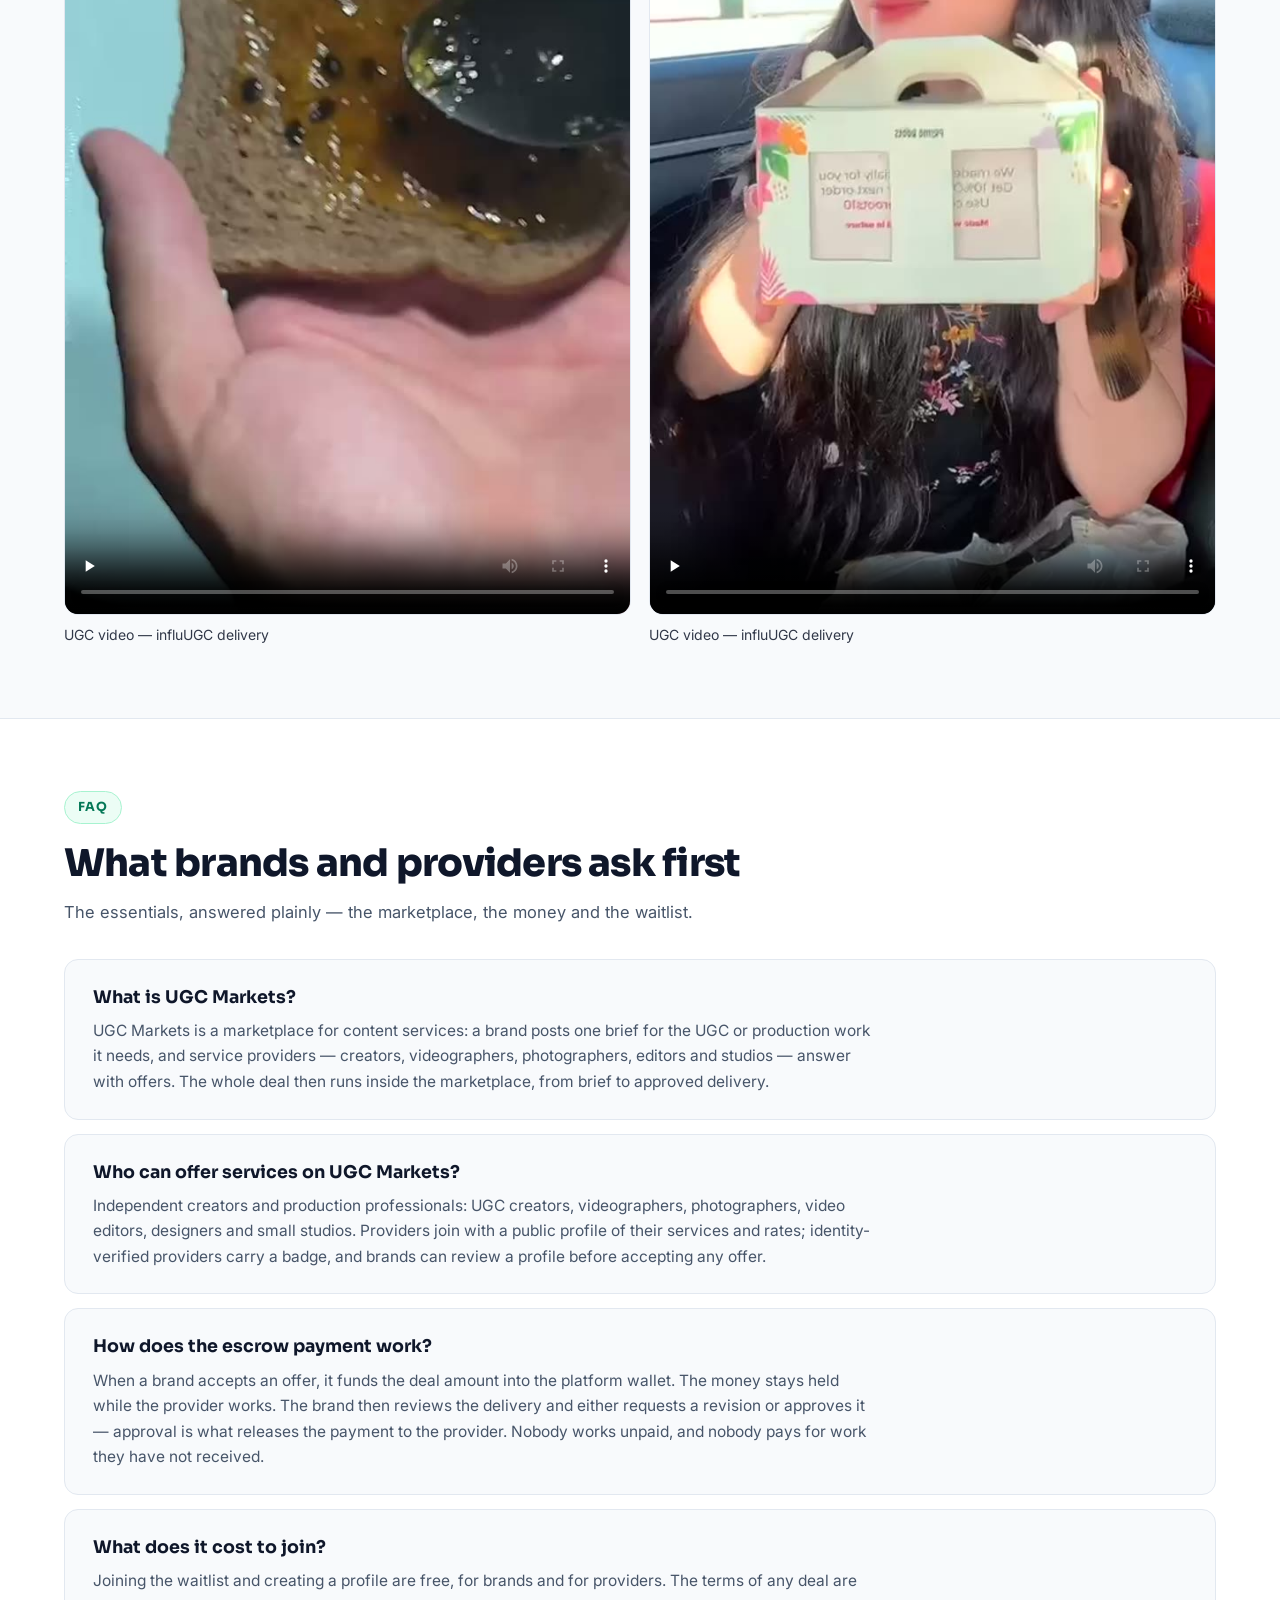
==== commit 4ecf40c3: "Add guide: buying UGC services for brands in Jordan and Kuwait (EN+AR) + sitemap/llms Eighth guide (" ====
--- a/index.html
+++ b/index.html
@@ -14,9 +14,11 @@
 <meta property="og:title" content="UGC Markets — The UGC Services Marketplace">
 <meta property="og:description" content="One brief, offers from content-service providers, escrow-protected payment. Opening for Egypt, Saudi Arabia and the Gulf — waitlist open.">
 <meta property="og:url" content="https://ugc.markets/">
+<meta property="og:image" content="https://ugc.markets/media/ugc-01.jpg">
 <meta name="twitter:card" content="summary">
 <meta name="twitter:title" content="UGC Markets — The UGC Services Marketplace">
 <meta name="twitter:description" content="Post a brief, hire content-service providers, pay through escrow — released only on your approval. Waitlist open.">
+<meta name="twitter:image" content="https://ugc.markets/media/ugc-01.jpg">
 <link rel="icon" type="image/svg+xml" href="/favicon.svg">
 <link rel="preconnect" href="https://fonts.googleapis.com">
 <link rel="preconnect" href="https://fonts.gstatic.com" crossorigin>
@@ -113,7 +115,7 @@
       <a href="#faq">FAQ</a>
       <a href="https://www.influugc.com/en/directory">Creator directory</a>
       <a class="lang-switch" href="/ar.html" hreflang="ar">عربي</a>
-      <a class="nav-cta" href="https://www.influugc.com/book?utm_source=ugcmarkets&utm_medium=satellite&utm_campaign=network">Join the waitlist</a>
+      <a class="nav-cta" href="https://www.influugc.com/book?utm_source=ugcmarkets&amp;utm_medium=satellite&amp;utm_campaign=network">Join the waitlist</a>
     </nav>
   </div>
 </header>
@@ -128,7 +130,7 @@
         <h1>Hire UGC services. <em>Payment held until you approve.</em></h1>
         <p class="hero-lead">Post one brief, receive offers from content-service providers, and pay through escrow: the money stays held until the delivery is in your hands and you have approved it.</p>
         <div class="cta-row">
-          <a class="btn btn-lime" href="https://www.influugc.com/book?utm_source=ugcmarkets&utm_medium=satellite&utm_campaign=network">Join the waitlist</a>
+          <a class="btn btn-lime" href="https://www.influugc.com/book?utm_source=ugcmarkets&amp;utm_medium=satellite&amp;utm_campaign=network">Join the waitlist</a>
           <a class="btn btn-ghost" href="https://wa.me/201029979797?utm_source=ugcmarkets&utm_medium=satellite&utm_campaign=network">Talk on WhatsApp</a>
         </div>
       </div>
@@ -280,7 +282,7 @@
           <li><span class="tick">✓</span><span><b>Everything in one chat</b> — brief, files, revisions and approval in a single record.</span></li>
         </ul>
         <div class="cta-row">
-          <a class="btn btn-lime" href="https://www.influugc.com/book?utm_source=ugcmarkets&utm_medium=satellite&utm_campaign=network">Post your first brief</a>
+          <a class="btn btn-lime" href="https://www.influugc.com/book?utm_source=ugcmarkets&amp;utm_medium=satellite&amp;utm_campaign=network">Post your first brief</a>
         </div>
       </article>
       <article class="panel side-panel">
@@ -306,7 +308,7 @@
     <div class="sec-head">
       <span class="eyebrow">Guides</span>
       <h2>How the marketplace actually works — written down</h2>
-      <p class="lead">Seven short guides on the mechanics: how deals flow, why escrow exists, how to brief so the offers you get are worth reading, how Gulf brands book Saudi creators, how UAE brands buy UGC services safely, how UAE brands choose the right creator before they buy, and how a creator sells their UGC service to a UAE brand — plus a Turkish-language guide for creators selling UGC services to Arab brands.</p>
+      <p class="lead">Eight short guides on the mechanics: how deals flow, why escrow exists, how to brief so the offers you get are worth reading, how Gulf brands book Saudi creators, how UAE brands buy UGC services safely, how UAE brands choose the right creator before they buy, how a creator sells their UGC service to a UAE brand, and how brands in Jordan and Kuwait buy UGC services before they pay — plus a Turkish-language guide for creators selling UGC services to Arab brands.</p>
     </div>
     <div class="guide-cards">
       <a class="g-card panel" href="#guide-marketplaces">
@@ -349,6 +351,12 @@
         <span class="cat">UAE market</span>
         <h3>How to sell your UGC service to a UAE brand</h3>
         <p>The seller's side of the deal — the offer, the samples and the checks that make a UAE brand say yes.</p>
+        <span class="read">Read the guide</span>
+      </a>
+      <a class="g-card panel" href="#guide-buy-jordan-kuwait">
+        <span class="cat">Jordan &amp; Kuwait</span>
+        <h3>How to buy UGC services for your brand in Jordan and Kuwait: what to check before you pay</h3>
+        <p>Buying UGC from Amman or Kuwait City — the remote-brief, dialect and usage checks that keep a cross-border deal honest.</p>
         <span class="read">Read the guide</span>
       </a>
       <a class="g-card panel" href="/tr.html" hreflang="tr">
@@ -431,7 +439,7 @@
       <p><b>What happens if the delivery does not match the brief?</b> You ask for revisions in the deal chat, against the original brief. The payment stays in escrow until you approve a delivery that matches what was agreed.</p>
       <p><b>Do I need a written brief for a small order?</b> Yes — even a short one. A few clear lines about the product, the format, the audience and the usage are what the provider prices against, and what the delivery is judged against.</p>
       <div class="cta-row">
-        <a class="btn btn-lime" href="https://www.influugc.com/book?utm_source=ugcmarkets&utm_medium=satellite&utm_campaign=network">Book a free consultation</a>
+        <a class="btn btn-lime" href="https://www.influugc.com/book?utm_source=ugcmarkets&amp;utm_medium=satellite&amp;utm_campaign=network">Book a free consultation</a>
         <a class="btn btn-ghost" href="https://wa.me/201029979797?utm_source=ugcmarkets&utm_medium=satellite&utm_campaign=network">Talk on WhatsApp</a>
       </div>
     </article>
@@ -455,7 +463,7 @@
       <h4>What are the red flags?</h4>
       <p>A profile with no portfolio, samples only in another market's dialect, an offer with no written usage scope, or pressure to fund before the brief is agreed. Any one of these is a reason to stop the deal and ask questions in the deal chat, where the record protects both sides.</p>
       <div class="cta-row">
-        <a class="btn btn-lime" href="https://www.influugc.com/book?utm_source=ugcmarkets&utm_medium=satellite&utm_campaign=network">Book a free consultation</a>
+        <a class="btn btn-lime" href="https://www.influugc.com/book?utm_source=ugcmarkets&amp;utm_medium=satellite&amp;utm_campaign=network">Book a free consultation</a>
         <a class="btn btn-ghost" href="https://wa.me/201029979797?utm_source=ugcmarkets&utm_medium=satellite&utm_campaign=network">Talk on WhatsApp</a>
       </div>
     </article>
@@ -495,7 +503,35 @@
       <p><b>How do I handle usage rights?</b> In writing, before filming: where it runs, as an ad or organic, and for how long. If the brand later wants wider use, that is a new agreement, not a free extension of the old one.</p>
       <p><b>What if the brand asks to pay outside the marketplace?</b> Say no, politely, and keep the deal in the chat. Off-platform payment removes the escrow that guarantees you get paid on approval — and removes the record that proves what was agreed.</p>
       <div class="cta-row">
-        <a class="btn btn-lime" href="https://www.influugc.com/book?utm_source=ugcmarkets&utm_medium=satellite&utm_campaign=network">Book a free consultation</a>
+        <a class="btn btn-lime" href="https://www.influugc.com/book?utm_source=ugcmarkets&amp;utm_medium=satellite&amp;utm_campaign=network">Book a free consultation</a>
+        <a class="btn btn-ghost" href="https://wa.me/201029979797?utm_source=ugcmarkets&utm_medium=satellite&utm_campaign=network">Talk on WhatsApp</a>
+      </div>
+    </article>
+    <article class="guide-panel panel" id="guide-buy-jordan-kuwait">
+      <span class="cat">Guide · Jordan &amp; Kuwait</span>
+      <h3>How to buy UGC services for your brand in Jordan and Kuwait: what to check before you pay</h3>
+      <p class="guide-date">Published 28 November 2026 · A guide for brands buying in Jordan and Kuwait</p>
+      <p>Buy UGC for a Jordanian or Kuwaiti brand by checking four things before you pay: a written brief your audience in Amman or Kuwait City will recognise, a creator whose dialect and samples already speak to that audience, usage rights agreed in writing before filming, and escrow funding through the marketplace — so the money is held until you approve the delivery. Distance is not the risk; an unwritten deal is.</p>
+      <h4>Write the brief for Amman and Kuwait City, not for everywhere</h4>
+      <p>A Jordanian audience and a Kuwaiti audience are not the same audience, and a brief that tries to speak to both at once speaks to neither. Name the market in the brief, name the buyer — who they are and what they buy — and name the dialect the content must be in: Jordanian Arabic for a Jordanian audience, Kuwaiti Arabic for a Kuwaiti one. Add the platforms the content will run on and the exact deliverables, and a creator reading the brief knows immediately whether the job is theirs. Our guide to <a href="#guide-brief">writing a creator brief</a> shows the full anatomy; the market line is what makes it a Jordan or Kuwait brief.</p>
+      <h4>How do you vet a creator from a distance?</h4>
+      <p>You cannot meet the creator over coffee, so the profile has to do the meeting for you. Check the four things that matter before any money moves:</p>
+      <ul>
+        <li><span class="tick">✓</span><span><b>Dialect and market in the samples</b> — recent videos that already speak to a Jordanian or Kuwaiti audience, in the dialect your buyer speaks.</span></li>
+        <li><span class="tick">✓</span><span><b>Category fit</b> — a creator who already makes content in your category, not one who will try it for the first time on your brand.</span></li>
+        <li><span class="tick">✓</span><span><b>Recent samples in your format</b> — the format you are buying, filmed recently, not a reel from years ago.</span></li>
+        <li><span class="tick">✓</span><span><b>Verification visible</b> — an identity-verified badge tells you the profile is who it says it is before you fund anything.</span></li>
+      </ul>
+      <h4>Agree usage in writing before filming</h4>
+      <p>Usage is where most cross-border disputes start, because the creator films in one country and the brand runs the content in another. Before filming, agree in writing where the content will run — organic posts, paid ads, the brand's website — and for how long, and whether the brand may edit, cut or reuse it later. A clear usage scope protects the creator from work being reused beyond what was agreed, and protects the brand from a video it cannot run. If a brand will not put the usage in writing, do not start the deal.</p>
+      <h4>Fund through escrow — never outside the platform</h4>
+      <p>Distance makes the record more important, not less. Fund the deal amount into the platform wallet before filming starts; the money stays held while the creator works, and your approval of the delivery is what releases it. Keep every message, file and decision in the deal chat, where the record protects both sides — and read <a href="#guide-buy-safely">how to buy UGC services safely</a> for the full delivery checklist and the red flags that stop a deal. A seller who asks to be paid outside the marketplace is asking you to give up the only protection a remote deal has.</p>
+      <h4>Questions brands in Jordan and Kuwait ask</h4>
+      <p><b>Can I buy UGC if the creator is in another country?</b> Yes — the marketplace is built for cross-border deals. The brief names your market and dialect, the offer states the deliverables and usage, and escrow holds the payment until you approve the delivery, wherever the creator films.</p>
+      <p><b>What if the dialect in the delivery is wrong?</b> That is what the samples are for: check the dialect in the creator's recent work before you accept the offer, and write the dialect into the brief itself. A delivery that does not match the brief is a revision, not an approval — and the deal chat is where you ask for it.</p>
+      <p><b>How do revisions work from a distance?</b> In the deal chat, against the original brief: name what does not match — wording, dialect, format, claims — and the creator revises it. One revision round, agreed in the offer, keeps the back-and-forth short and the delivery on schedule.</p>
+      <div class="cta-row">
+        <a class="btn btn-lime" href="https://www.influugc.com/book?utm_source=ugcmarkets&amp;utm_medium=satellite&amp;utm_campaign=network">Book a free consultation</a>
         <a class="btn btn-ghost" href="https://wa.me/201029979797?utm_source=ugcmarkets&utm_medium=satellite&utm_campaign=network">Talk on WhatsApp</a>
       </div>
     </article>
@@ -566,7 +602,7 @@
       <h2>Be in the first wave of the marketplace</h2>
       <p>Brands: bring your first brief. Providers: bring your craft. The waitlist is how the first categories open.</p>
       <div class="cta-row">
-        <a class="btn btn-lime" href="https://www.influugc.com/book?utm_source=ugcmarkets&utm_medium=satellite&utm_campaign=network">Join the waitlist</a>
+        <a class="btn btn-lime" href="https://www.influugc.com/book?utm_source=ugcmarkets&amp;utm_medium=satellite&amp;utm_campaign=network">Join the waitlist</a>
         <a class="btn btn-ghost" href="https://wa.me/201029979797?utm_source=ugcmarkets&utm_medium=satellite&utm_campaign=network">Talk on WhatsApp</a>
       </div>
     </div>
@@ -593,7 +629,7 @@
   </div>
 </footer>
 <nav class="mobile-bar">
-  <a class="mb-book" href="https://www.influugc.com/book?utm_source=ugcmarkets&utm_medium=satellite&utm_campaign=network">Join the waitlist</a>
+  <a class="mb-book" href="https://www.influugc.com/book?utm_source=ugcmarkets&amp;utm_medium=satellite&amp;utm_campaign=network">Join the waitlist</a>
   <a class="mb-wa" href="https://wa.me/201029979797?utm_source=ugcmarkets&utm_medium=satellite&utm_campaign=network">WhatsApp</a>
 </nav>
 </body>
